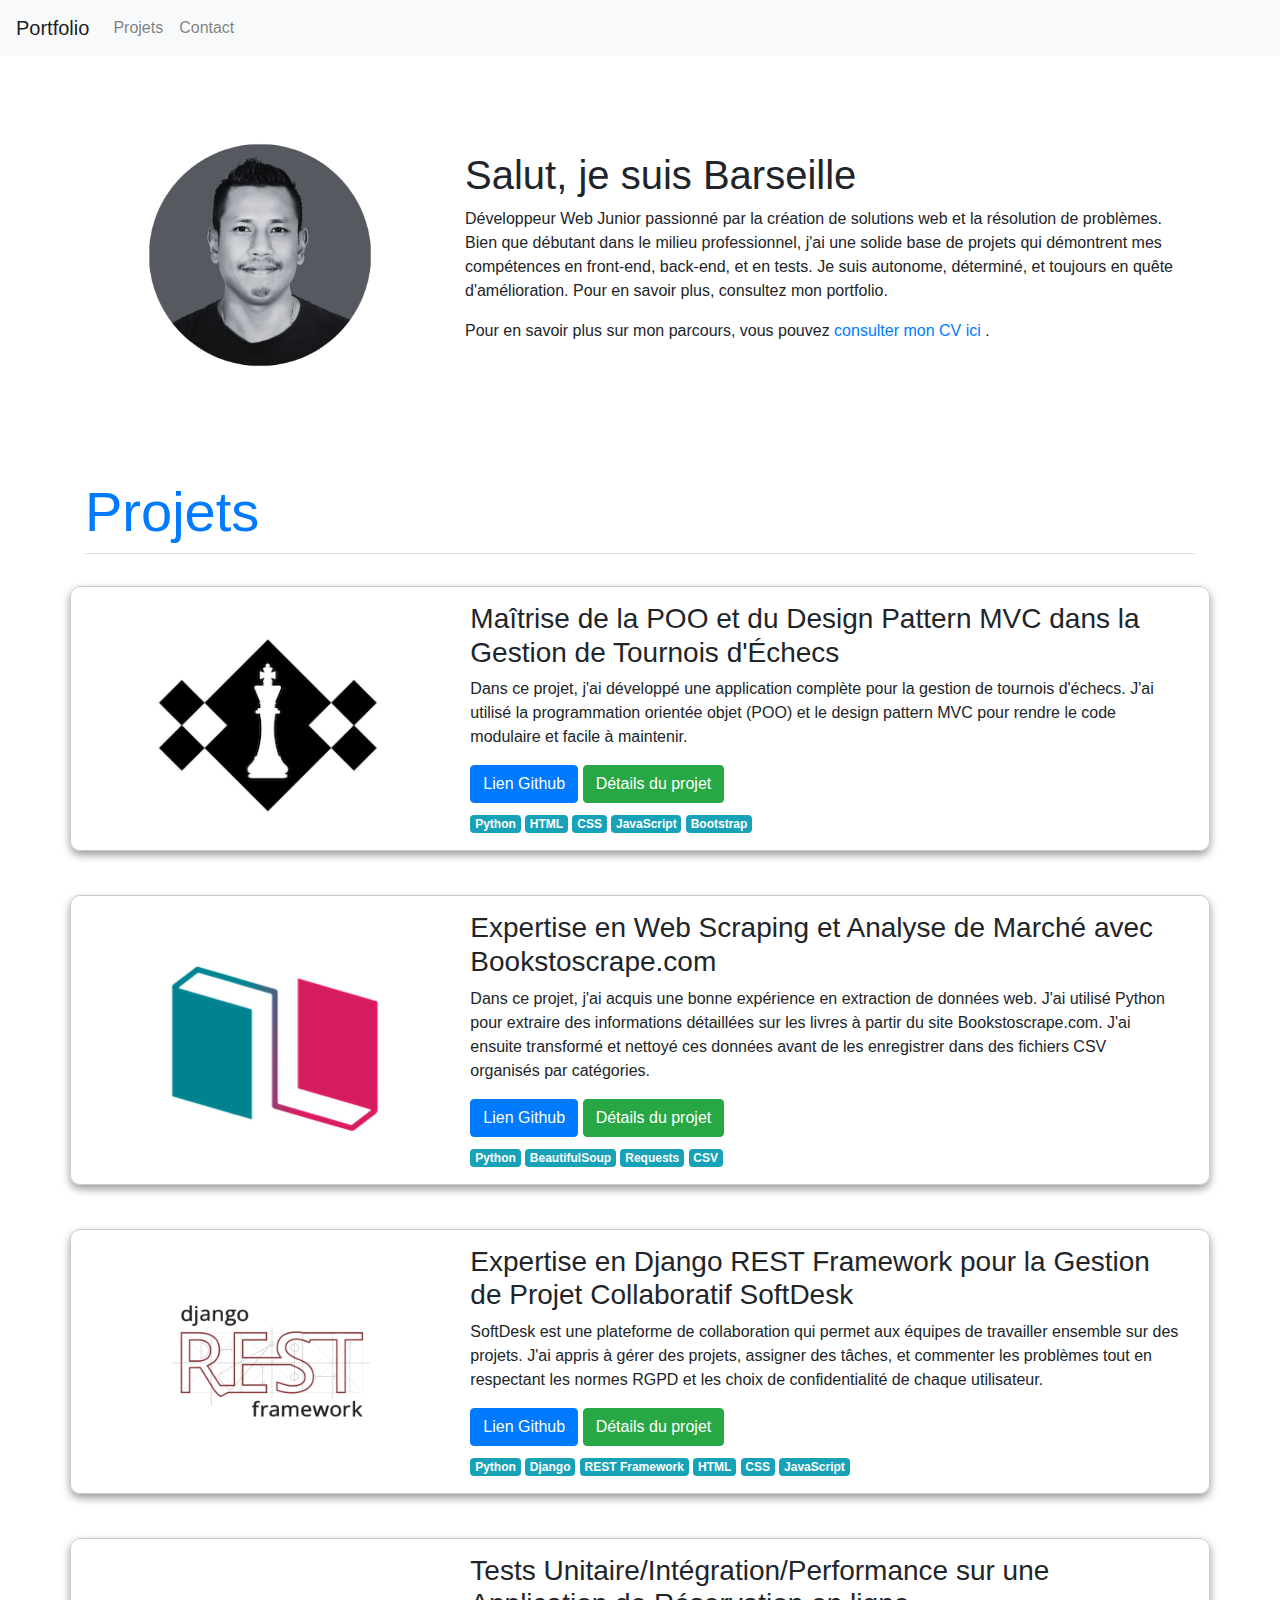
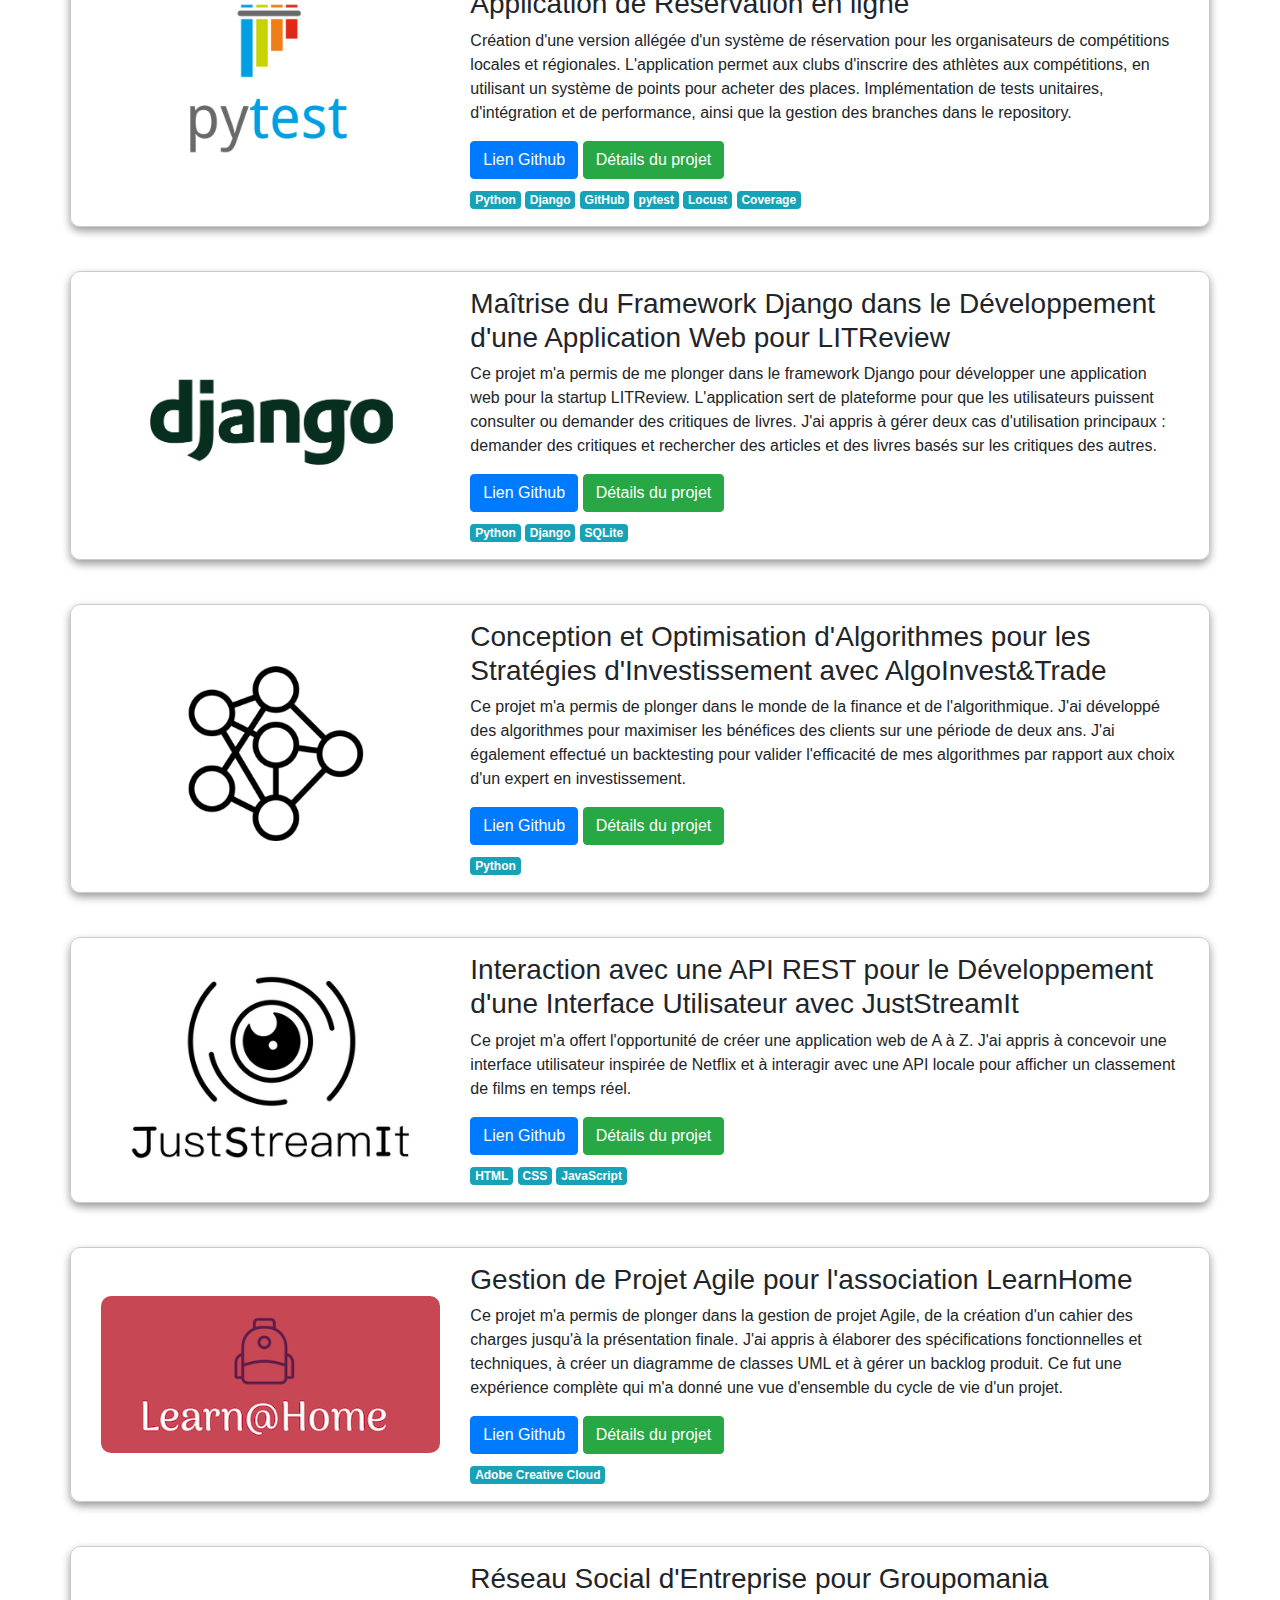
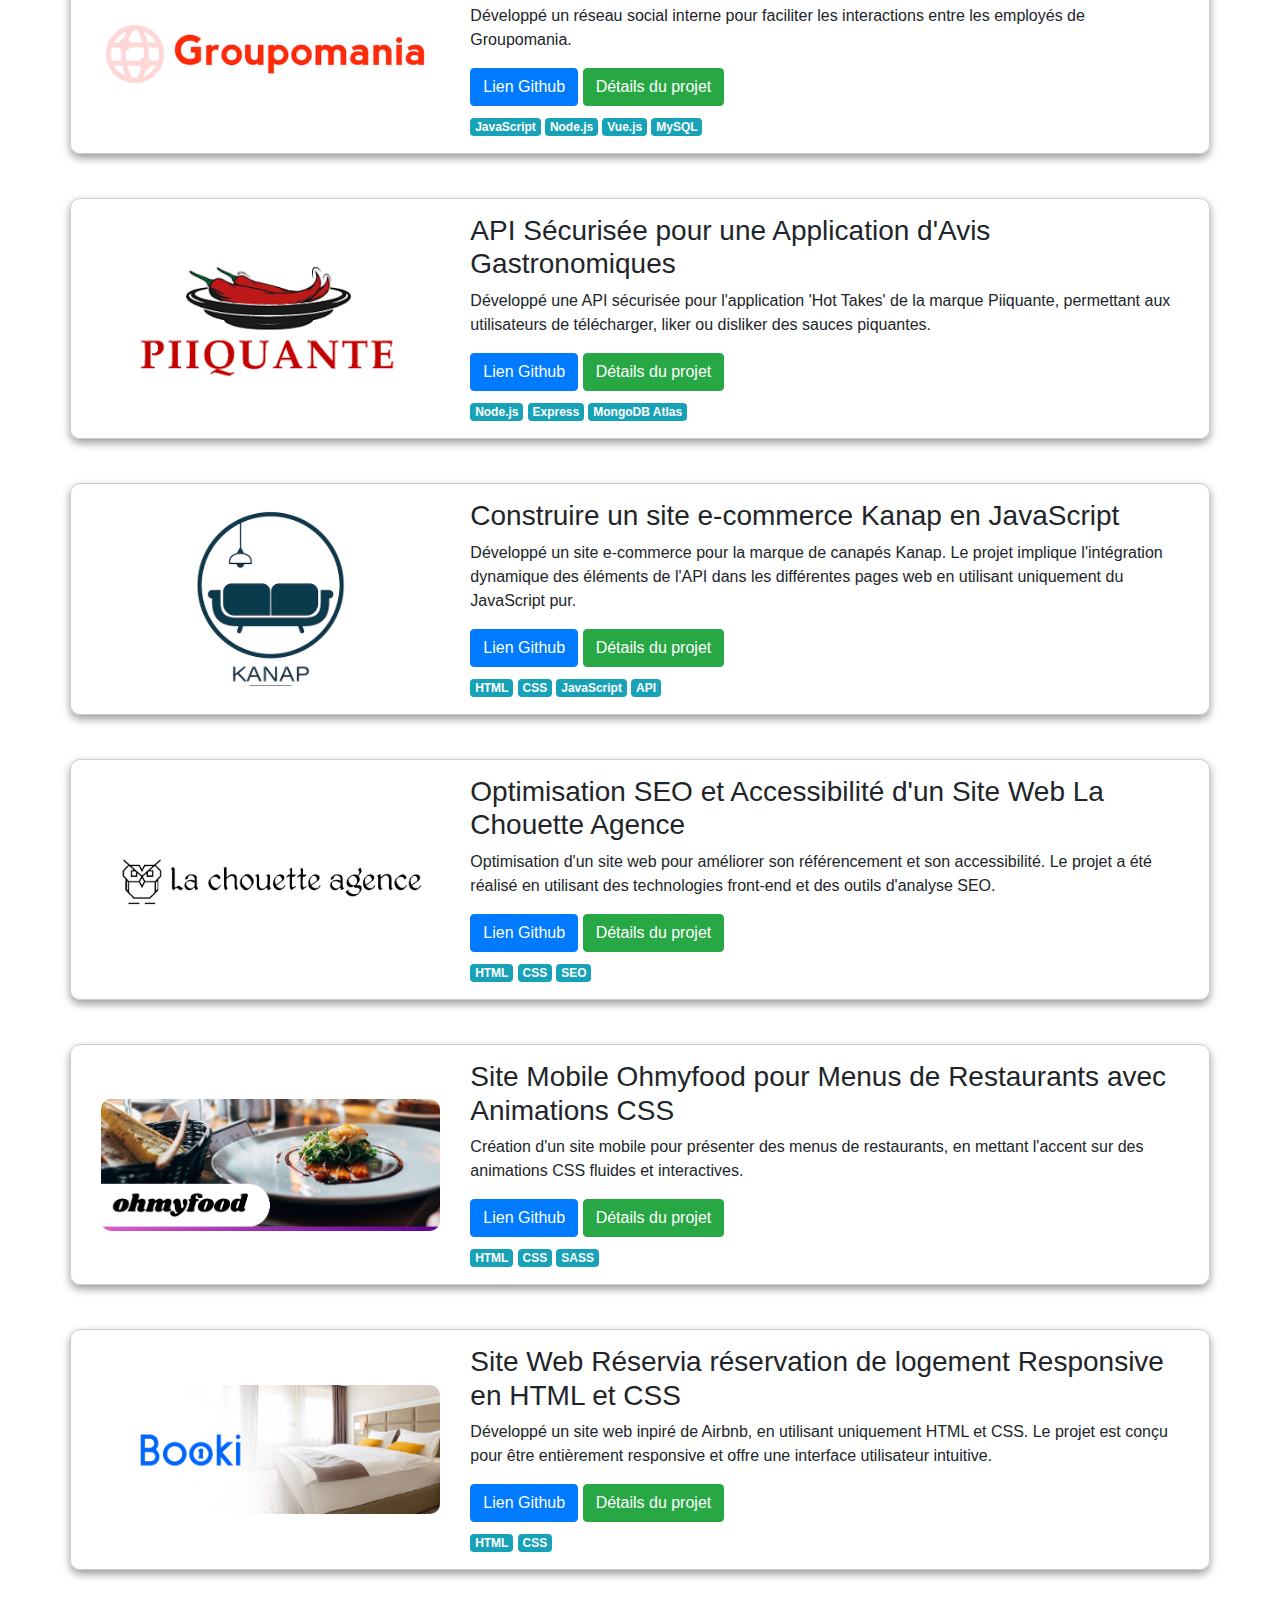
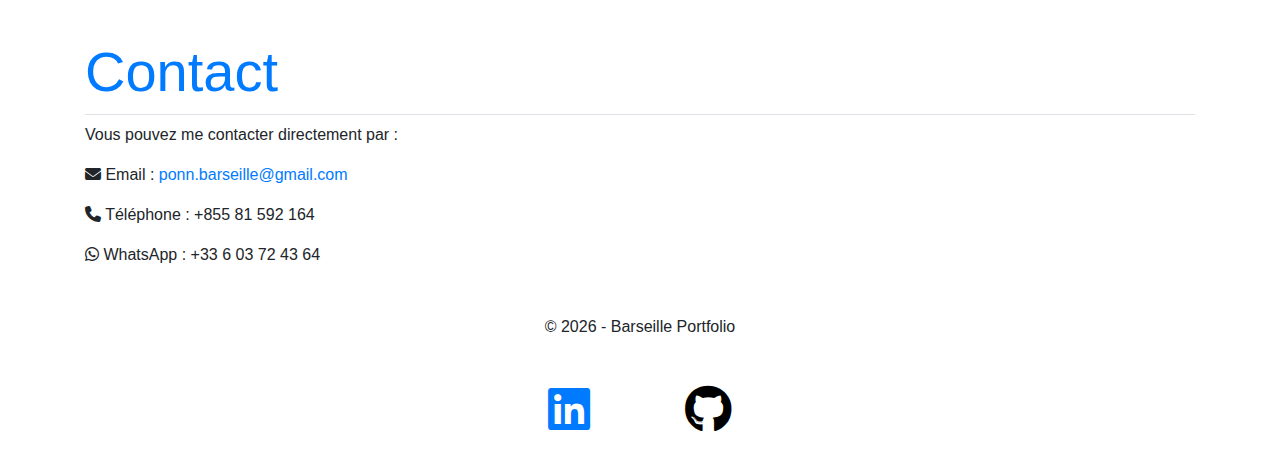
==== index.html @ a4062440 "amélioration style" ====
<!DOCTYPE html>
<html lang="fr">
  <head>
    <meta charset="UTF-8" />
    <meta name="viewport" content="width=device-width, initial-scale=1.0" />
    <meta
      name="description"
      content="Détails des projets de Barseille, développeur web"
    />
    <meta
      name="keywords"
      content="Portfolio, Barseille, Projets, Développeur Web"
    />
    <title>Mon Portfolio</title>
    <link rel="stylesheet" href="styles.css" />
    <link
      rel="stylesheet"
      href="https://stackpath.bootstrapcdn.com/bootstrap/4.3.1/css/bootstrap.min.css"
    />
    <link rel="icon" type="image/svg+xml" href="media/code-solid.svg" />
    <link
      rel="stylesheet"
      href="https://cdnjs.cloudflare.com/ajax/libs/font-awesome/6.4.2/css/all.min.css"
    />
  </head>
  <body>
    <nav class="navbar navbar-expand-lg navbar-light bg-light">
      <a class="navbar-brand p-color" href="#">Portfolio</a>
      <button
        class="navbar-toggler"
        type="button"
        data-toggle="collapse"
        data-target="#navbarNav"
        aria-controls="navbarNav"
        aria-expanded="false"
        aria-label="Toggle navigation"
      >
        <span class="navbar-toggler-icon"></span>
      </button>
      <div class="collapse navbar-collapse" id="navbarNav">
        <ul class="navbar-nav">
          <li class="nav-item">
            <a class="nav-link p-color" href="#projets">Projets</a>
          </li>
          <li class="nav-item">
            <a class="nav-link p-color" href="#contact">Contact</a>
          </li>
        </ul>
      </div>
    </nav>

    <main class="container">
      <div class="row mt-4 d-flex align-items-center">
        <div class="col-md-4">
          <img
            src="media\photo_profil_rond_bsoAUr7.png"
            alt="photo de profil"
            class="img-fluid"
            loading="lazy"
          />
        </div>
        <div class="col-md-8">
          <h1 id="prenom">Salut, je suis </h1>

          <p>
            Développeur Web Junior passionné par la création de
            solutions web et la résolution de problèmes. Bien que débutant dans
            le milieu professionnel, j'ai une solide base de projets qui
            démontrent mes compétences en front-end, back-end, et en tests. Je
            suis autonome, déterminé, et toujours en quête d'amélioration. Pour
            en savoir plus, consultez mon portfolio.
          </p>
          <p>
            Pour en savoir plus sur mon parcours, vous pouvez
            <a href="media/cv_barseille_ponn_2023.pdf" target="_blank">
              consulter mon CV ici </a
            >.
          </p>
        </div>
      </div>

      <section id="projets" class="mt-5">
        <h2 class="display-4 text-primary border-bottom pb-2">Projets</h2>
        <div id="project-list"></div>
      </section>

      <section id="contact" class="mt-5">
        <h2 class="display-4 text-primary border-bottom pb-2">Contact</h2>
        <p>Vous pouvez me contacter directement par :</p>
        <p>
          <i class="fas fa-envelope"></i> Email :
          <a href="mailto:ponn.barseille@gmail.com">ponn.barseille@gmail.com</a>
        </p>
        <p><i class="fas fa-phone"></i> Téléphone : +855 81 592 164</p>
        <p><i class="fab fa-whatsapp"></i> WhatsApp : +33 6 03 72 43 64</p>
      </section>
    </main>

    <footer class="text-center mt-5">
      <p id="footer-year">&copy; - Barseille Portfolio</p>
      <a href="https://www.linkedin.com/in/barseille-ponn/" target="_blank"
        ><i class="fab fa-linkedin fa-3x"></i
      ></a>
      <a href="https://github.com/barseille" target="_blank"
        ><i class="fab fa-github fa-3x"></i
      ></a>
    </footer>

    <script src="https://code.jquery.com/jquery-3.3.1.slim.min.js"></script>
    <script src="https://cdnjs.cloudflare.com/ajax/libs/popper.js/1.14.7/umd/popper.min.js"></script>
    <script src="https://stackpath.bootstrapcdn.com/bootstrap/4.3.1/js/bootstrap.min.js"></script>
    <script src="projects.js"></script>

    <!-- Smooth Scroll -->
    <script>
      document.querySelectorAll('a[href^="#"]').forEach((anchor) => {
        anchor.addEventListener("click", function (e) {
          e.preventDefault();
          document.querySelector(this.getAttribute("href")).scrollIntoView({
            behavior: "smooth",
          });
        });
      });
    </script>
  </body>
</html>
---- styles.css ----
.profile-image {
  border-radius: 10px;
}
.fab.fa-github {
  color: black;
}
footer a {
  margin: 15px;
}

footer i {
  margin: 30px;
}
#project-list {
  display: flex;
  flex-wrap: wrap;
}

.project-card {
  min-width: calc(50% - 20px);
  margin: 20px;
  border: 1px solid #ccc;
  box-shadow: 0 4px 8px rgba(0, 0, 0, 0.4); 
  border-radius: 10px;
  padding: 15px; 
  display: flex;
  align-items: center;
  transition: all 0.3s ease;
}
.project-card:hover {
    transform: translateY(-10px); /* Déplace le bloc vers le haut de 10px */
    box-shadow: 0 8px 16px rgba(0, 0, 0, 0.7); /* Ombre un peu plus grande */
  }

.project-image-container {
  display: flex;
  justify-content: center; 
}

/* Pour les écrans de taille moyenne */
@media (max-width: 768px) {
  .project-card {
    min-width: calc(100% - 20px);
    margin: 10px;
  }
  .project-image-container {
    display: flex;
    justify-content: center;
    margin-bottom: 20px; 
  }
}

/* Pour les petits écrans */
@media (max-width: 576px) {
  .project-card {
    min-width: calc(100% - 20px);
  }
}

.project-image {
  max-width: 100%;
  height: auto;
  max-height: 200px; 
  object-fit: cover; 
}
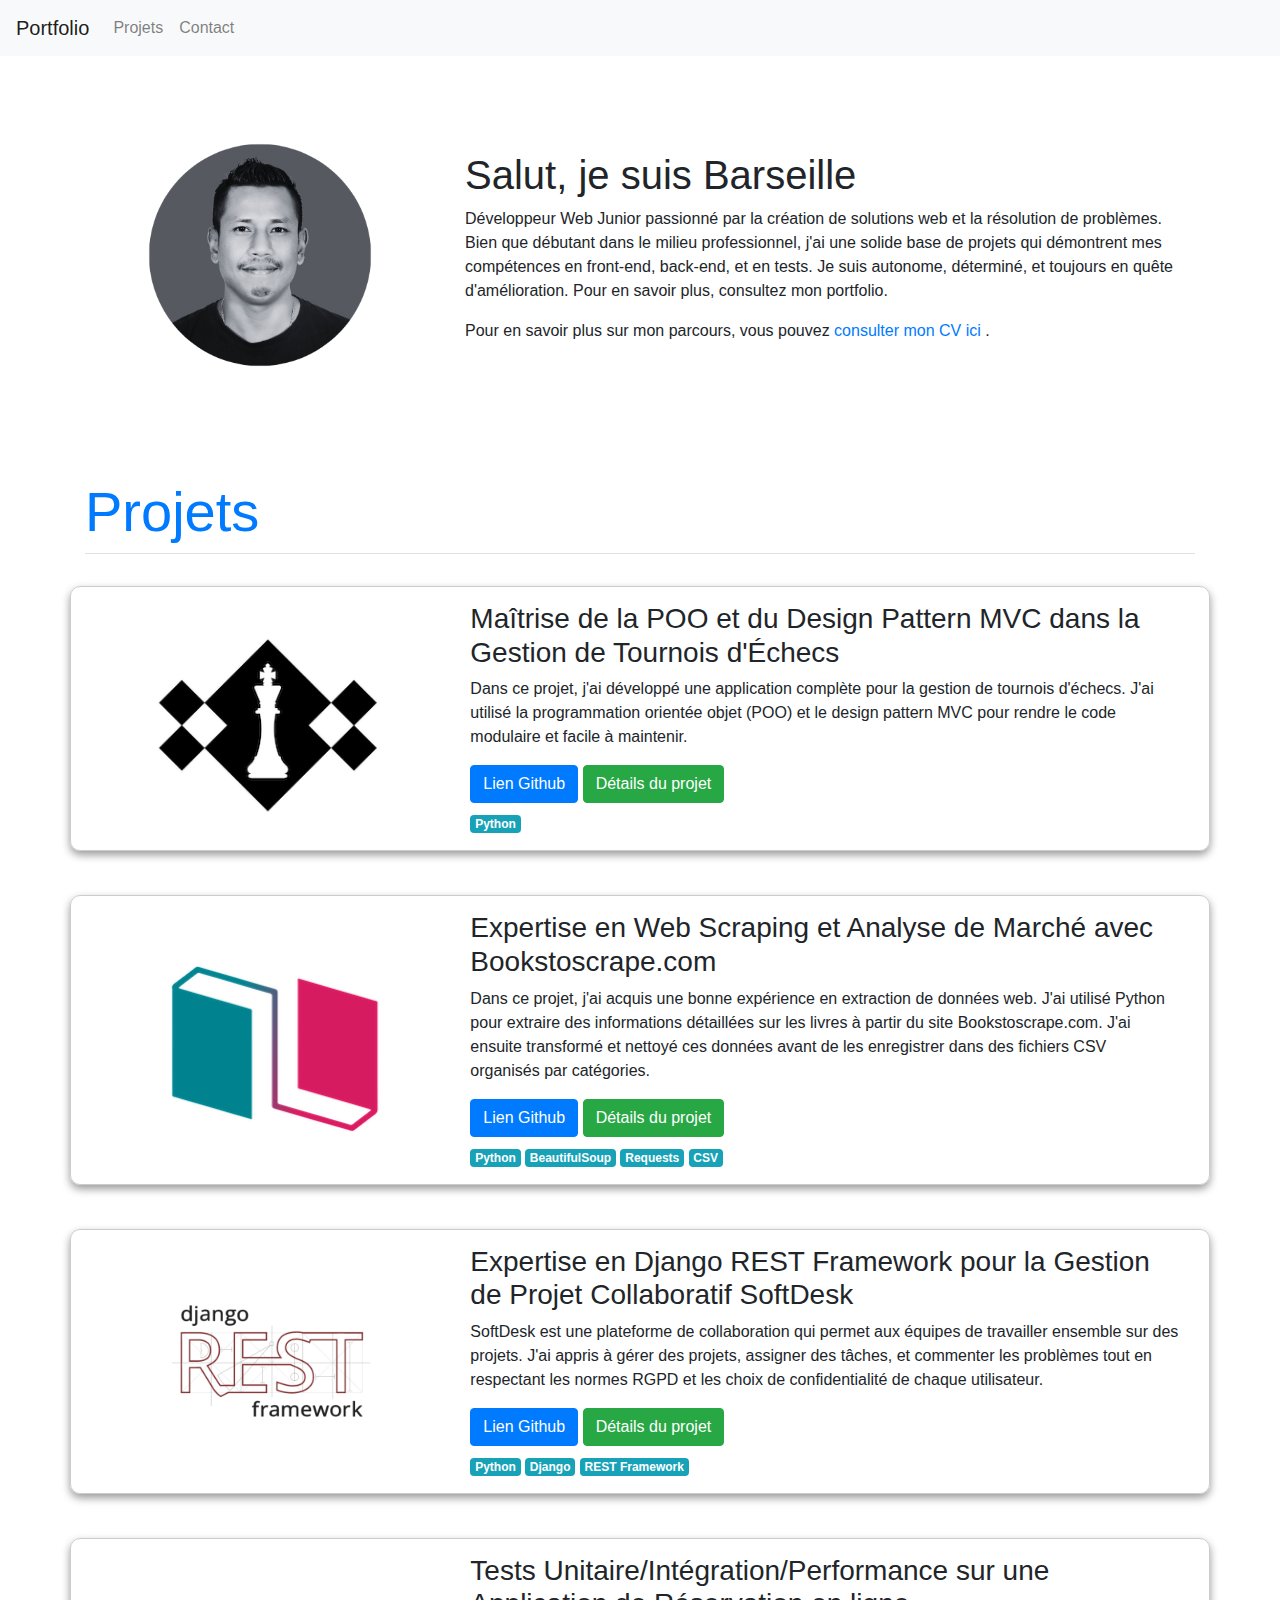
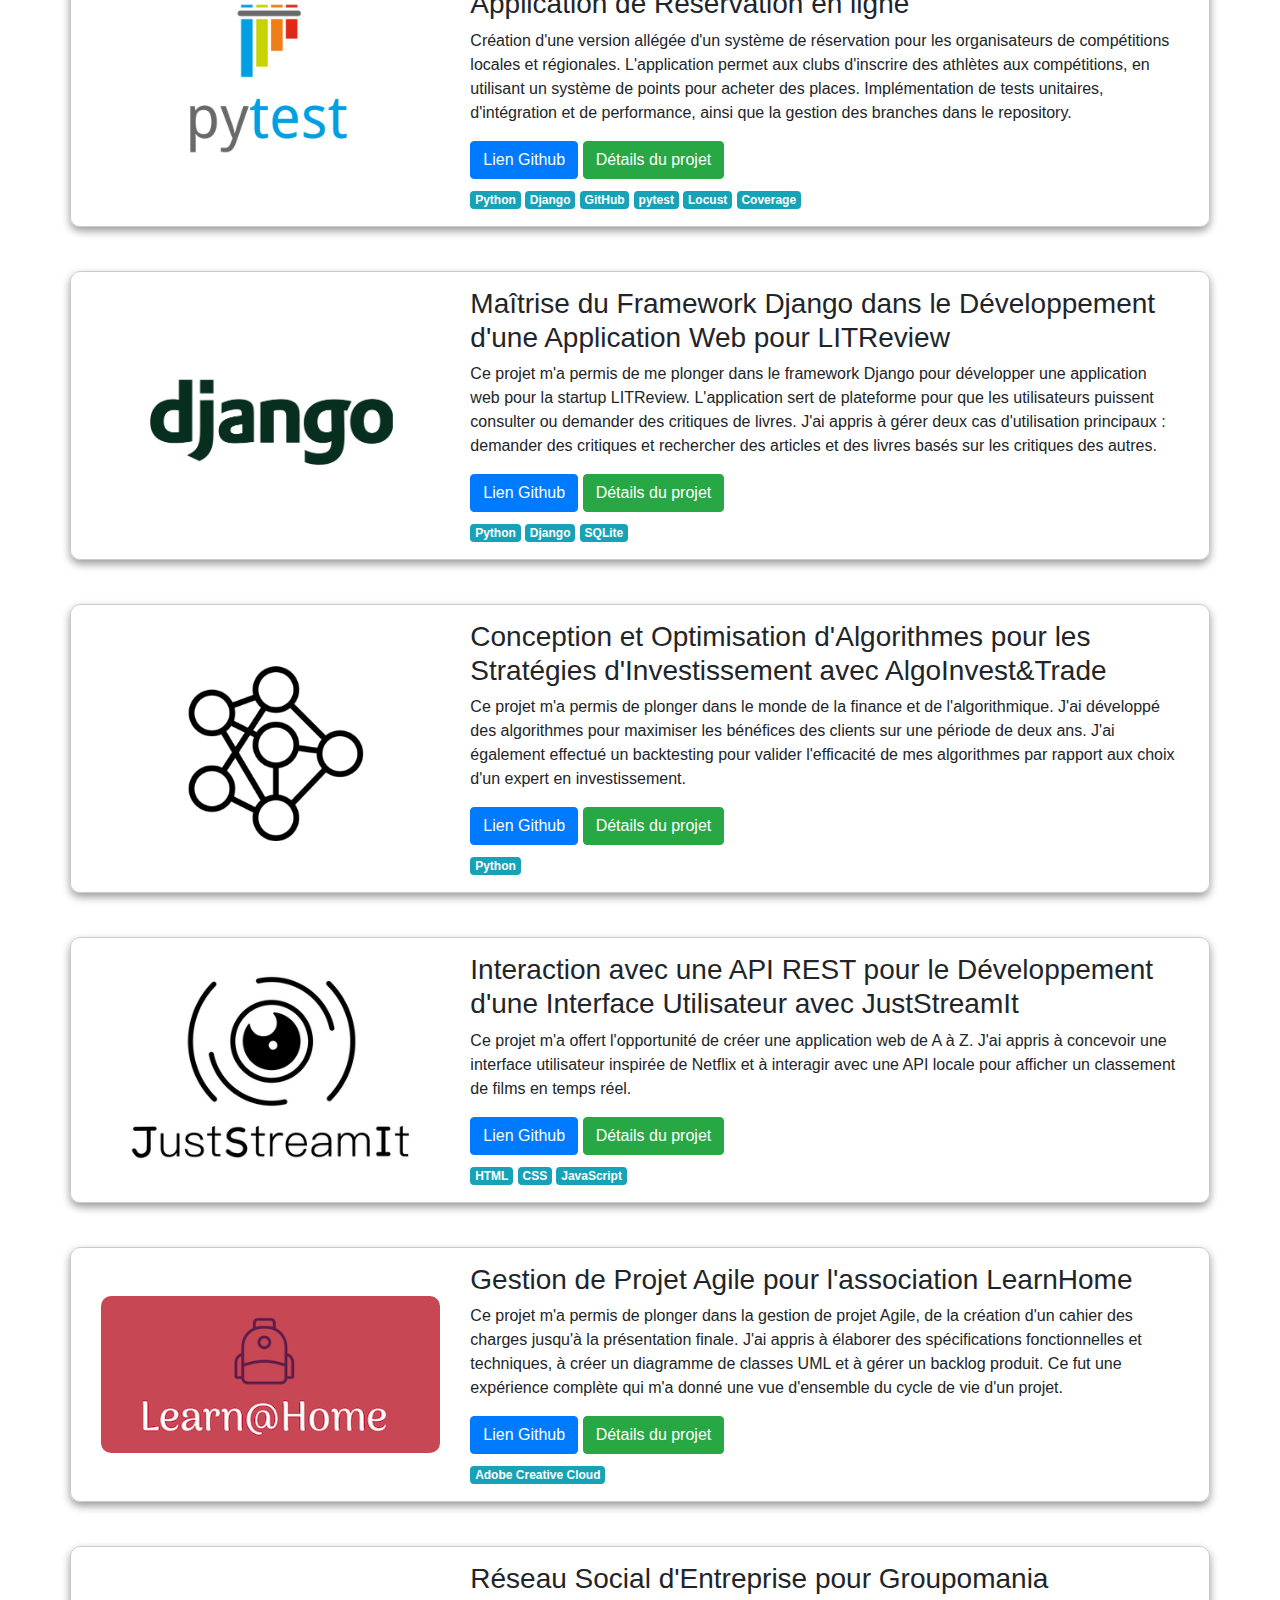
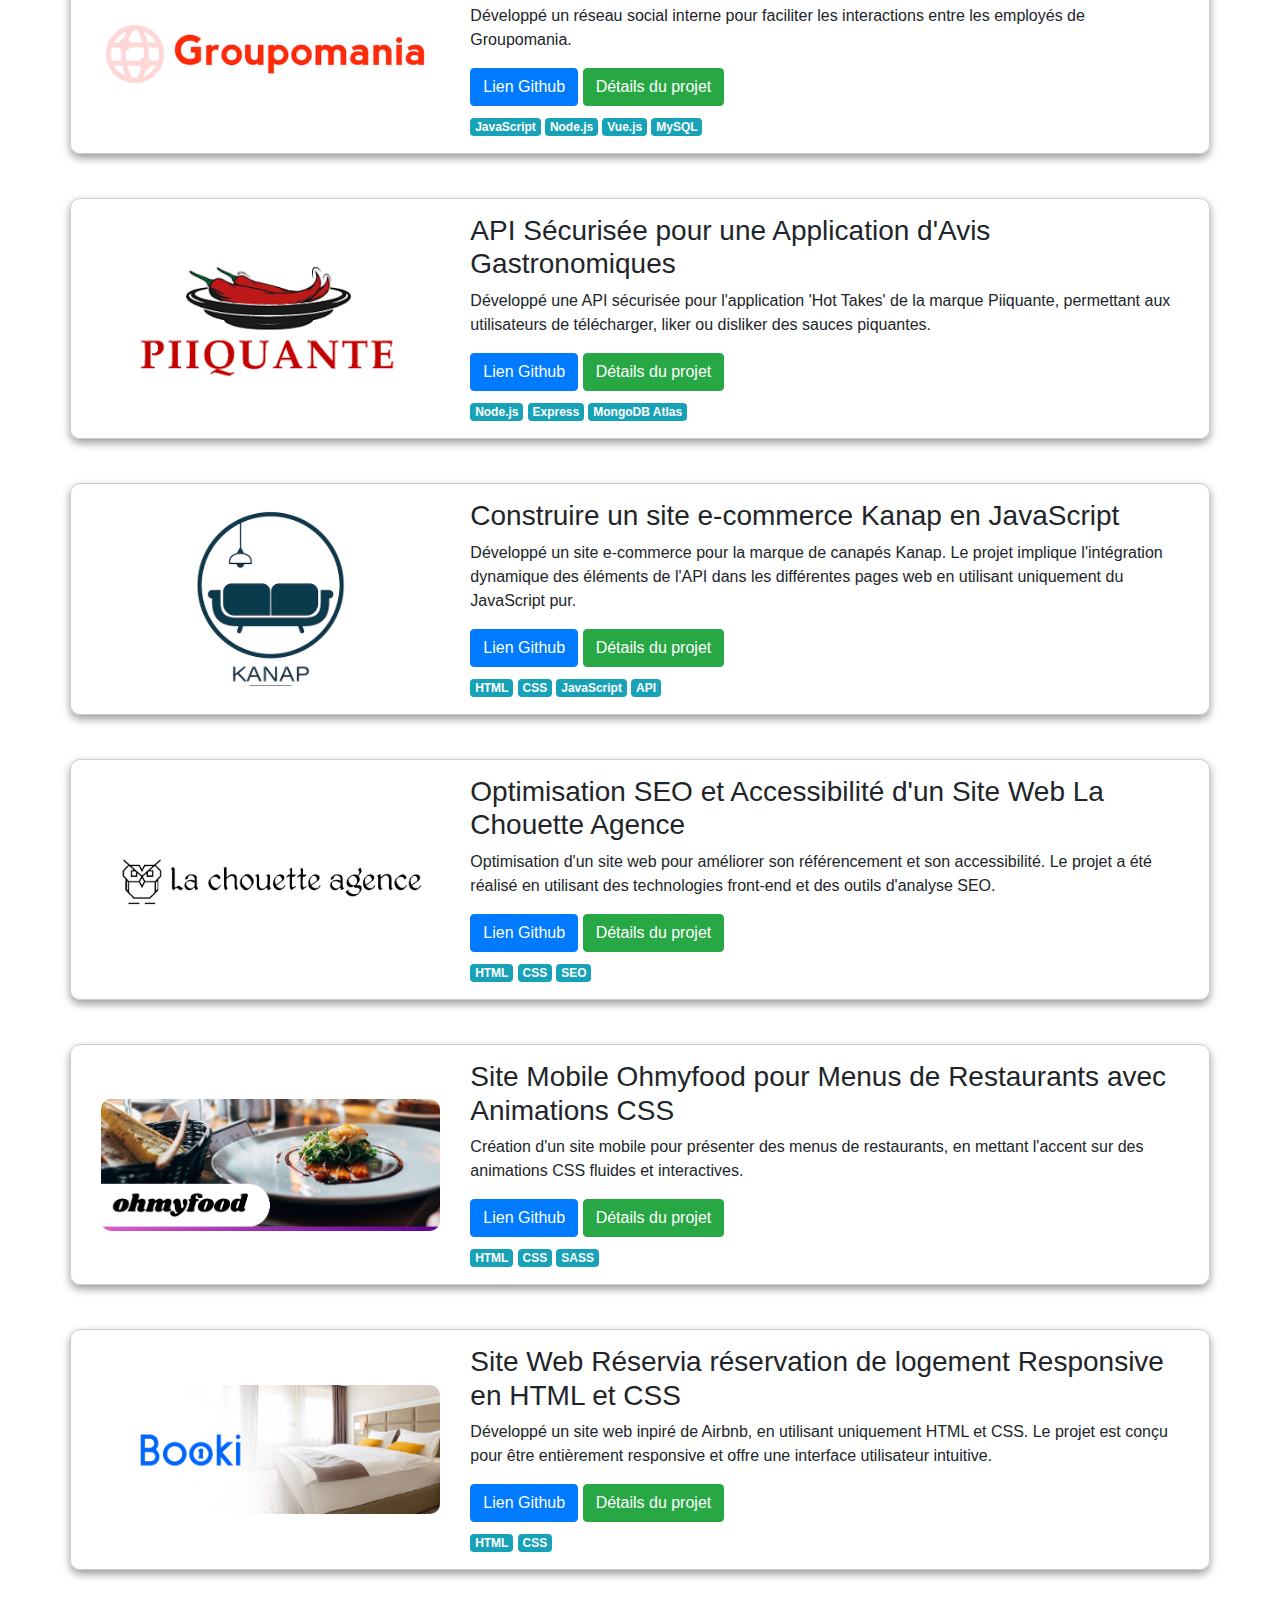
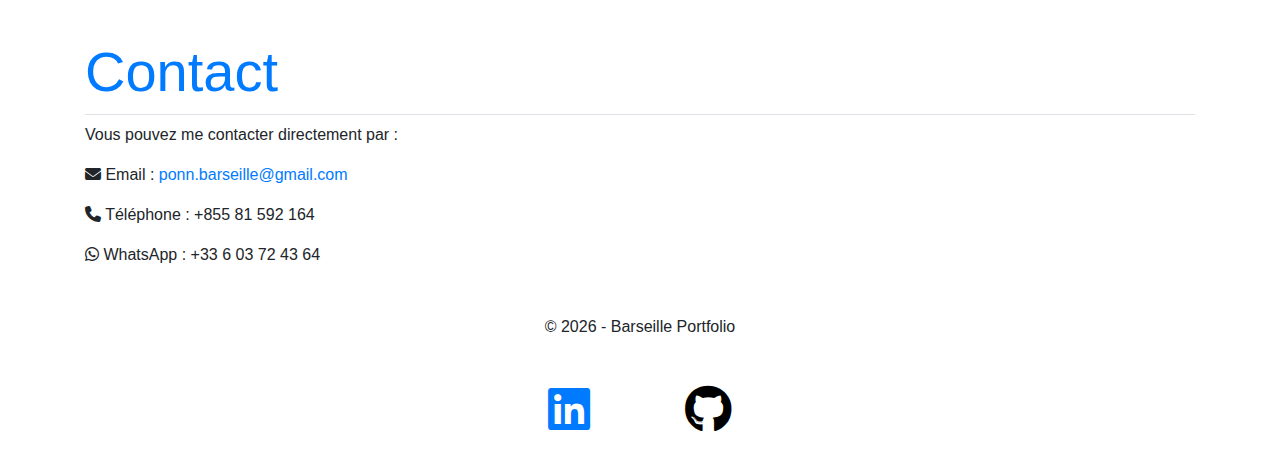
==== commit 07267aa4: "ajout cv" ====
--- a/index.html
+++ b/index.html
@@ -72,7 +72,7 @@
           </p>
           <p>
             Pour en savoir plus sur mon parcours, vous pouvez
-            <a href="media/cv_barseille_ponn_2023.pdf" target="_blank">
+            <a href="media/CV_2023-11-12_Barseille_Ponn.pdf" target="_blank">
               consulter mon CV ici </a
             >.
           </p>
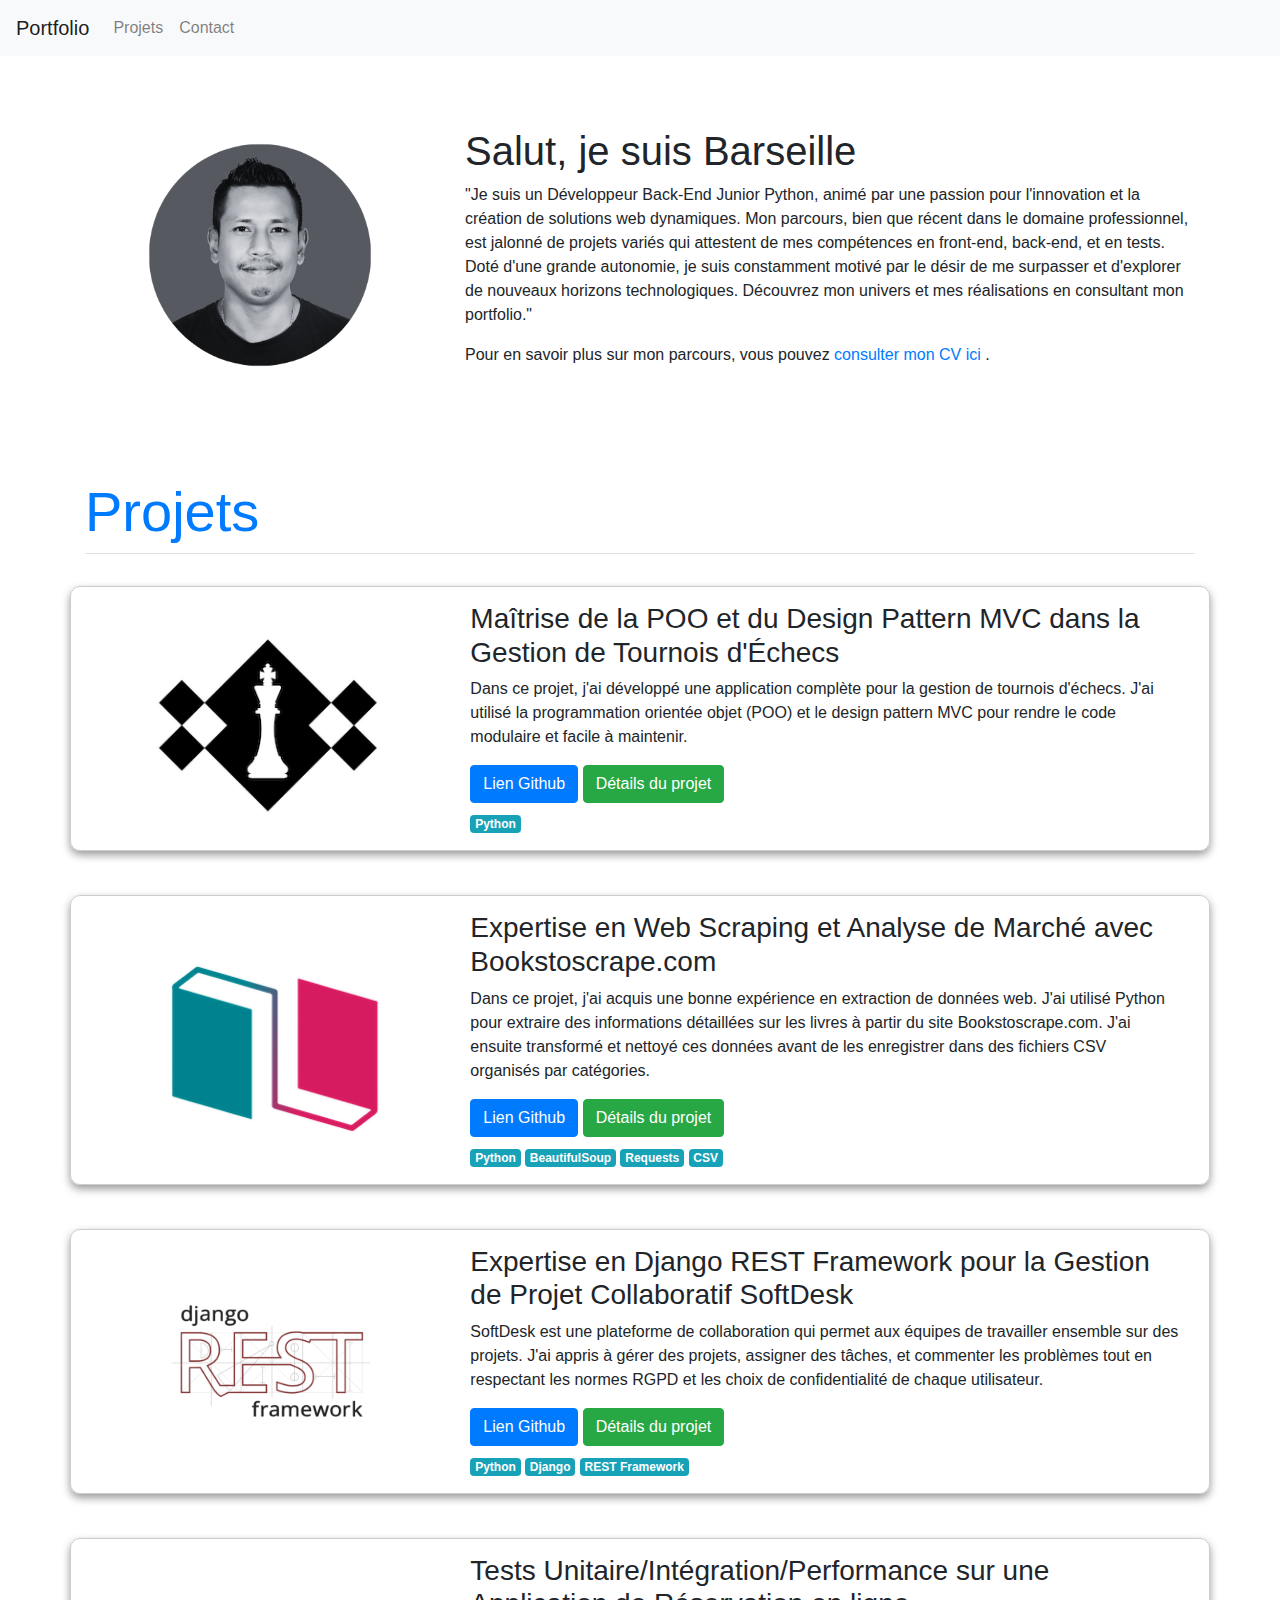
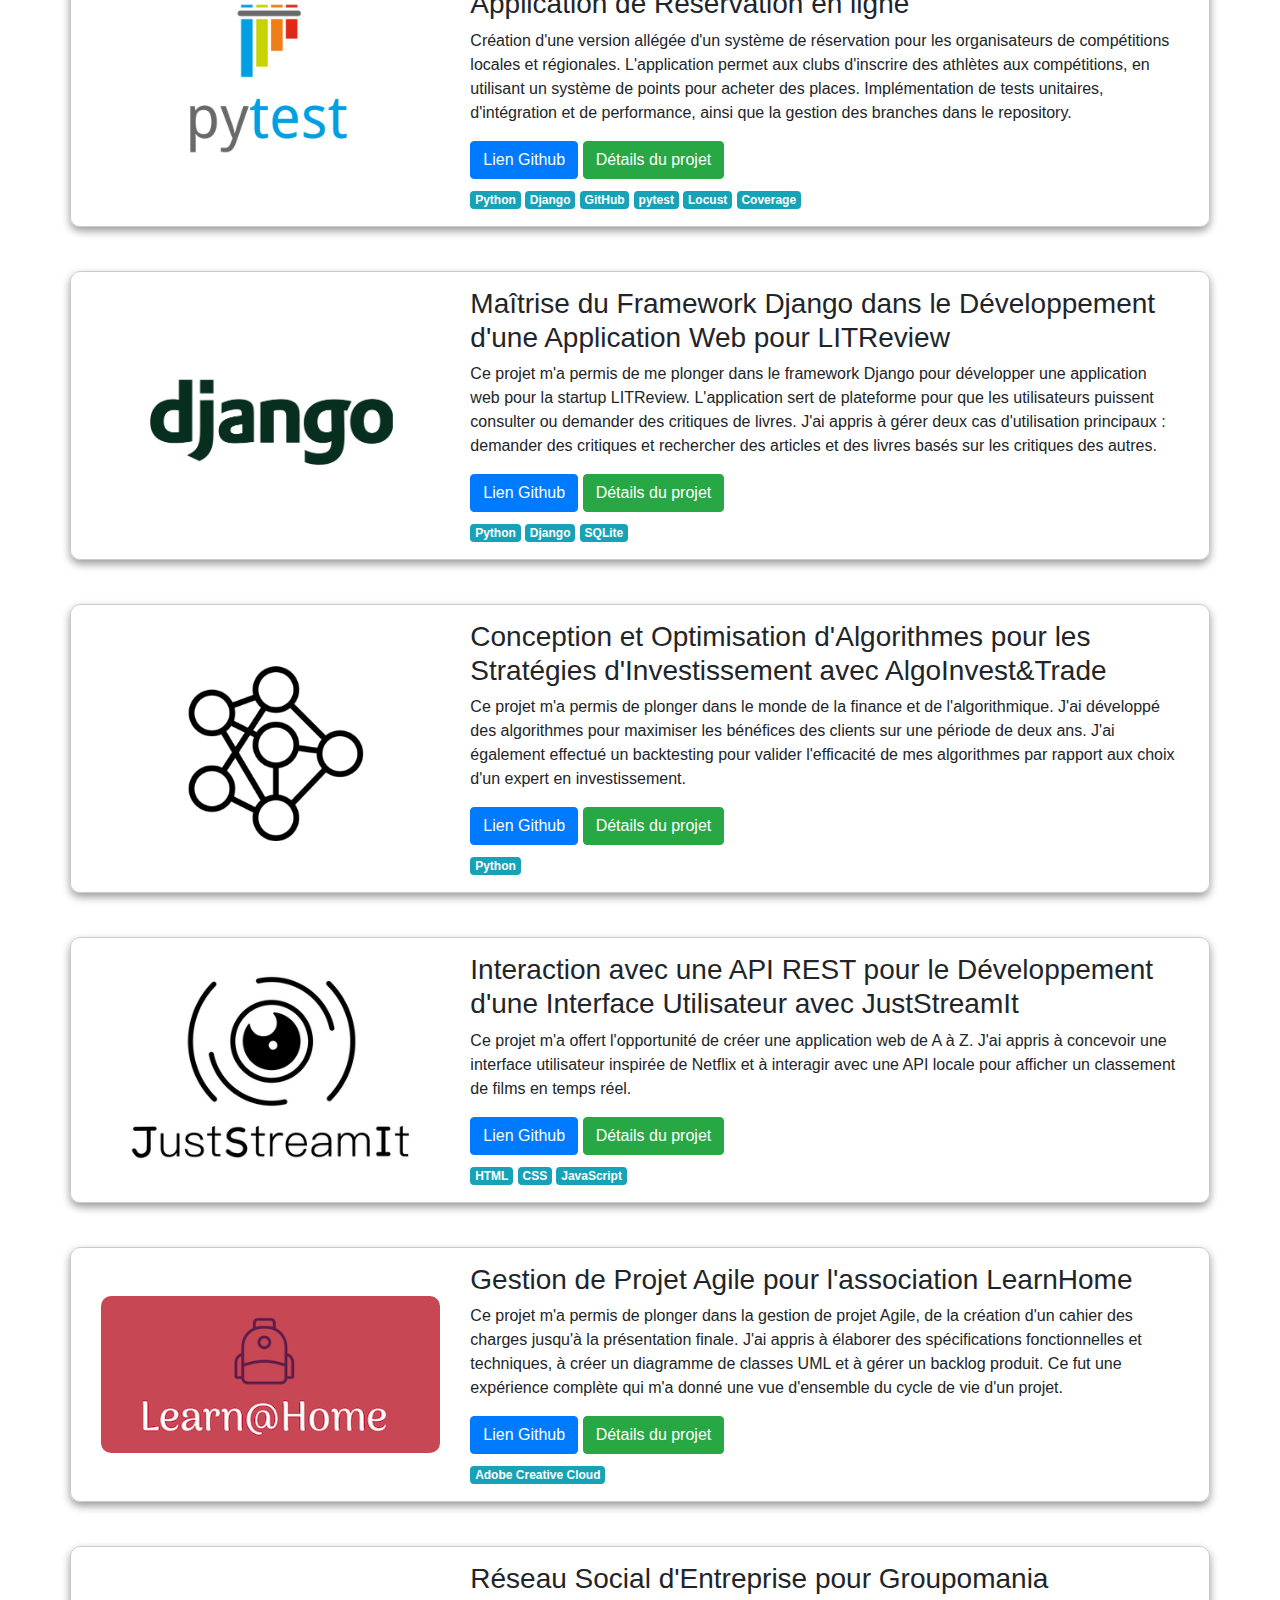
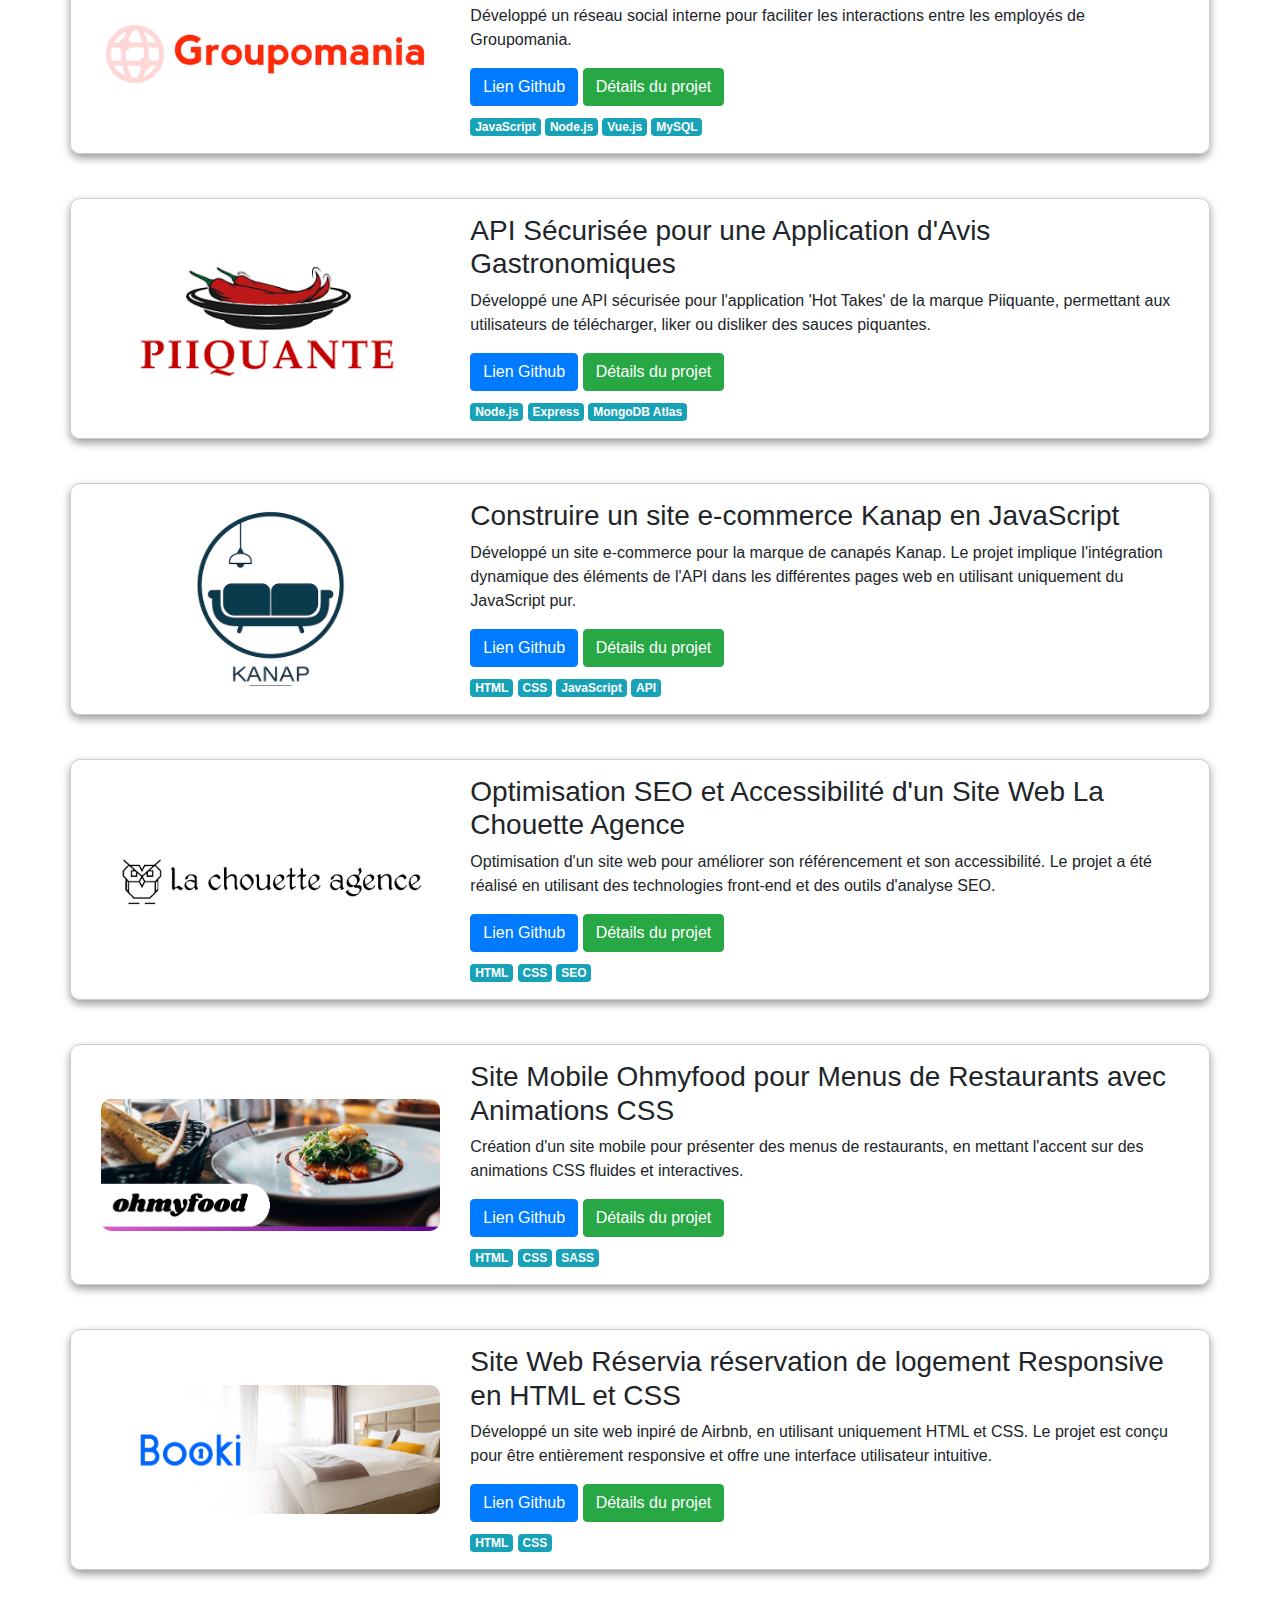
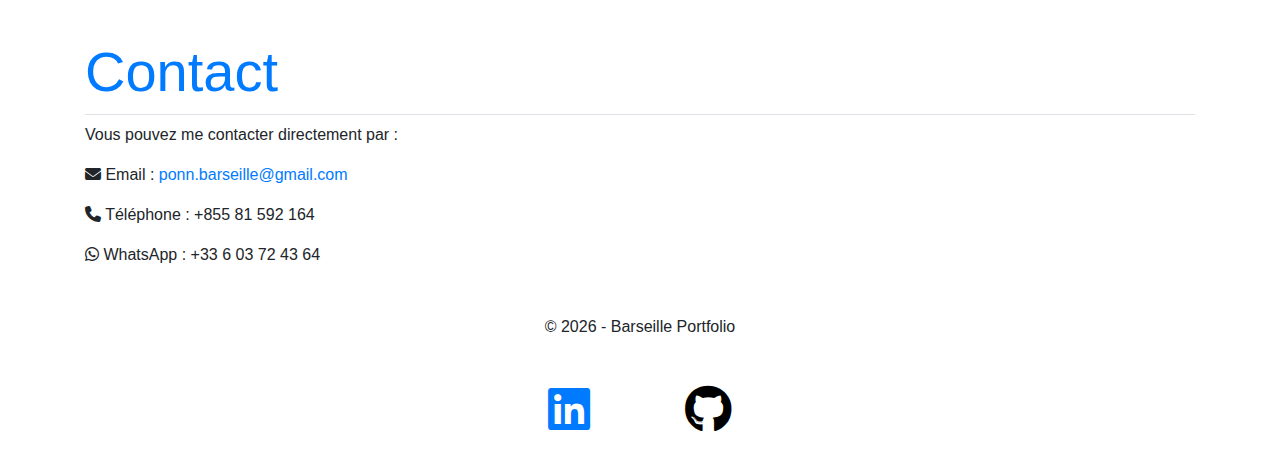
==== commit 604a8c90: "mise à jour" ====
--- a/index.html
+++ b/index.html
@@ -63,12 +63,10 @@
           <h1 id="prenom">Salut, je suis </h1>
 
           <p>
-            Développeur Web Junior passionné par la création de
-            solutions web et la résolution de problèmes. Bien que débutant dans
-            le milieu professionnel, j'ai une solide base de projets qui
-            démontrent mes compétences en front-end, back-end, et en tests. Je
-            suis autonome, déterminé, et toujours en quête d'amélioration. Pour
-            en savoir plus, consultez mon portfolio.
+            "Je suis un Développeur Back-End Junior Python, animé par une passion pour l'innovation et la création de solutions web dynamiques. 
+            Mon parcours, bien que récent dans le domaine professionnel, est jalonné de projets variés qui attestent de mes compétences en front-end, 
+            back-end, et en tests. Doté d'une grande autonomie, je suis constamment motivé par le désir de me surpasser et d'explorer de nouveaux horizons technologiques. 
+            Découvrez mon univers et mes réalisations en consultant mon portfolio."
           </p>
           <p>
             Pour en savoir plus sur mon parcours, vous pouvez
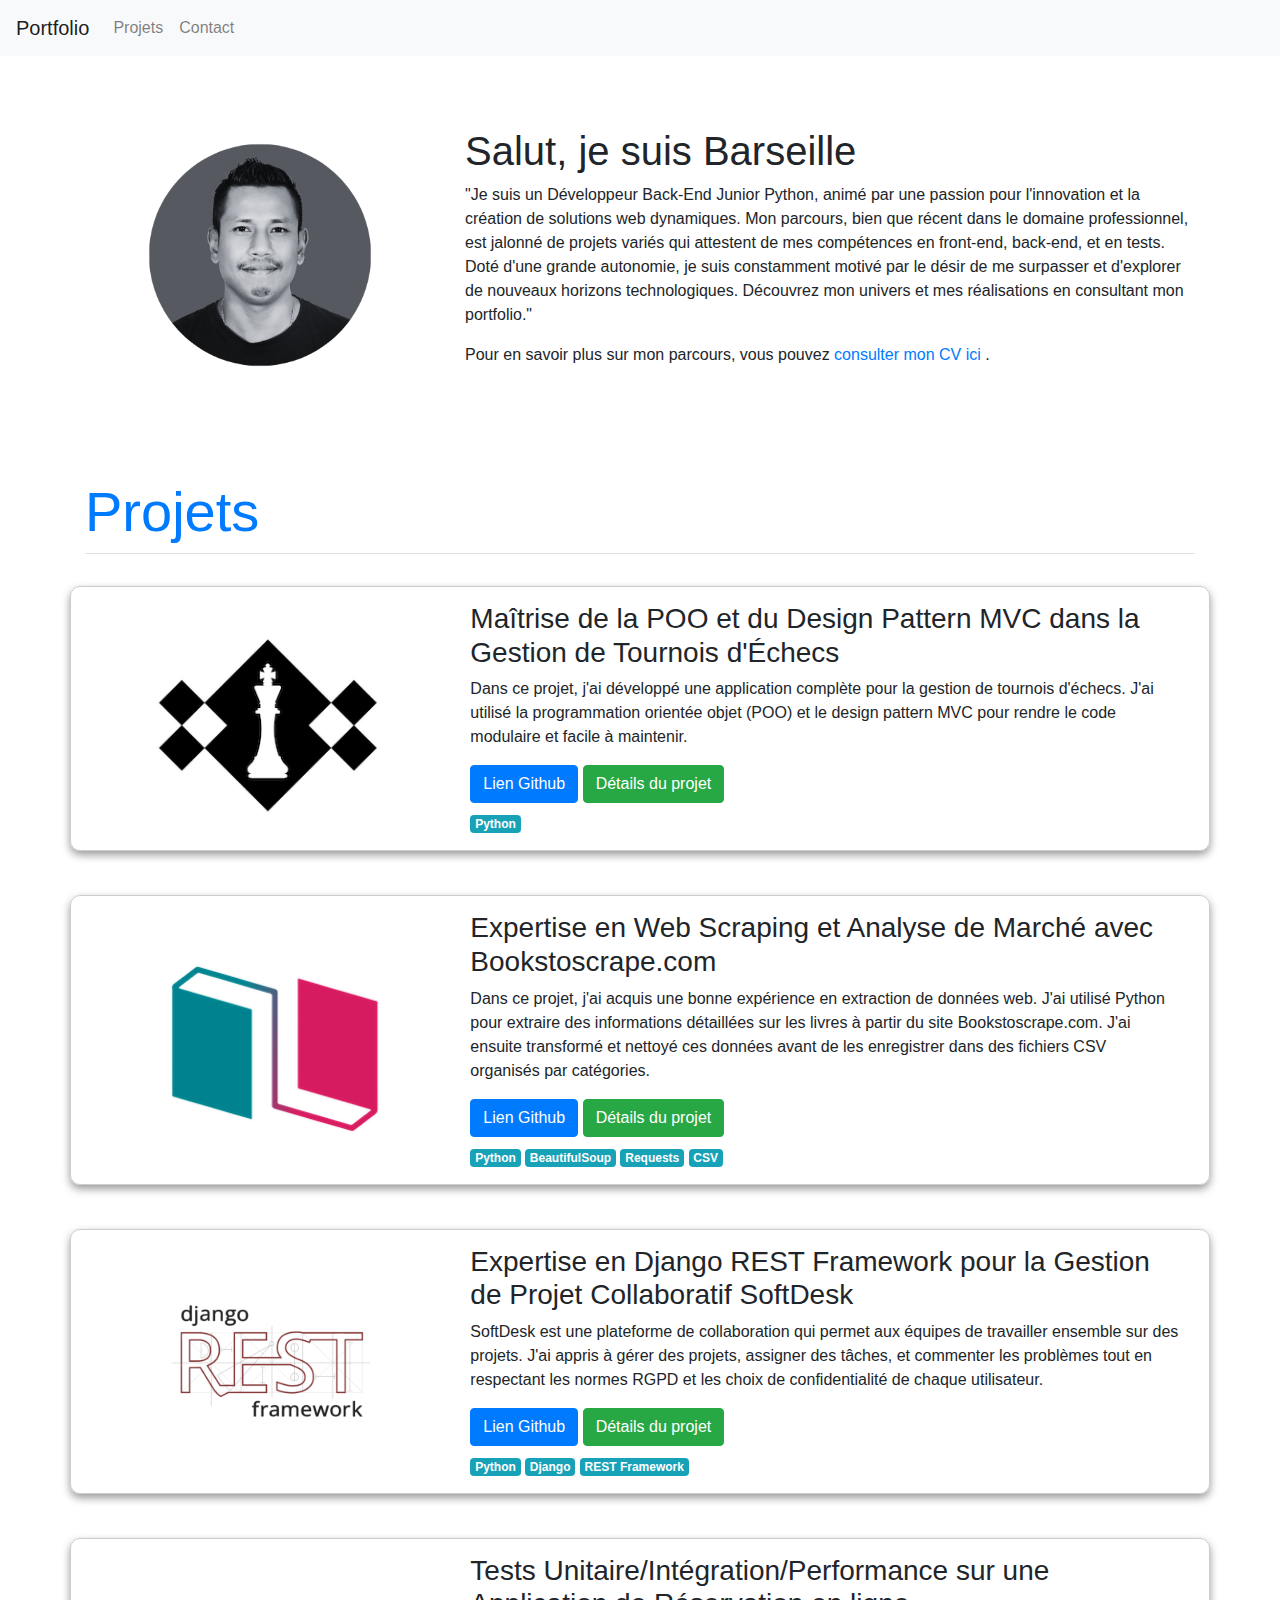
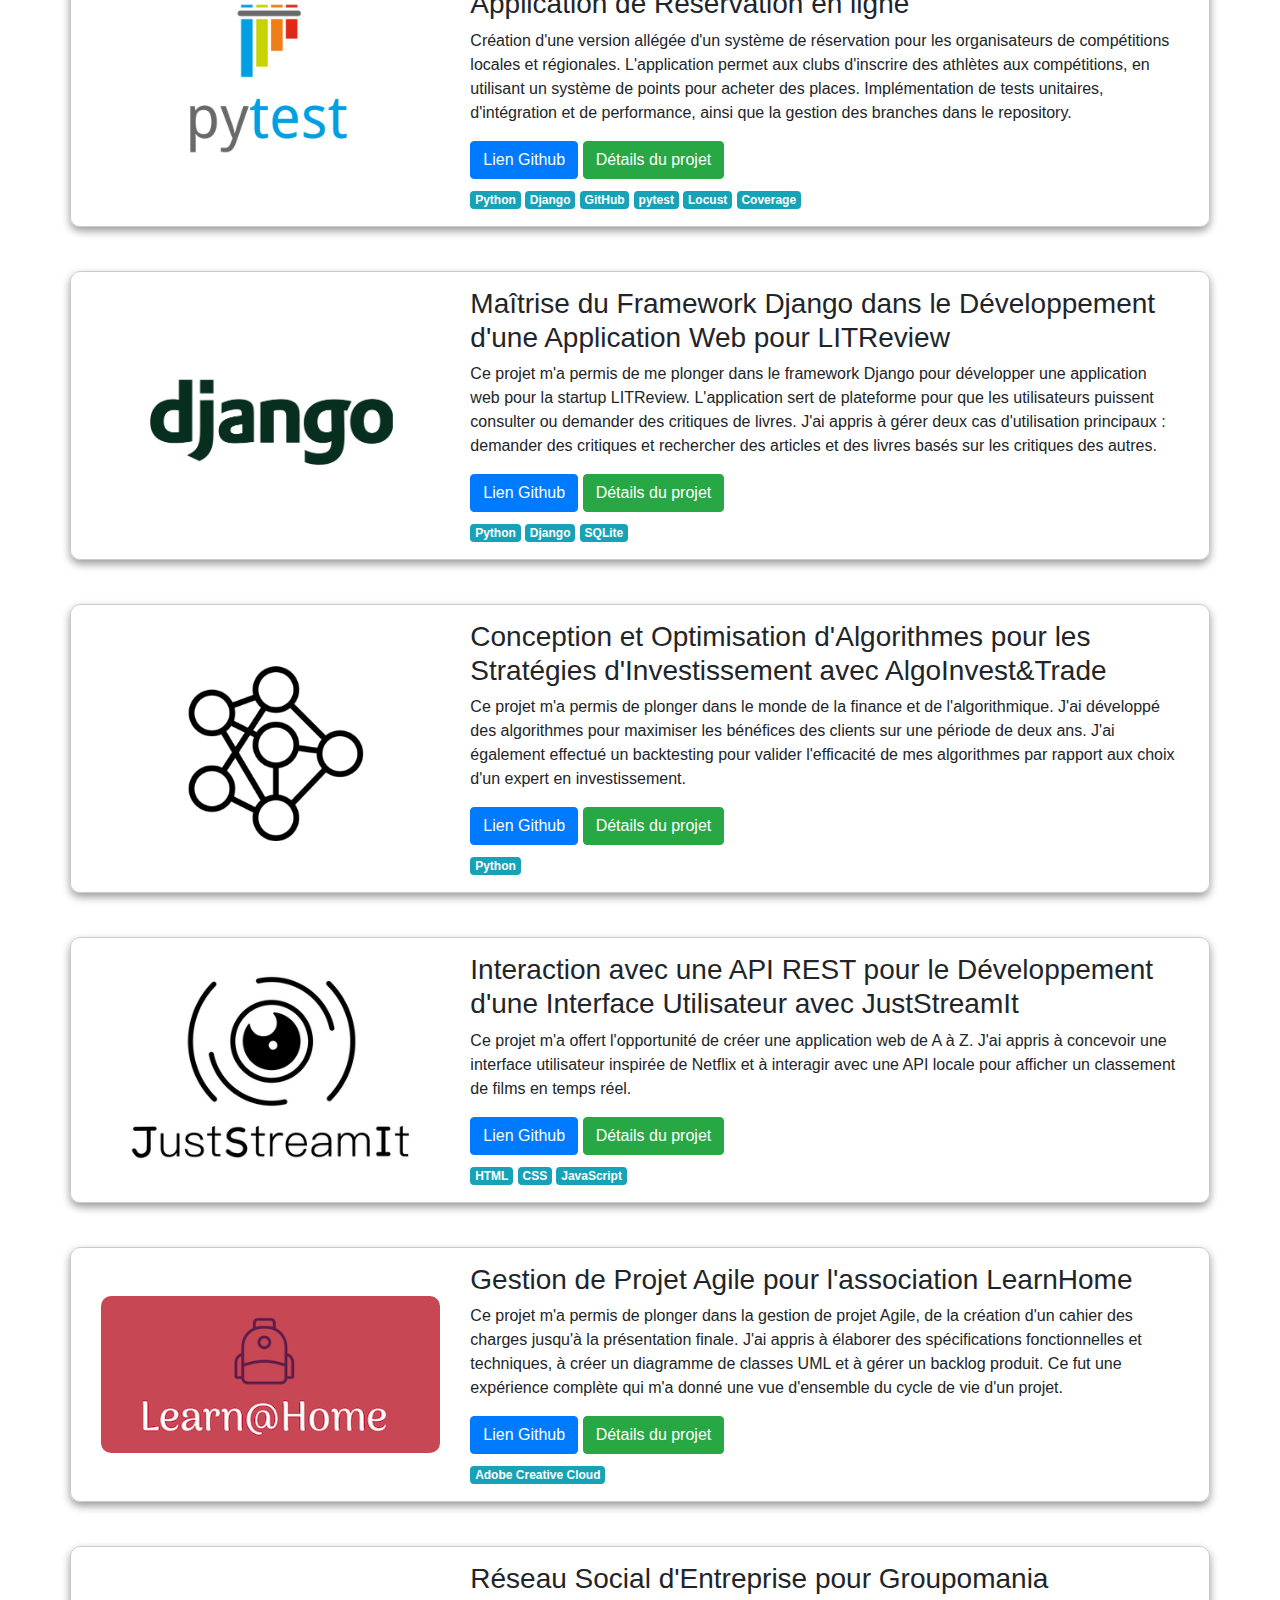
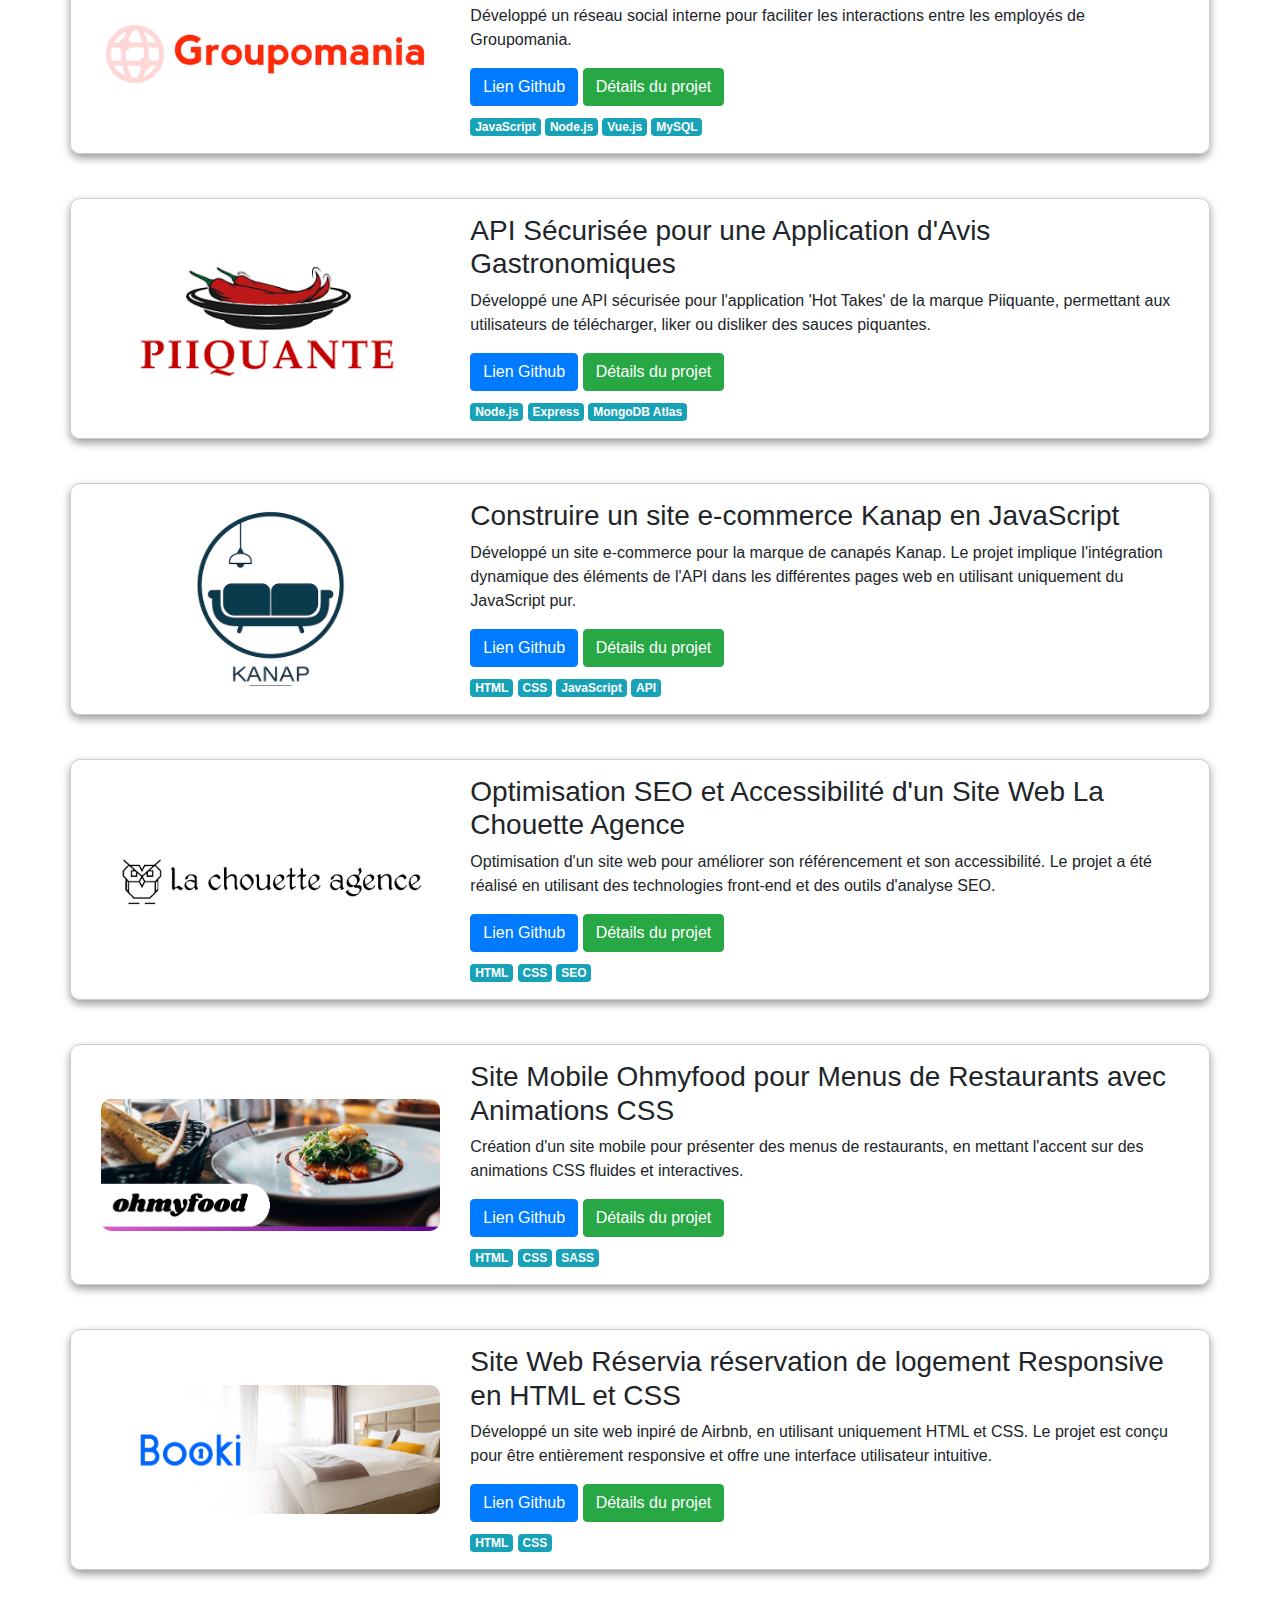
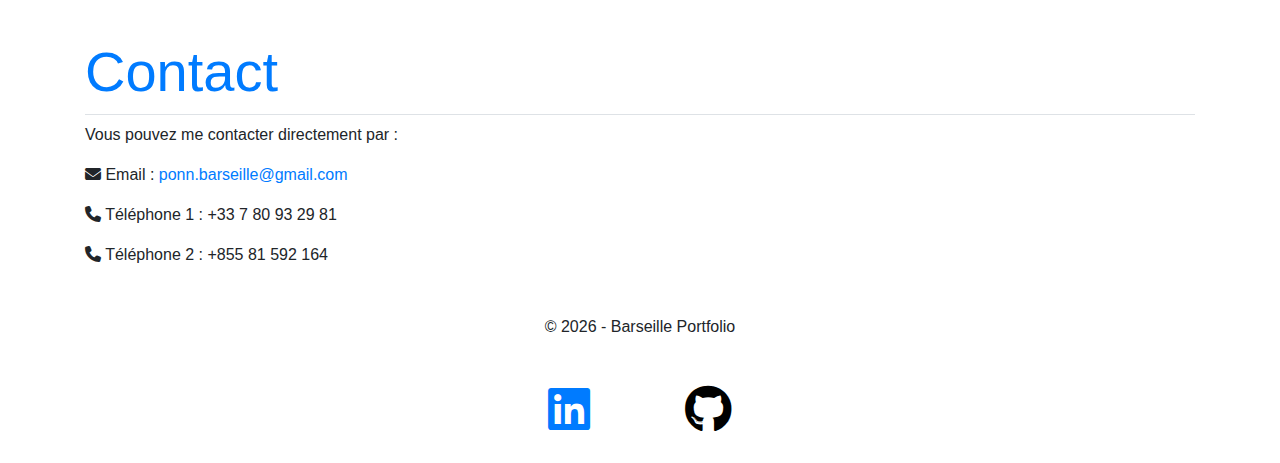
==== commit f861d7fd: "mise à jour" ====
--- a/index.html
+++ b/index.html
@@ -70,7 +70,7 @@
           </p>
           <p>
             Pour en savoir plus sur mon parcours, vous pouvez
-            <a href="media/CV_2023-11-12_Barseille_Ponn.pdf" target="_blank">
+            <a href="media/CV_Barseille_Ponn_2024_fr.pdf" target="_blank">
               consulter mon CV ici </a
             >.
           </p>
@@ -89,8 +89,9 @@
           <i class="fas fa-envelope"></i> Email :
           <a href="mailto:ponn.barseille@gmail.com">ponn.barseille@gmail.com</a>
         </p>
-        <p><i class="fas fa-phone"></i> Téléphone : +855 81 592 164</p>
-        <p><i class="fab fa-whatsapp"></i> WhatsApp : +33 6 03 72 43 64</p>
+        <p><i class="fas fa-phone"></i> Téléphone 1 : +33 7 80 93 29 81</p>
+        <p><i class="fas fa-phone"></i> Téléphone 2 : +855 81 592 164</p>
+        <!-- <p><i class="fab fa-whatsapp"></i> WhatsApp : +33 6 03 72 43 64</p> -->
       </section>
     </main>
 
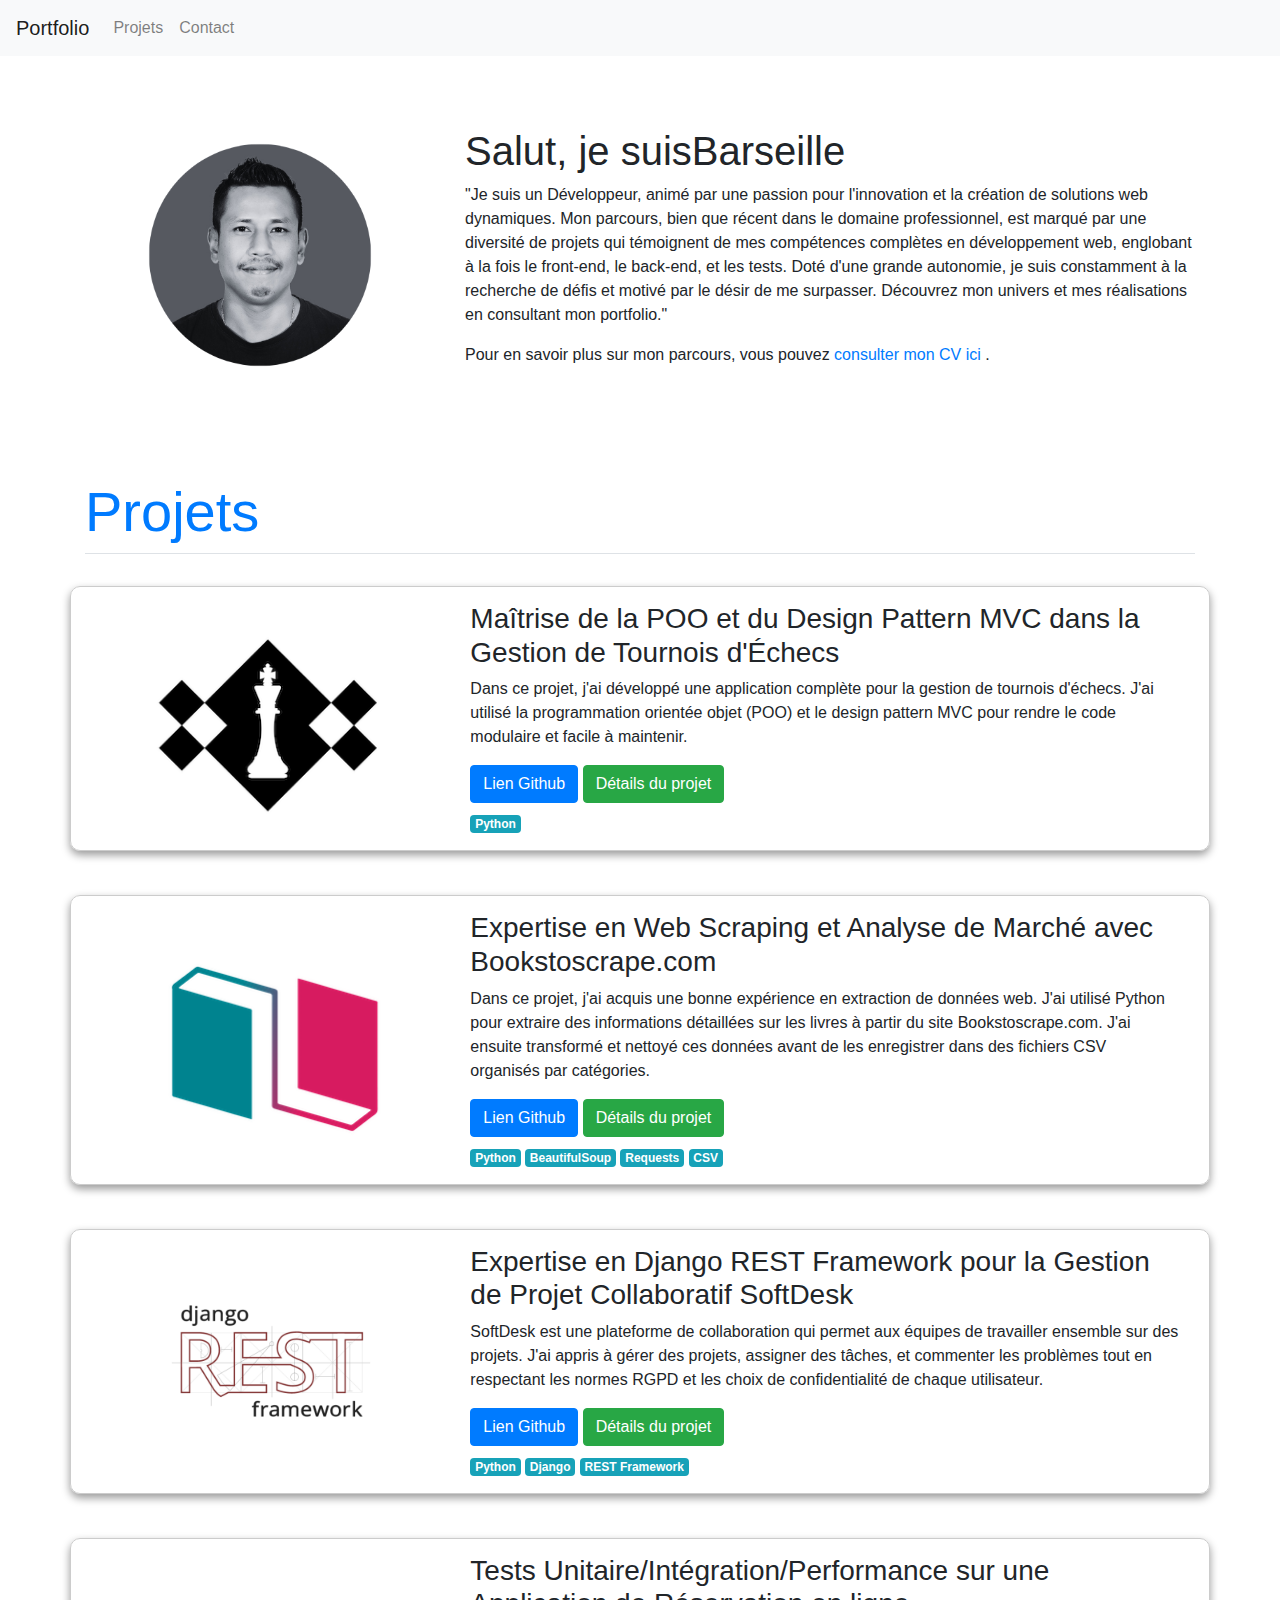
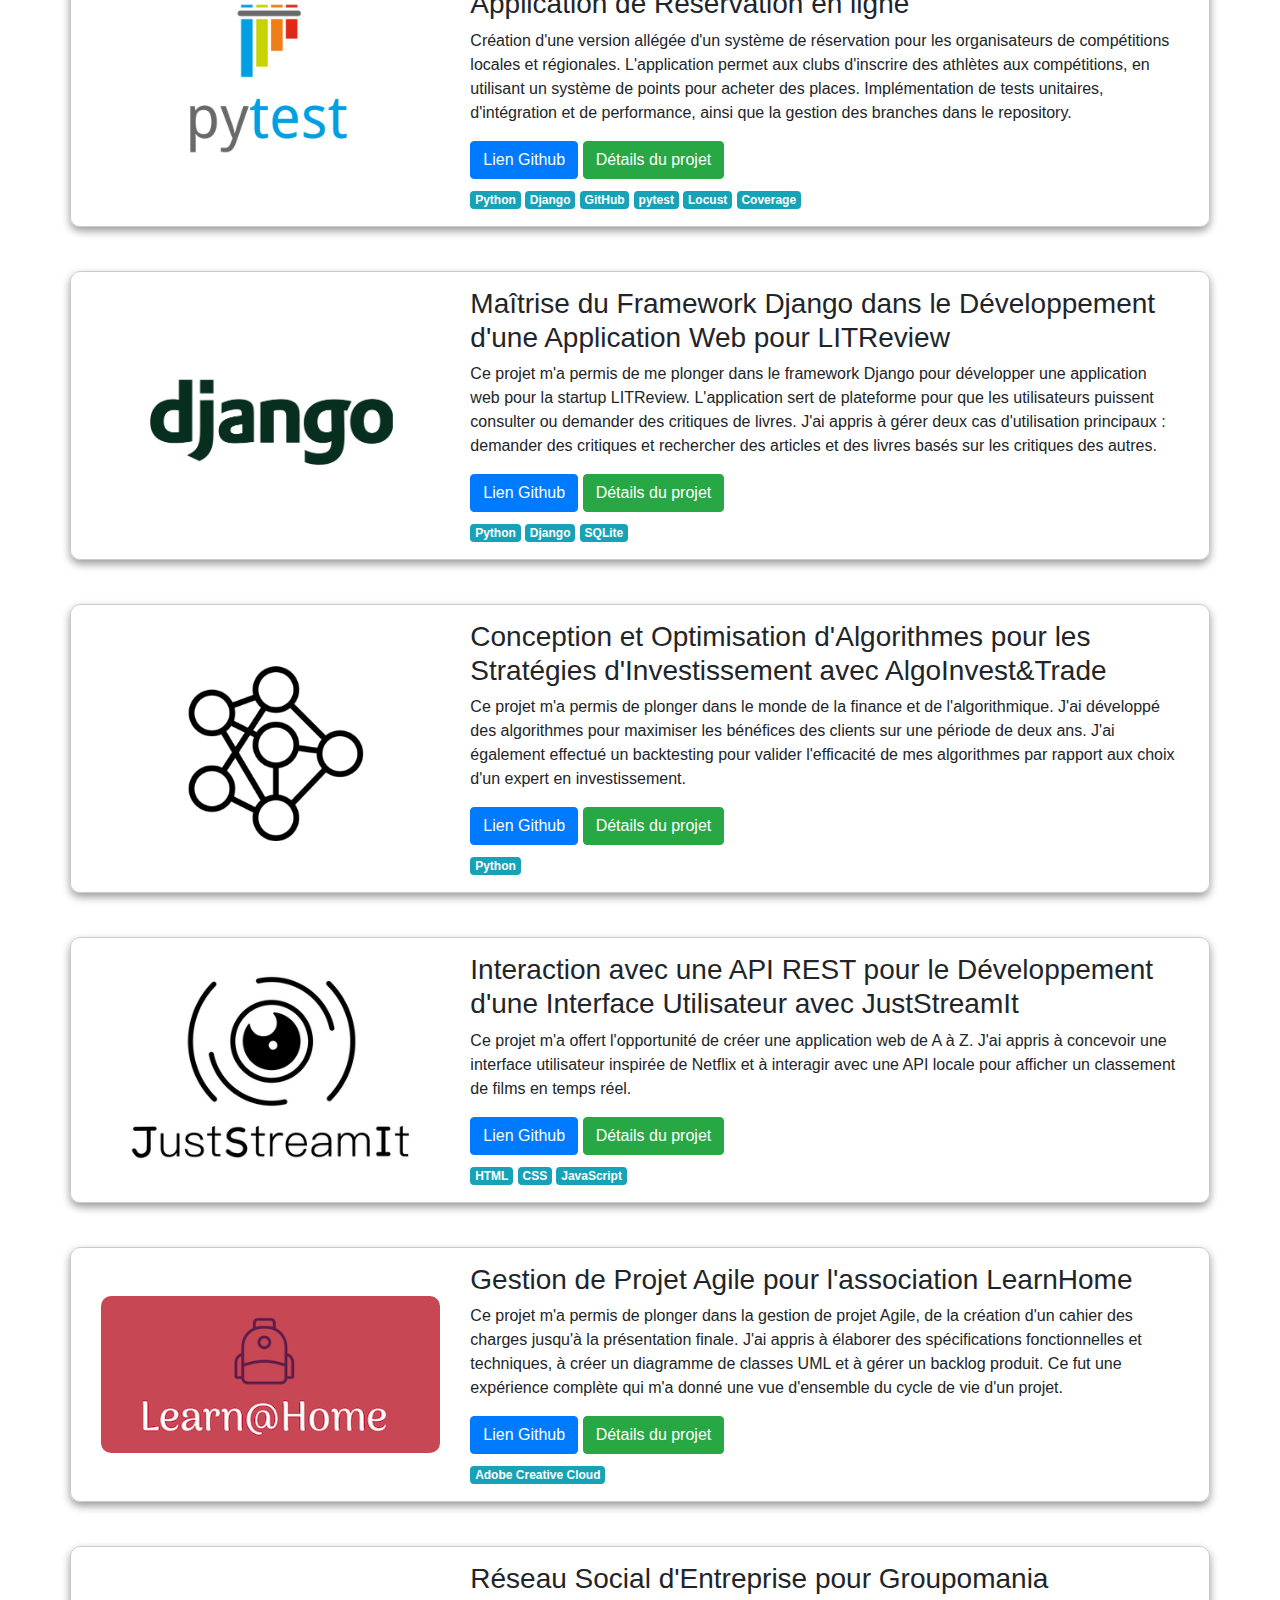
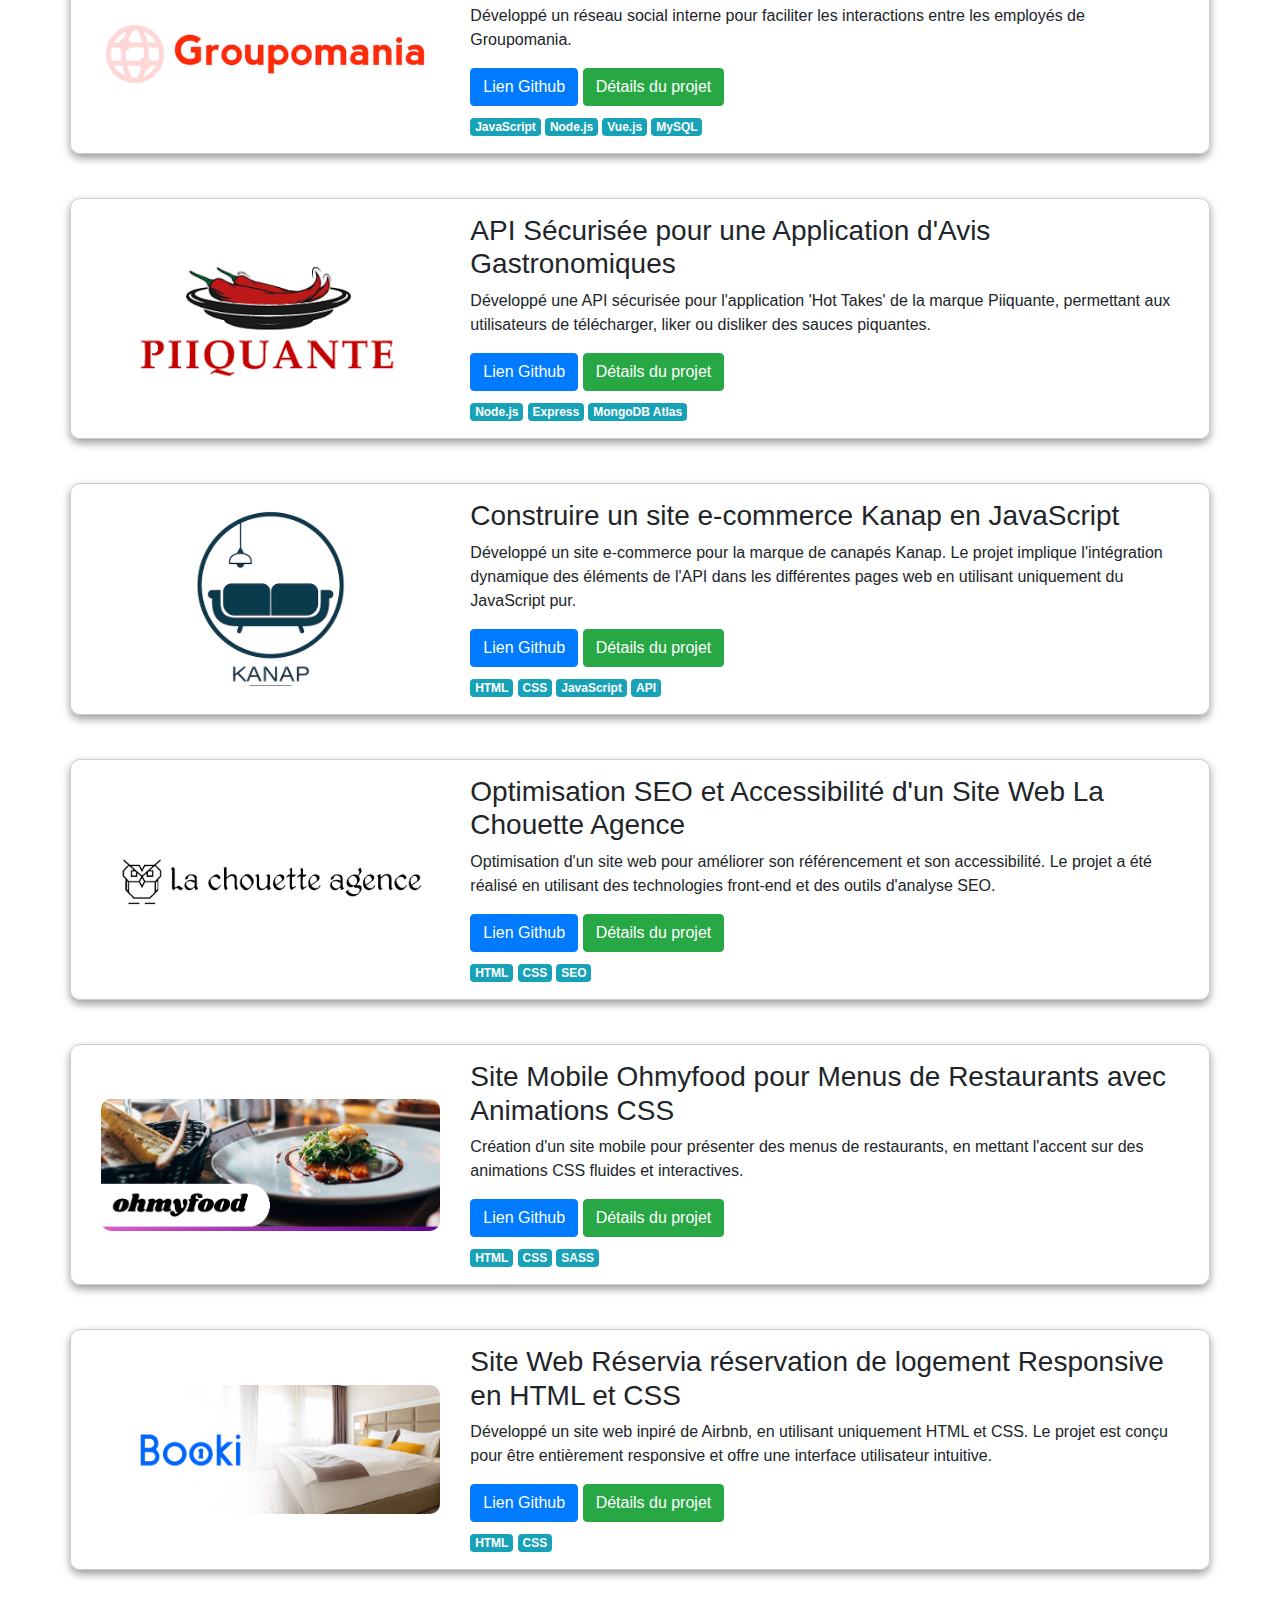
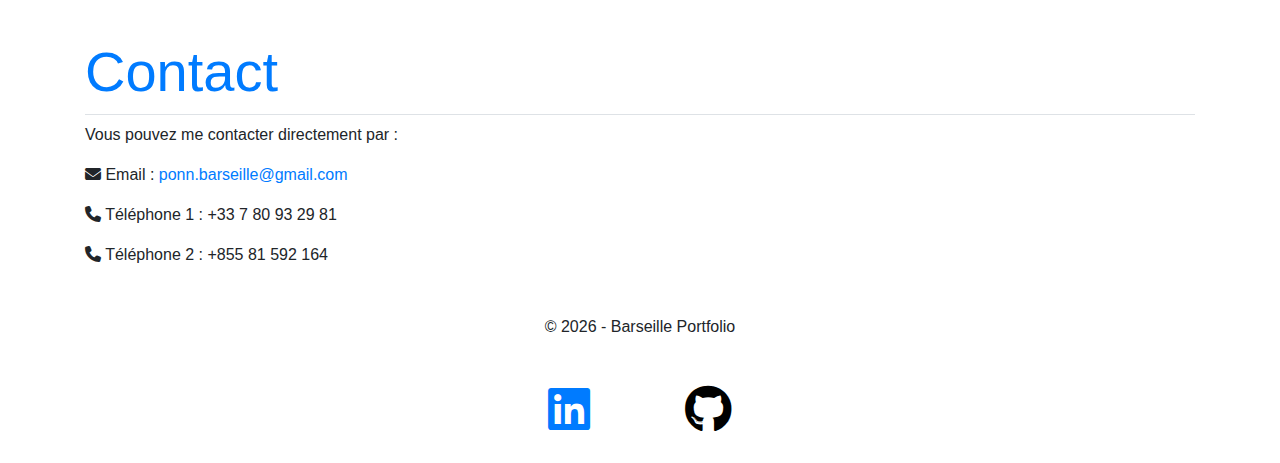
==== commit df6d1201: "actualisation" ====
--- a/index.html
+++ b/index.html
@@ -60,17 +60,21 @@
           />
         </div>
         <div class="col-md-8">
-          <h1 id="prenom">Salut, je suis </h1>
+          <h1 id="prenom">Salut, je suis</h1>
 
           <p>
-            "Je suis un Développeur Back-End Junior Python, animé par une passion pour l'innovation et la création de solutions web dynamiques. 
-            Mon parcours, bien que récent dans le domaine professionnel, est jalonné de projets variés qui attestent de mes compétences en front-end, 
-            back-end, et en tests. Doté d'une grande autonomie, je suis constamment motivé par le désir de me surpasser et d'explorer de nouveaux horizons technologiques. 
-            Découvrez mon univers et mes réalisations en consultant mon portfolio."
+            "Je suis un Développeur, animé par une passion pour l'innovation et
+            la création de solutions web dynamiques. Mon parcours, bien que
+            récent dans le domaine professionnel, est marqué par une diversité
+            de projets qui témoignent de mes compétences complètes en
+            développement web, englobant à la fois le front-end, le back-end, et
+            les tests. Doté d'une grande autonomie, je suis constamment à la
+            recherche de défis et motivé par le désir de me surpasser. Découvrez
+            mon univers et mes réalisations en consultant mon portfolio."
           </p>
           <p>
             Pour en savoir plus sur mon parcours, vous pouvez
-            <a href="media/CV_Barseille_Ponn_2024_fr.pdf" target="_blank">
+            <a href="media/CV_2024-02-21_Barseille_Ponn.pdf" target="_blank">
               consulter mon CV ici </a
             >.
           </p>
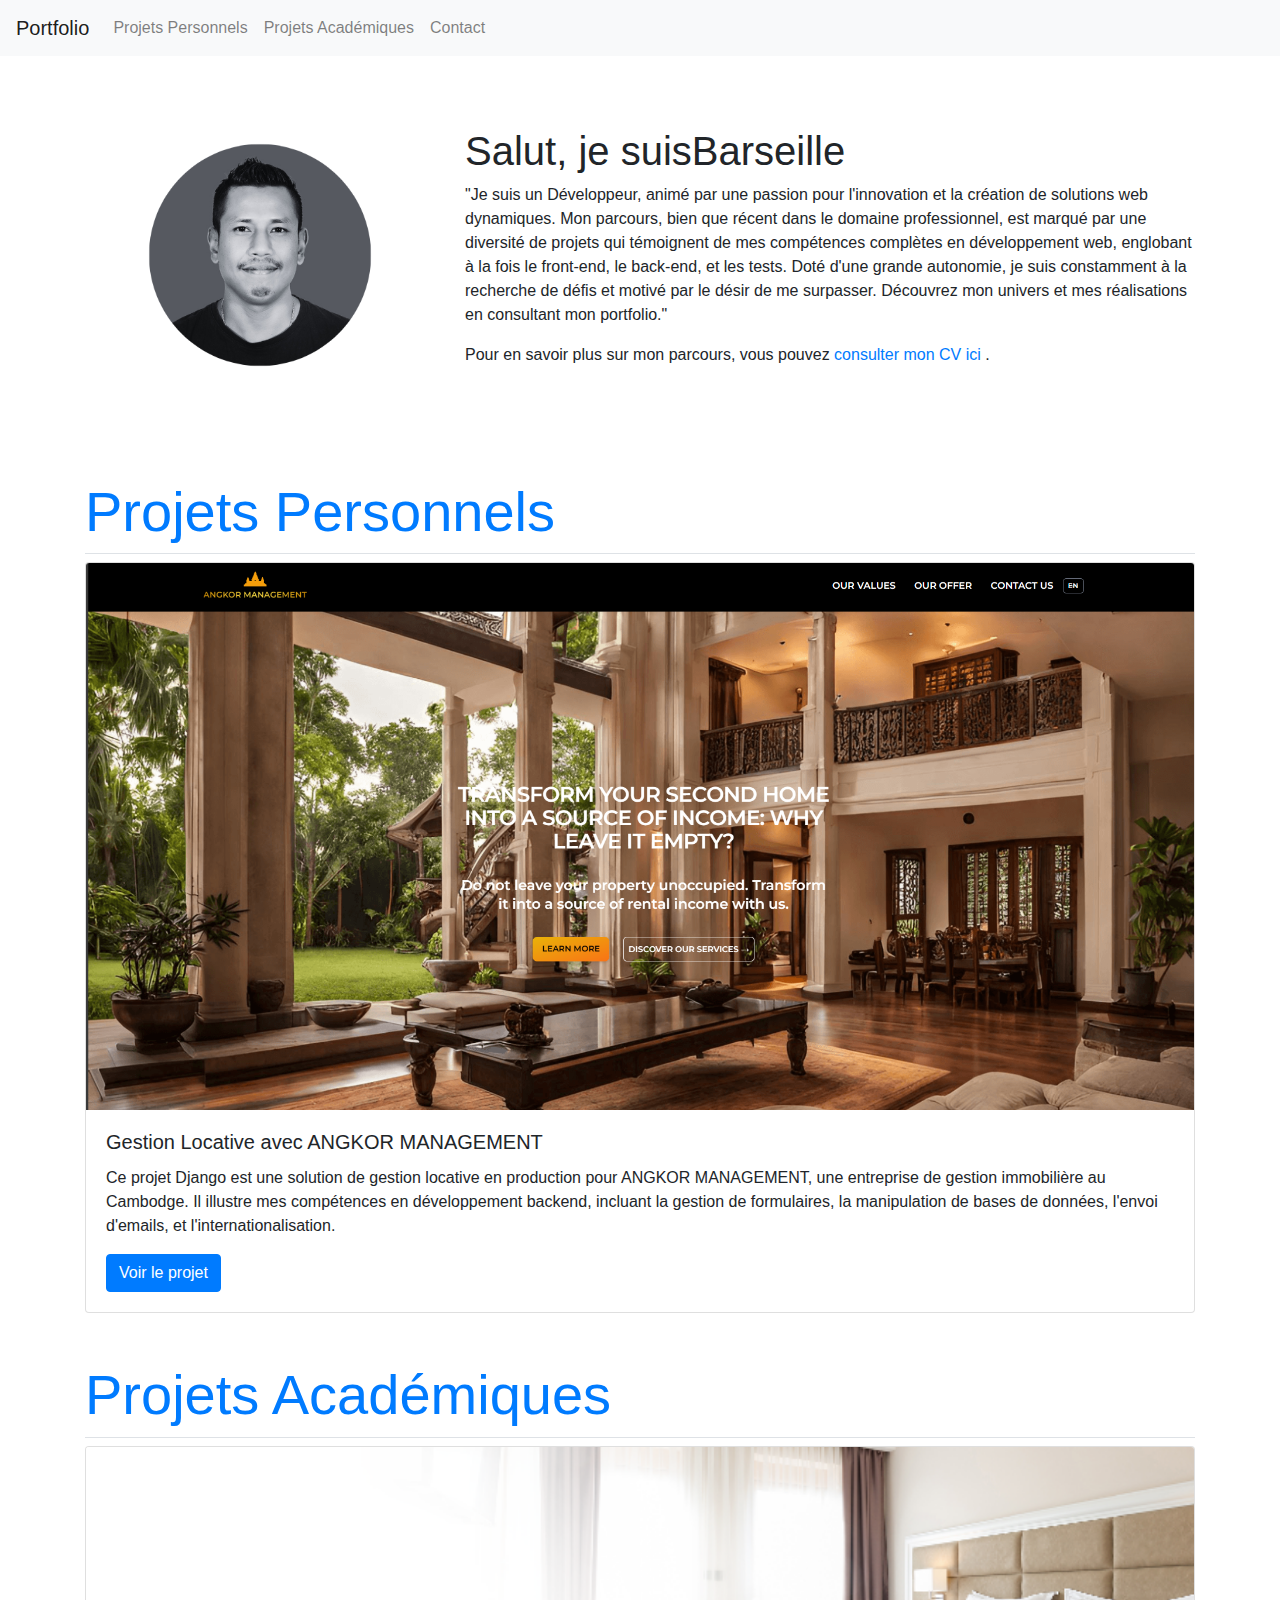
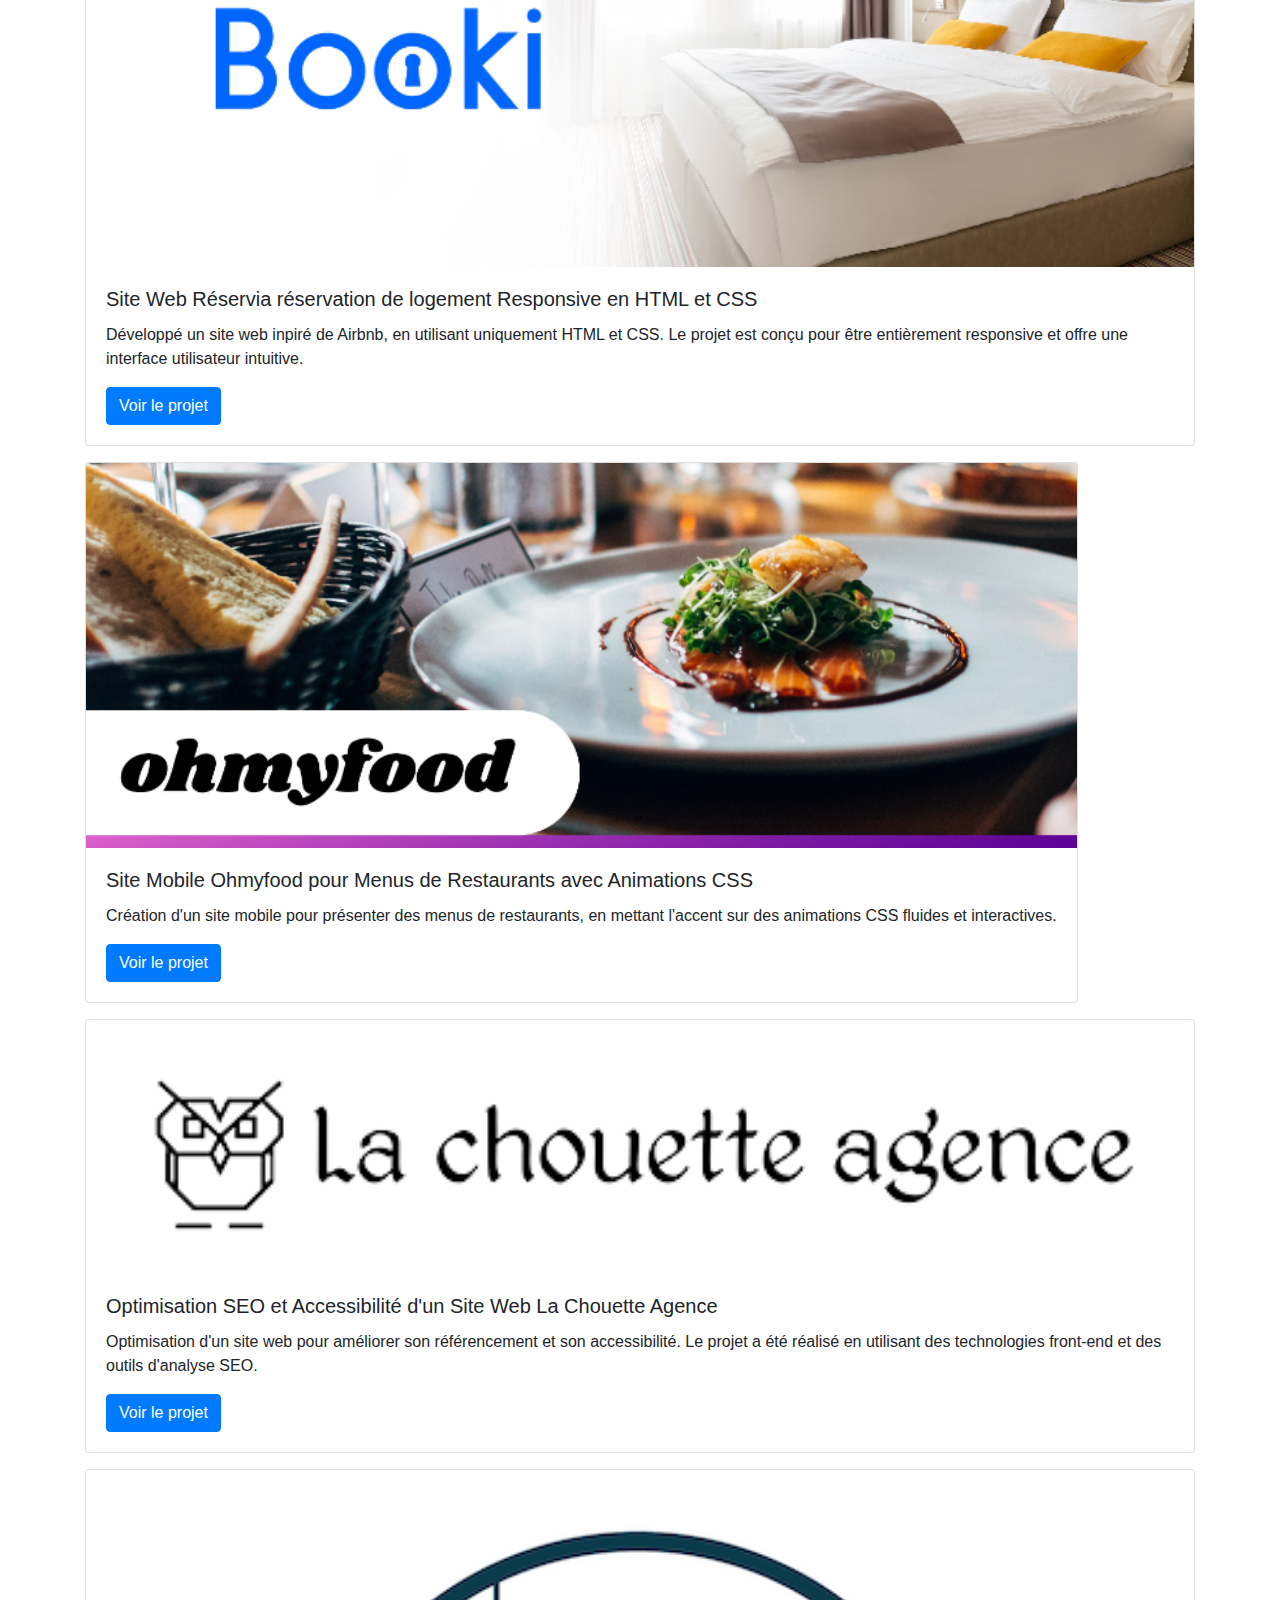
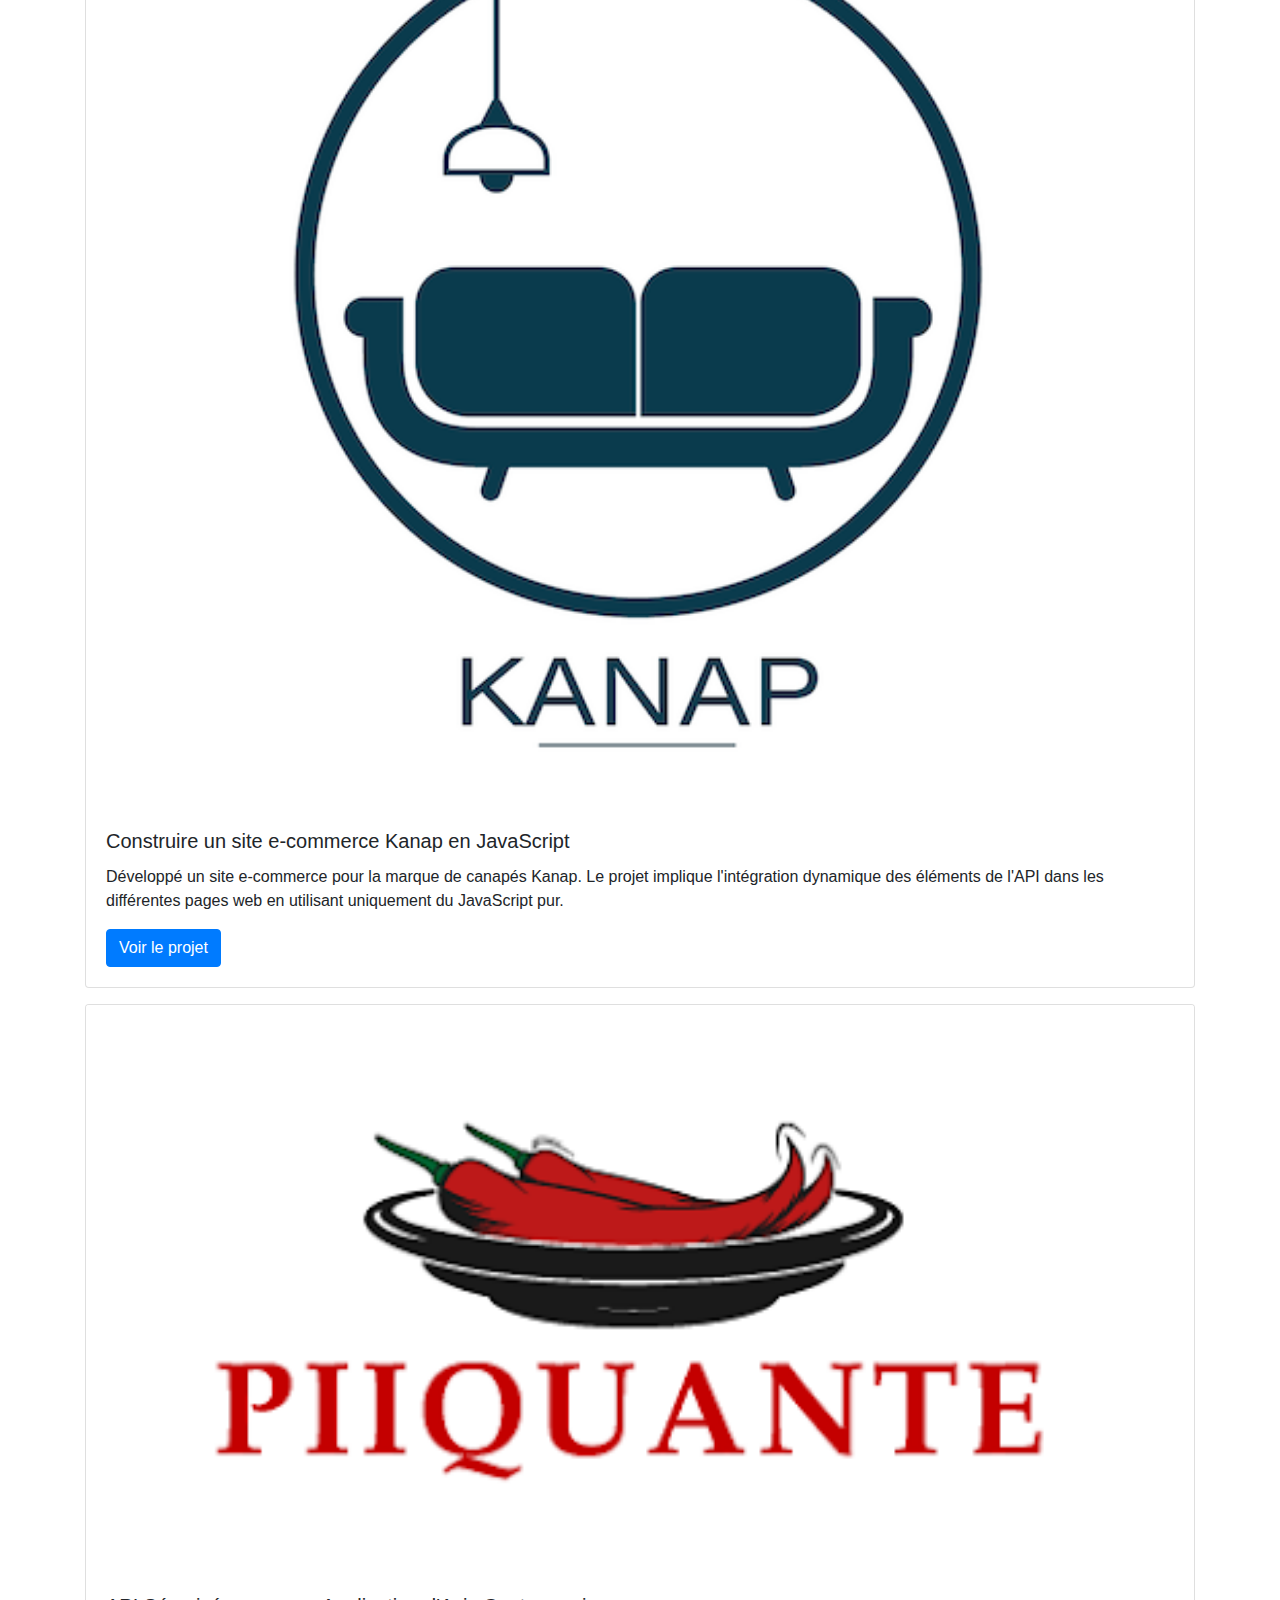
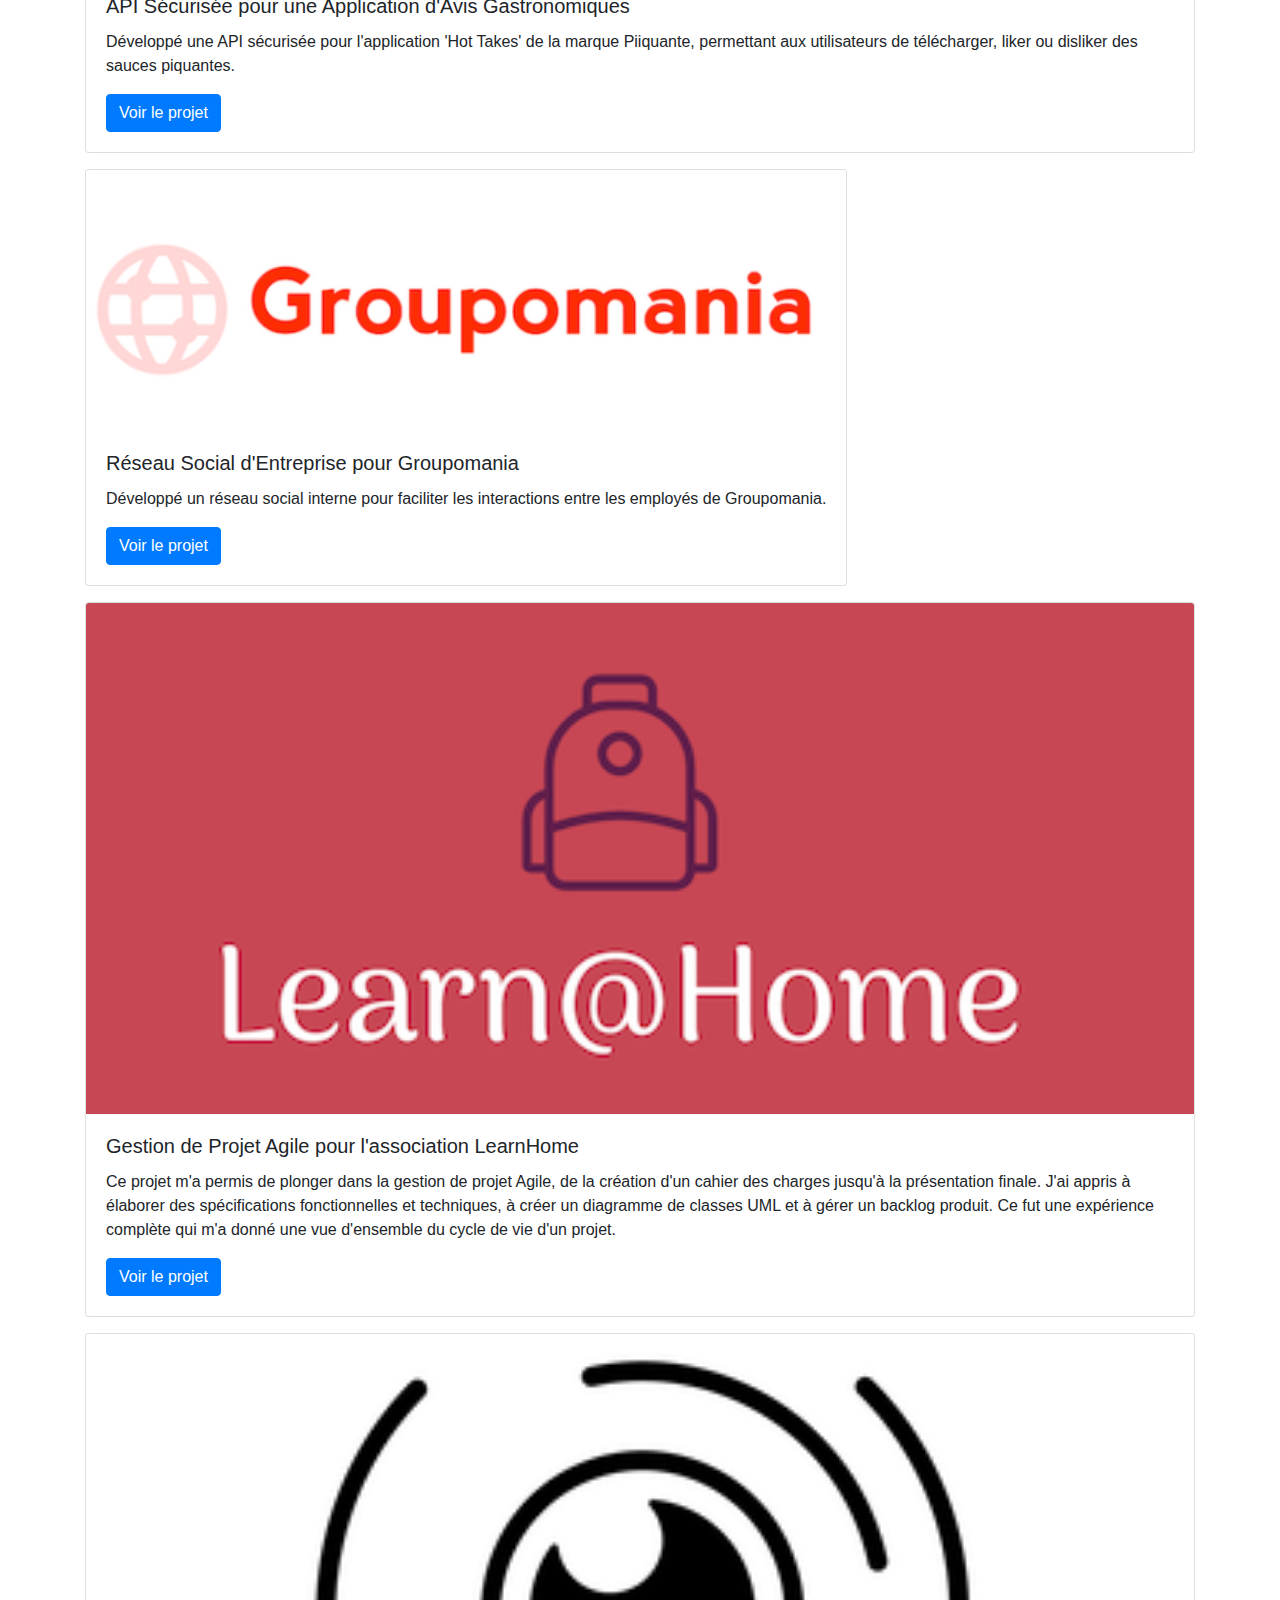
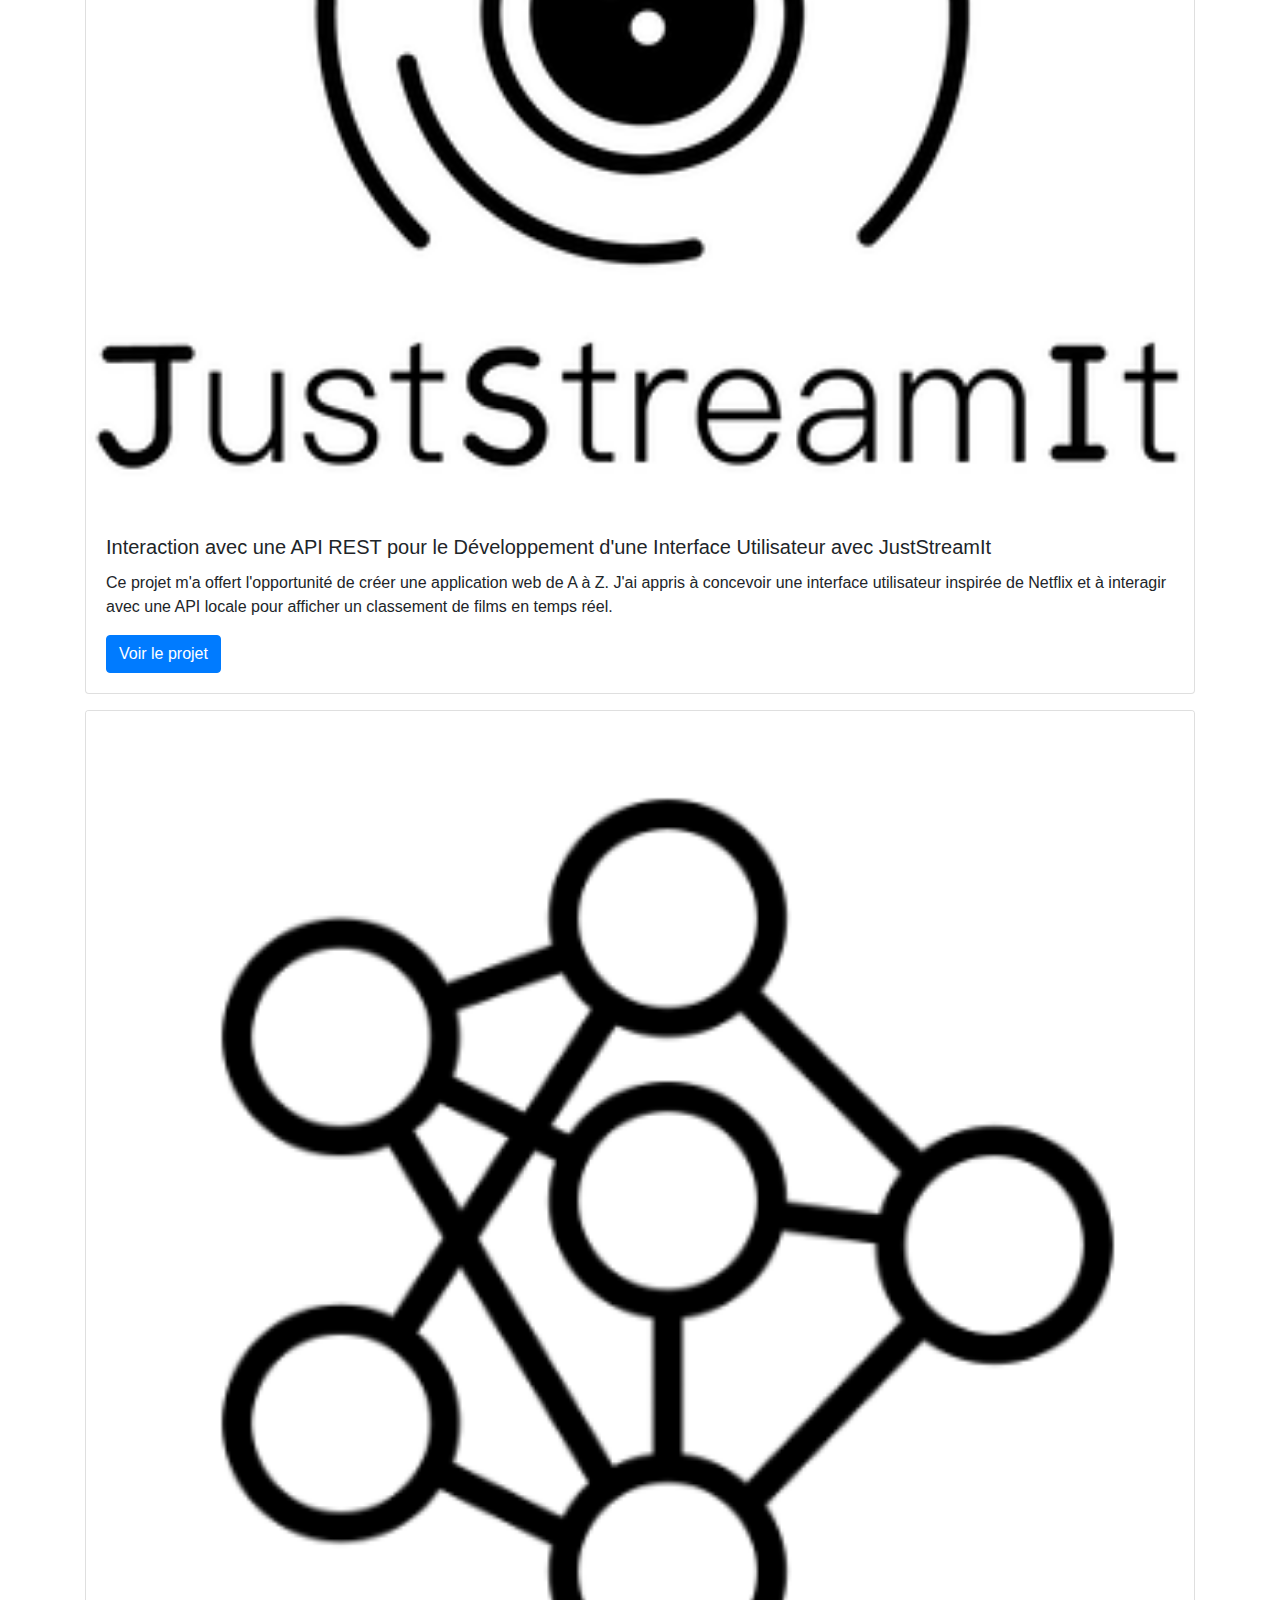
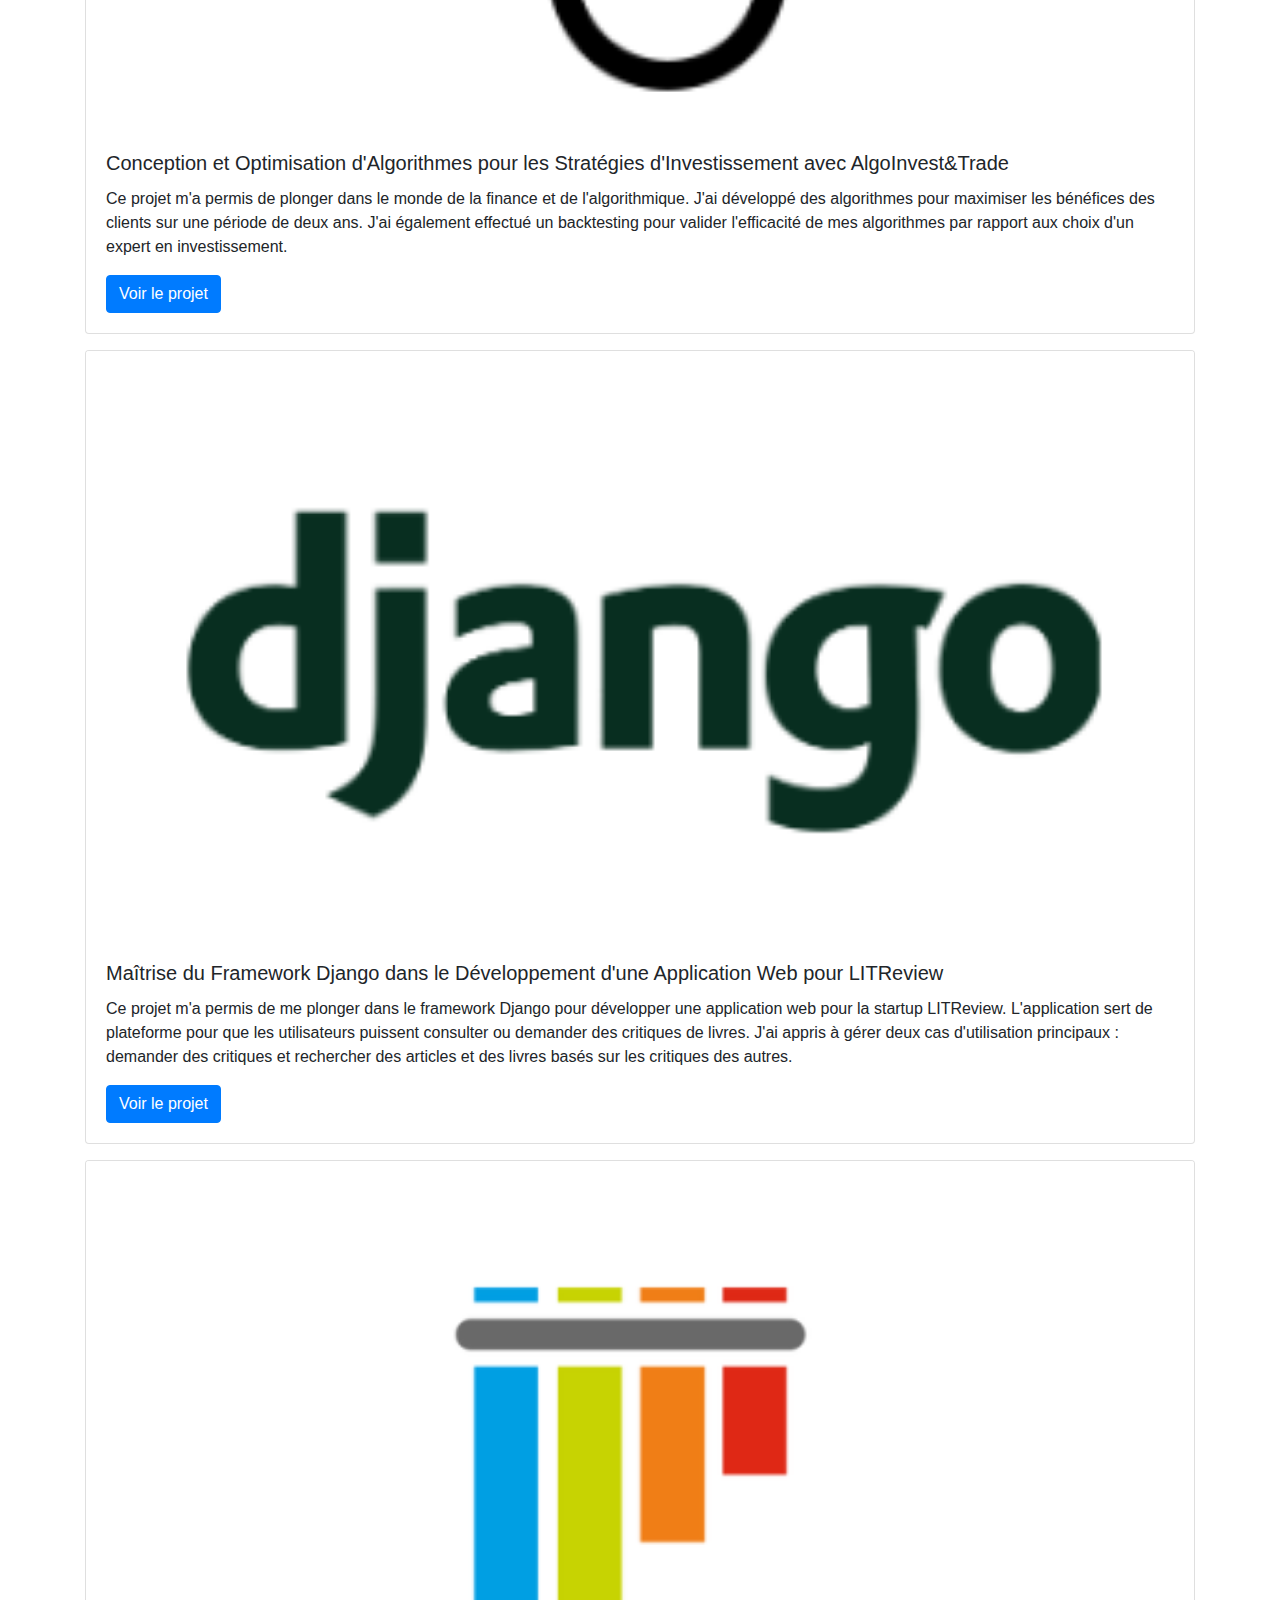
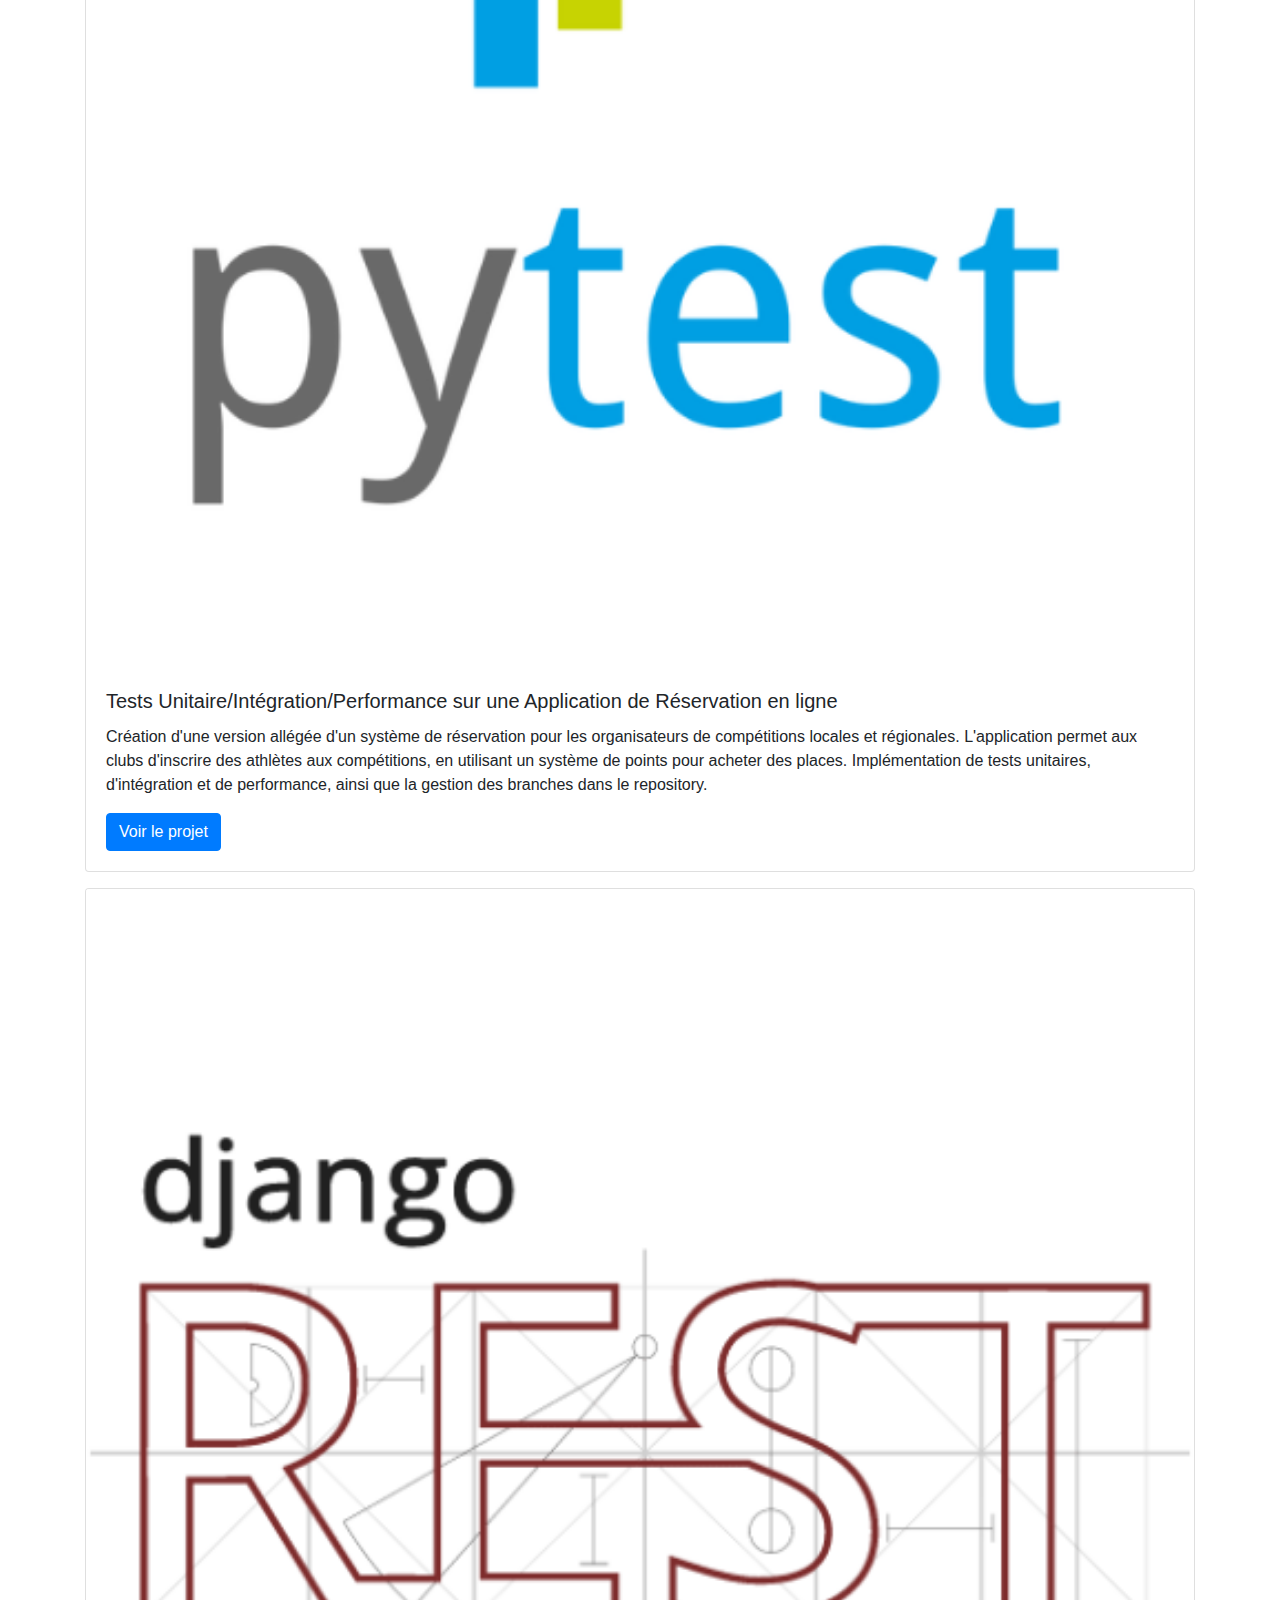
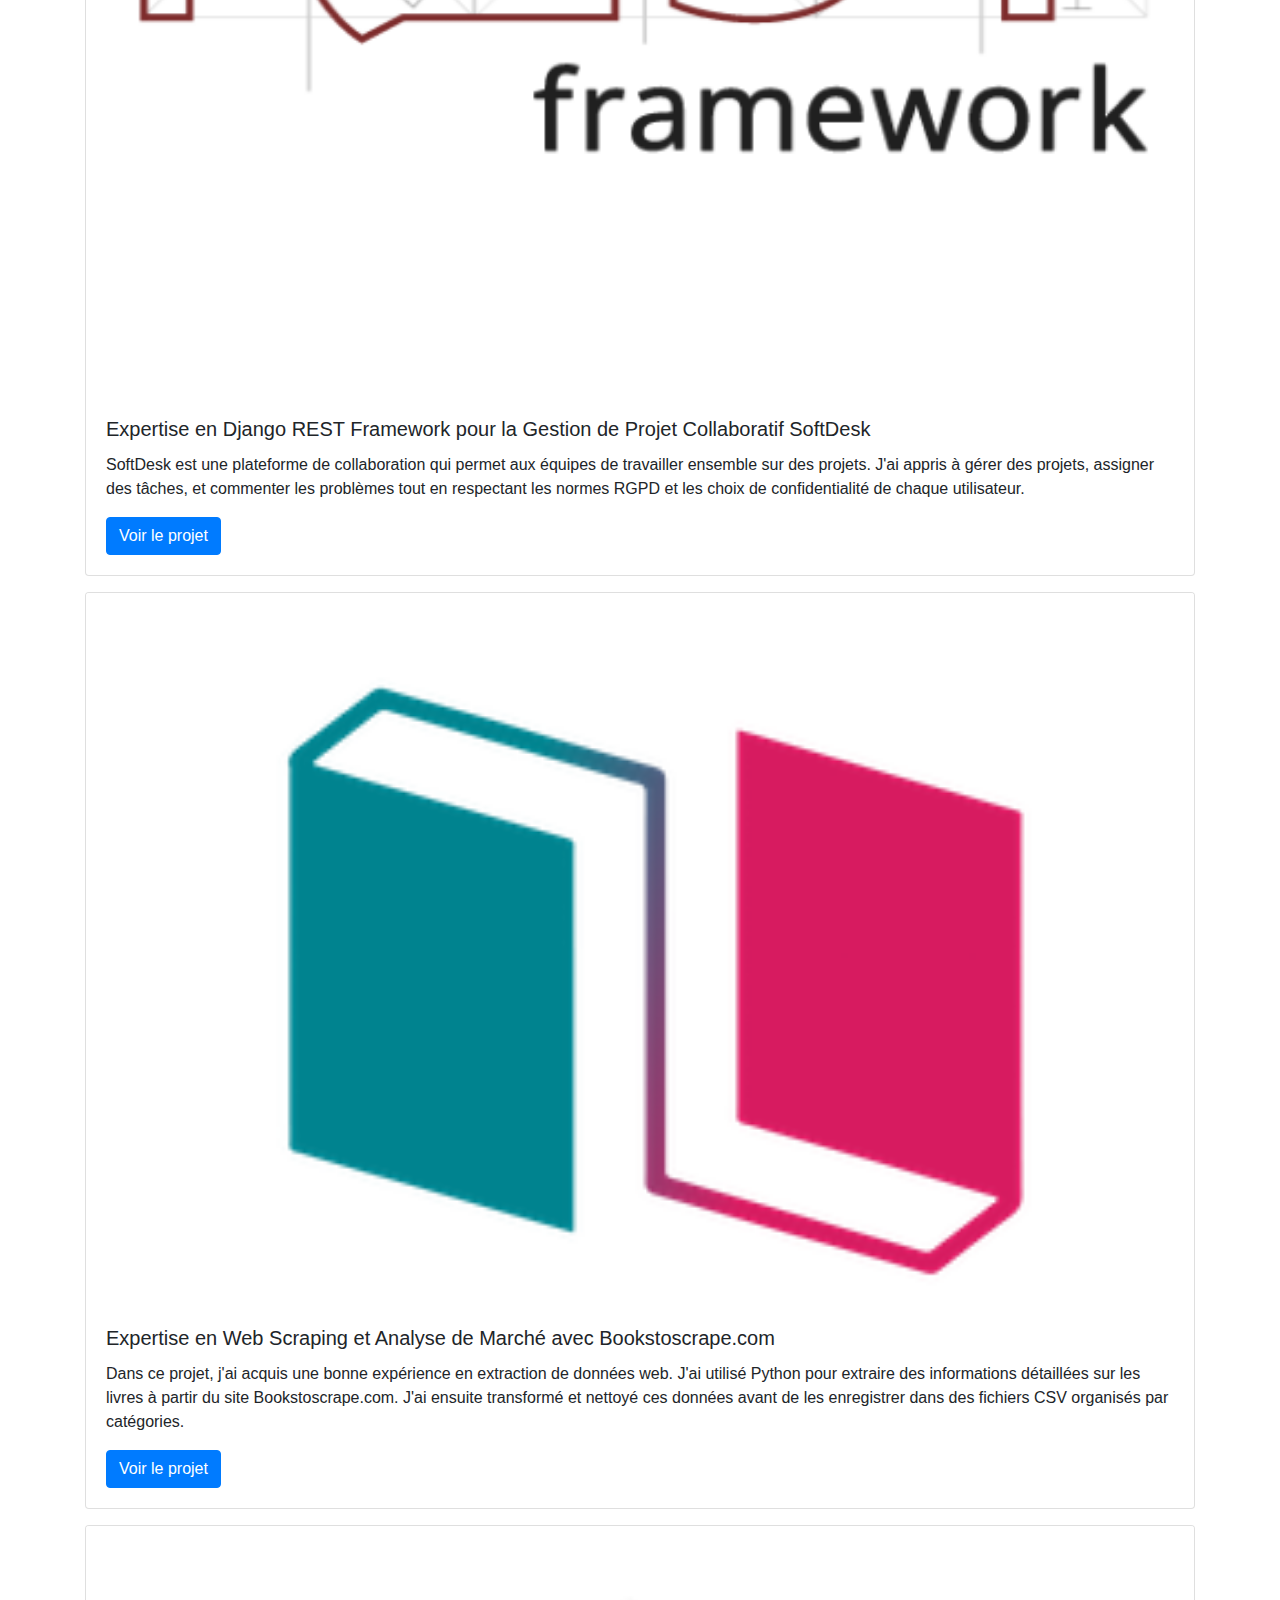
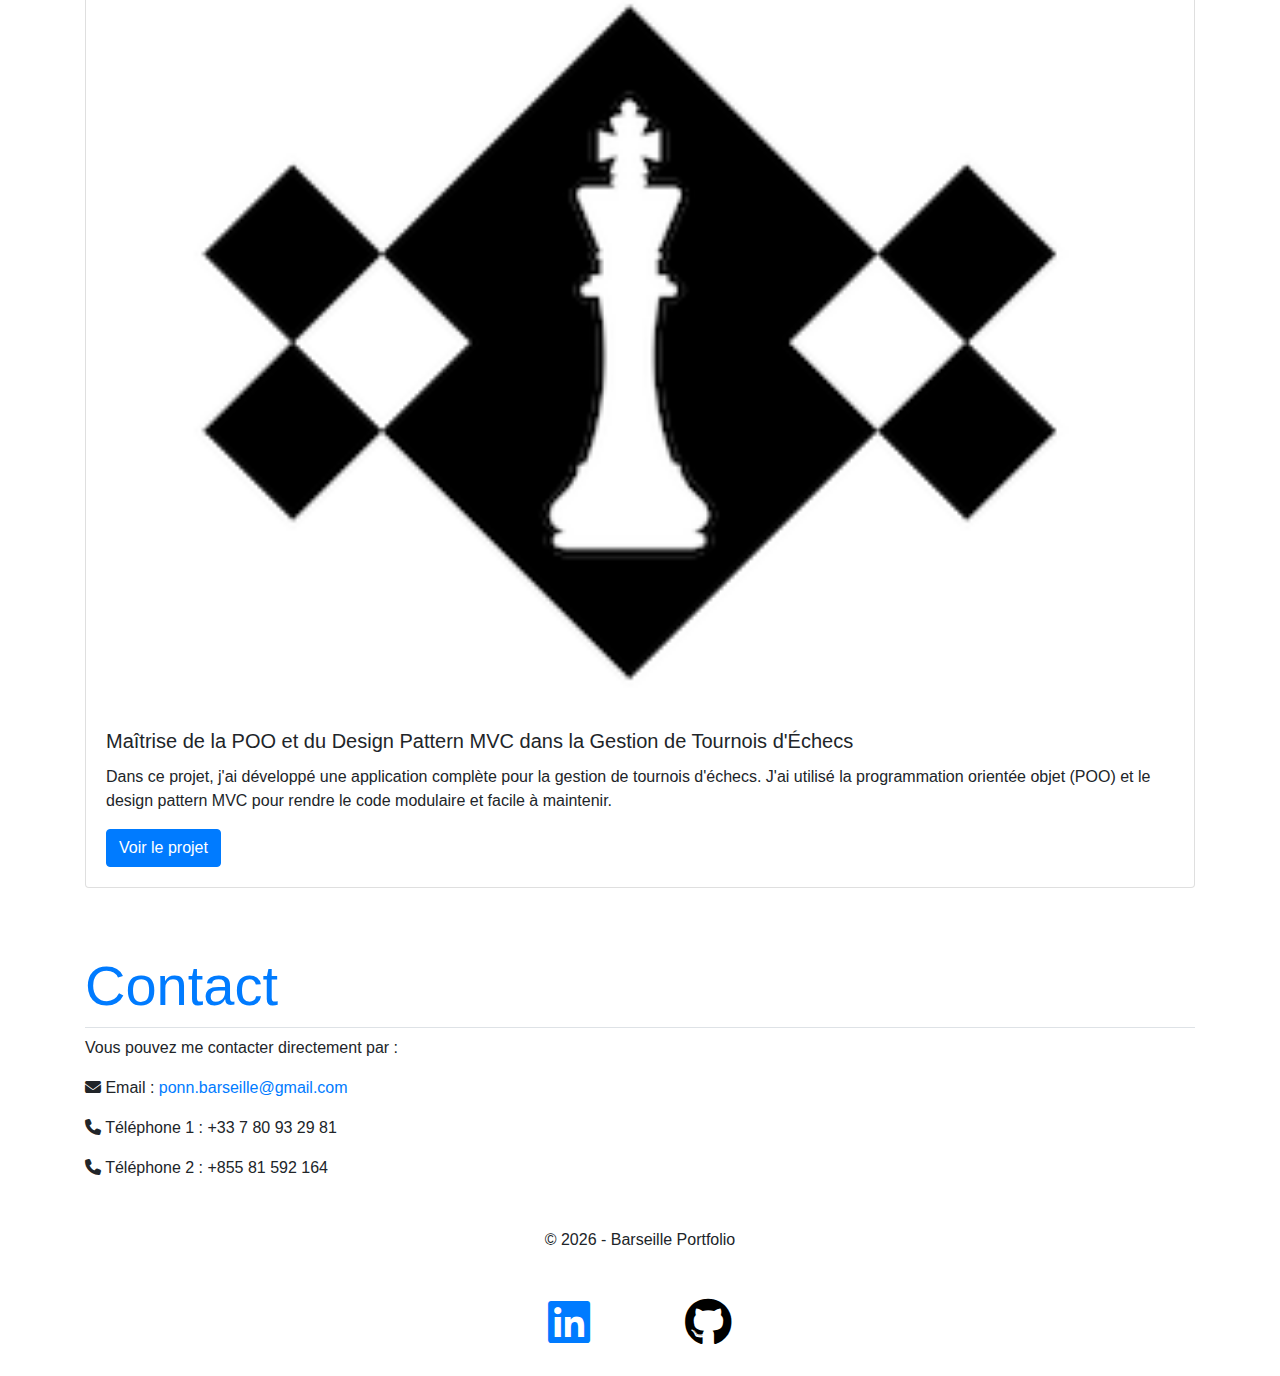
==== commit 73370f21: "ajout projet perso" ====
--- a/index.html
+++ b/index.html
@@ -40,7 +40,10 @@
       <div class="collapse navbar-collapse" id="navbarNav">
         <ul class="navbar-nav">
           <li class="nav-item">
-            <a class="nav-link p-color" href="#projets">Projets</a>
+            <a class="nav-link p-color" href="#projets-personnels">Projets Personnels</a>
+          </li>
+          <li class="nav-item">
+            <a class="nav-link p-color" href="#projets-academiques">Projets Académiques</a>
           </li>
           <li class="nav-item">
             <a class="nav-link p-color" href="#contact">Contact</a>
@@ -53,7 +56,7 @@
       <div class="row mt-4 d-flex align-items-center">
         <div class="col-md-4">
           <img
-            src="media\photo_profil_rond_bsoAUr7.png"
+            src="media/photo_profil_rond_bsoAUr7.png"
             alt="photo de profil"
             class="img-fluid"
             loading="lazy"
@@ -61,7 +64,6 @@
         </div>
         <div class="col-md-8">
           <h1 id="prenom">Salut, je suis</h1>
-
           <p>
             "Je suis un Développeur, animé par une passion pour l'innovation et
             la création de solutions web dynamiques. Mon parcours, bien que
@@ -74,15 +76,22 @@
           </p>
           <p>
             Pour en savoir plus sur mon parcours, vous pouvez
-            <a href="media/CV_2024-02-21_Barseille_Ponn.pdf" target="_blank">
-              consulter mon CV ici </a
-            >.
+            <a href="media/BP_cv_mai_2024_eng.pdf" target="_blank">
+              consulter mon CV ici
+            </a>.
           </p>
         </div>
       </div>
 
-      <section id="projets" class="mt-5">
-        <h2 class="display-4 text-primary border-bottom pb-2">Projets</h2>
+      <section id="projets-personnels" class="mt-5">
+        <h2 class="display-4 text-primary border-bottom pb-2">Projets Personnels</h2>
+        <div id="personal-project-list">
+          <!-- Intégration du projet Gestion Locative ici -->
+        </div>
+      </section>
+
+      <section id="projets-academiques" class="mt-5">
+        <h2 class="display-4 text-primary border-bottom pb-2">Projets Académiques</h2>
         <div id="project-list"></div>
       </section>
 
@@ -116,14 +125,47 @@
 
     <!-- Smooth Scroll -->
     <script>
-      document.querySelectorAll('a[href^="#"]').forEach((anchor) => {
-        anchor.addEventListener("click", function (e) {
-          e.preventDefault();
-          document.querySelector(this.getAttribute("href")).scrollIntoView({
-            behavior: "smooth",
-          });
-        });
+      document.addEventListener('DOMContentLoaded', function() {
+        fetch('data.json')  // Assurez-vous que le chemin vers votre fichier JSON est correct
+          .then(response => response.json())
+          .then(data => {
+            const personalProjectList = document.getElementById('personal-project-list');
+            const projectList = document.getElementById('project-list');
+      
+            // Nettoyer les listes avant de les remplir
+            personalProjectList.innerHTML = '';
+            projectList.innerHTML = '';
+      
+            data.forEach(project => {
+              const projectHTML = `
+                <div class="card mb-3">
+                  <img class="card-img-top" src="${project.image}" alt="Image de ${project.title}">
+                  <div class="card-body">
+                    <h5 class="card-title">${project.title}</h5>
+                    <p class="card-text">${project.description}</p>
+                    <a href="${project.online_link}" class="btn btn-primary" target="_blank">Voir le projet</a>
+                  </div>
+                </div>
+              `;
+      
+              // Affichage de débogage
+              console.log(`Traitement du projet ID: ${project.id}`);
+      
+              // Si l'ID du projet est 0, c'est un projet personnel
+              if (project.id === 0) {
+                console.log(`Ajout d'un projet personnel: ${project.title}`);
+                personalProjectList.innerHTML += projectHTML;
+              } else {
+                // Sinon, c'est un projet académique
+                console.log(`Ajout d'un projet académique: ${project.title}`);
+                projectList.innerHTML += projectHTML;
+              }
+            });
+          })
+          .catch(error => console.error('Erreur lors du chargement des projets :', error));
       });
+      
+      
     </script>
   </body>
 </html>
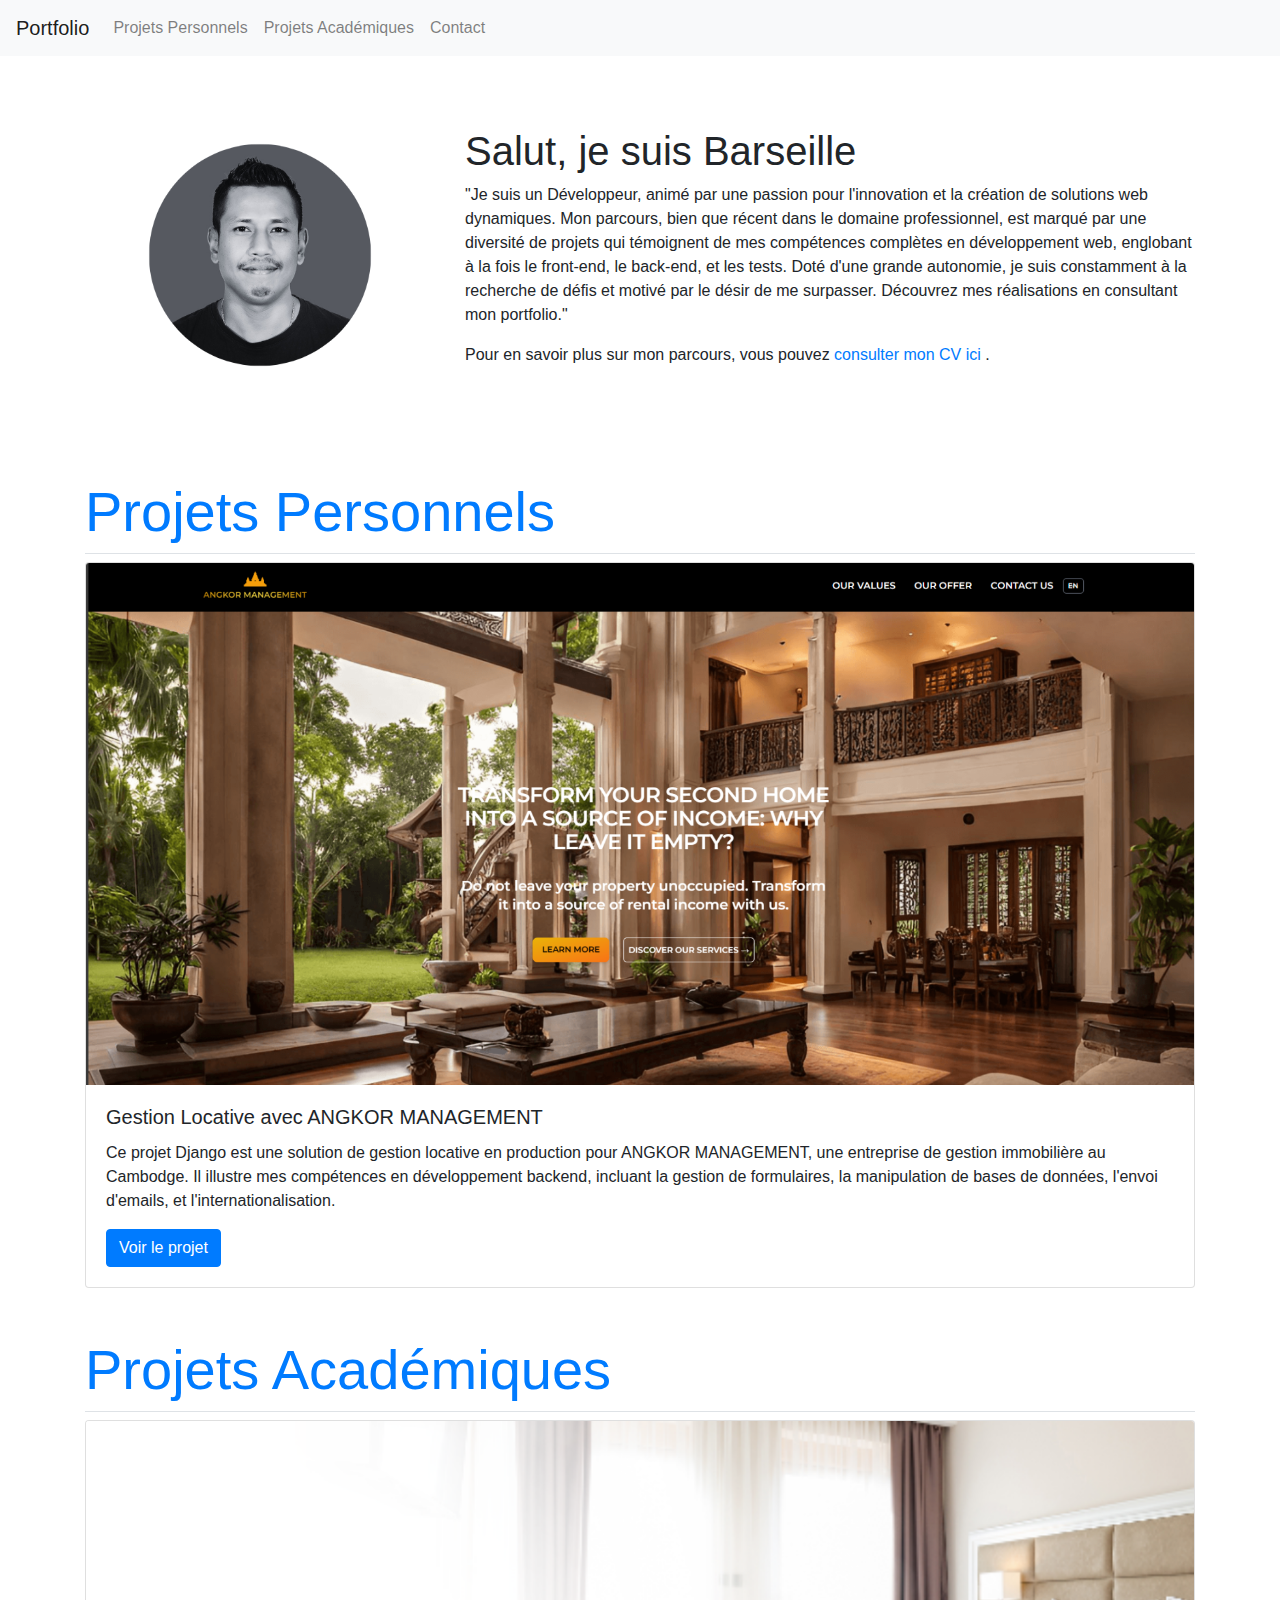
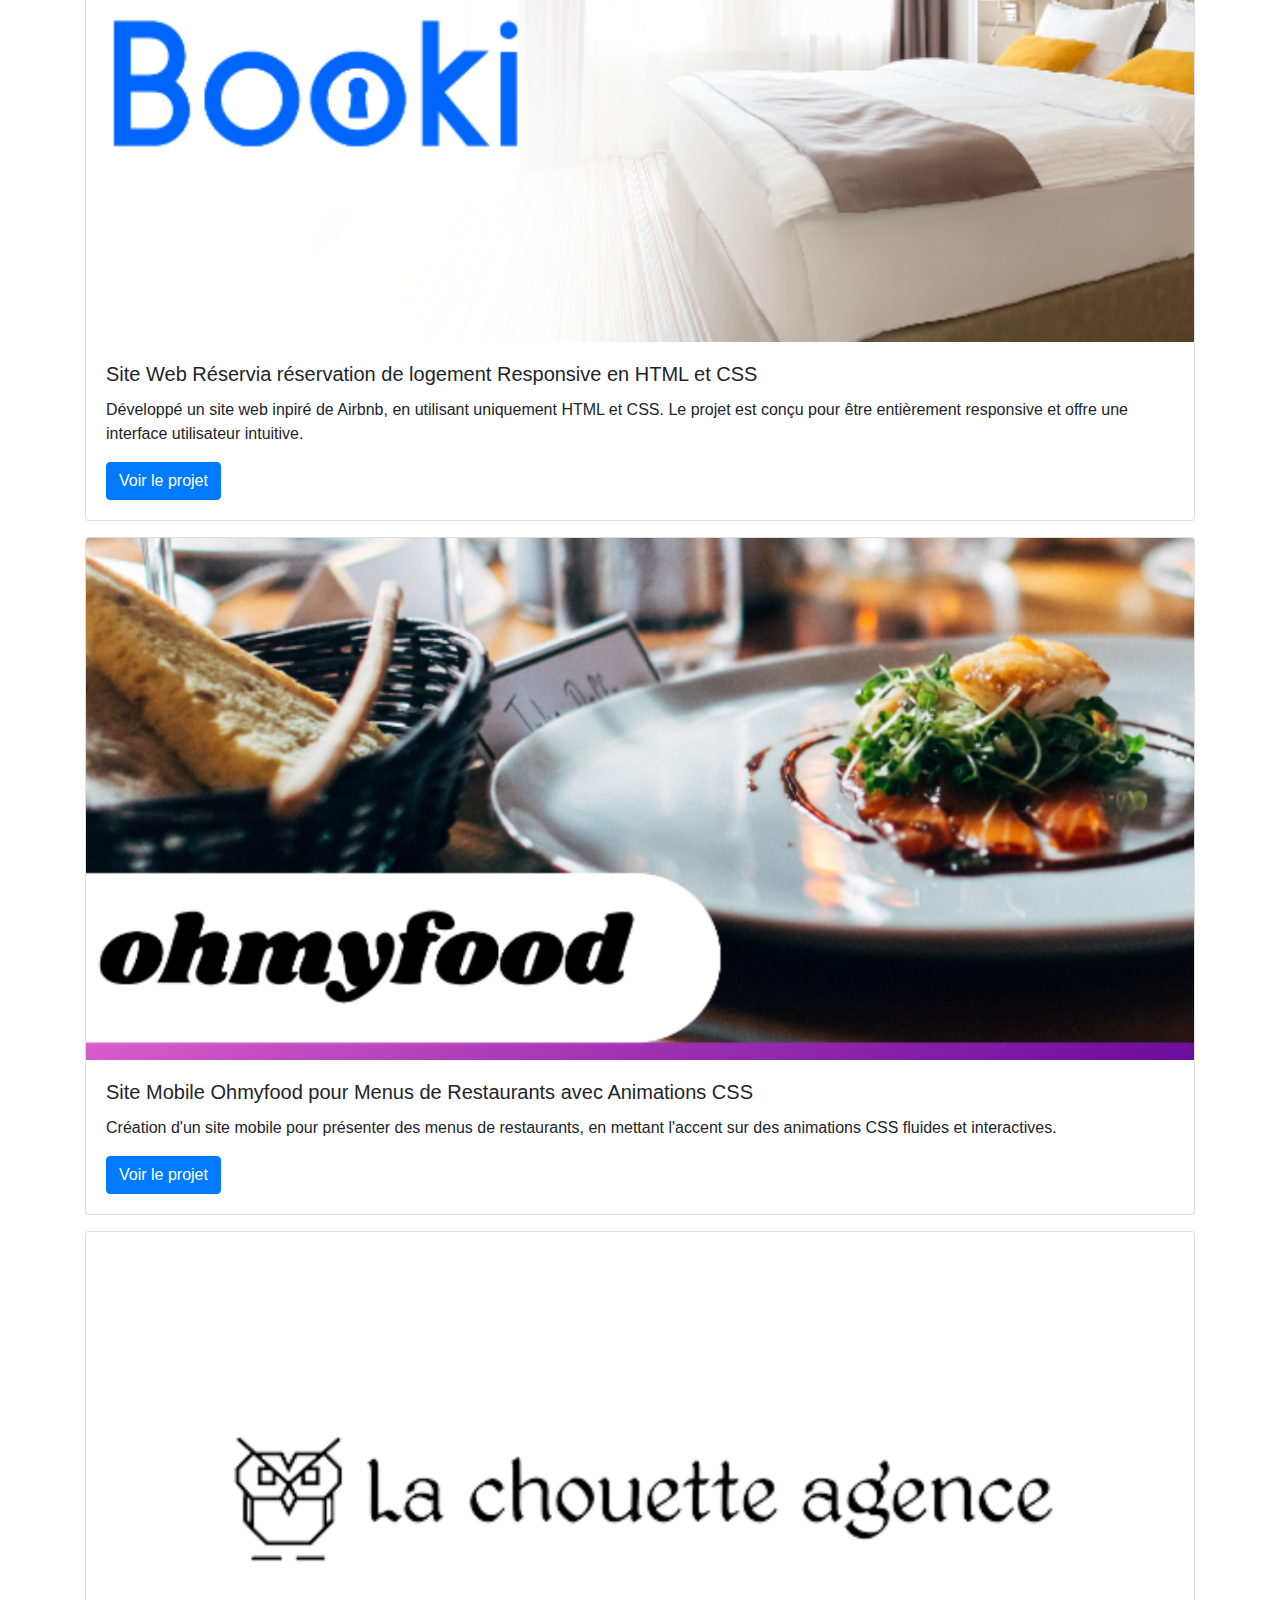
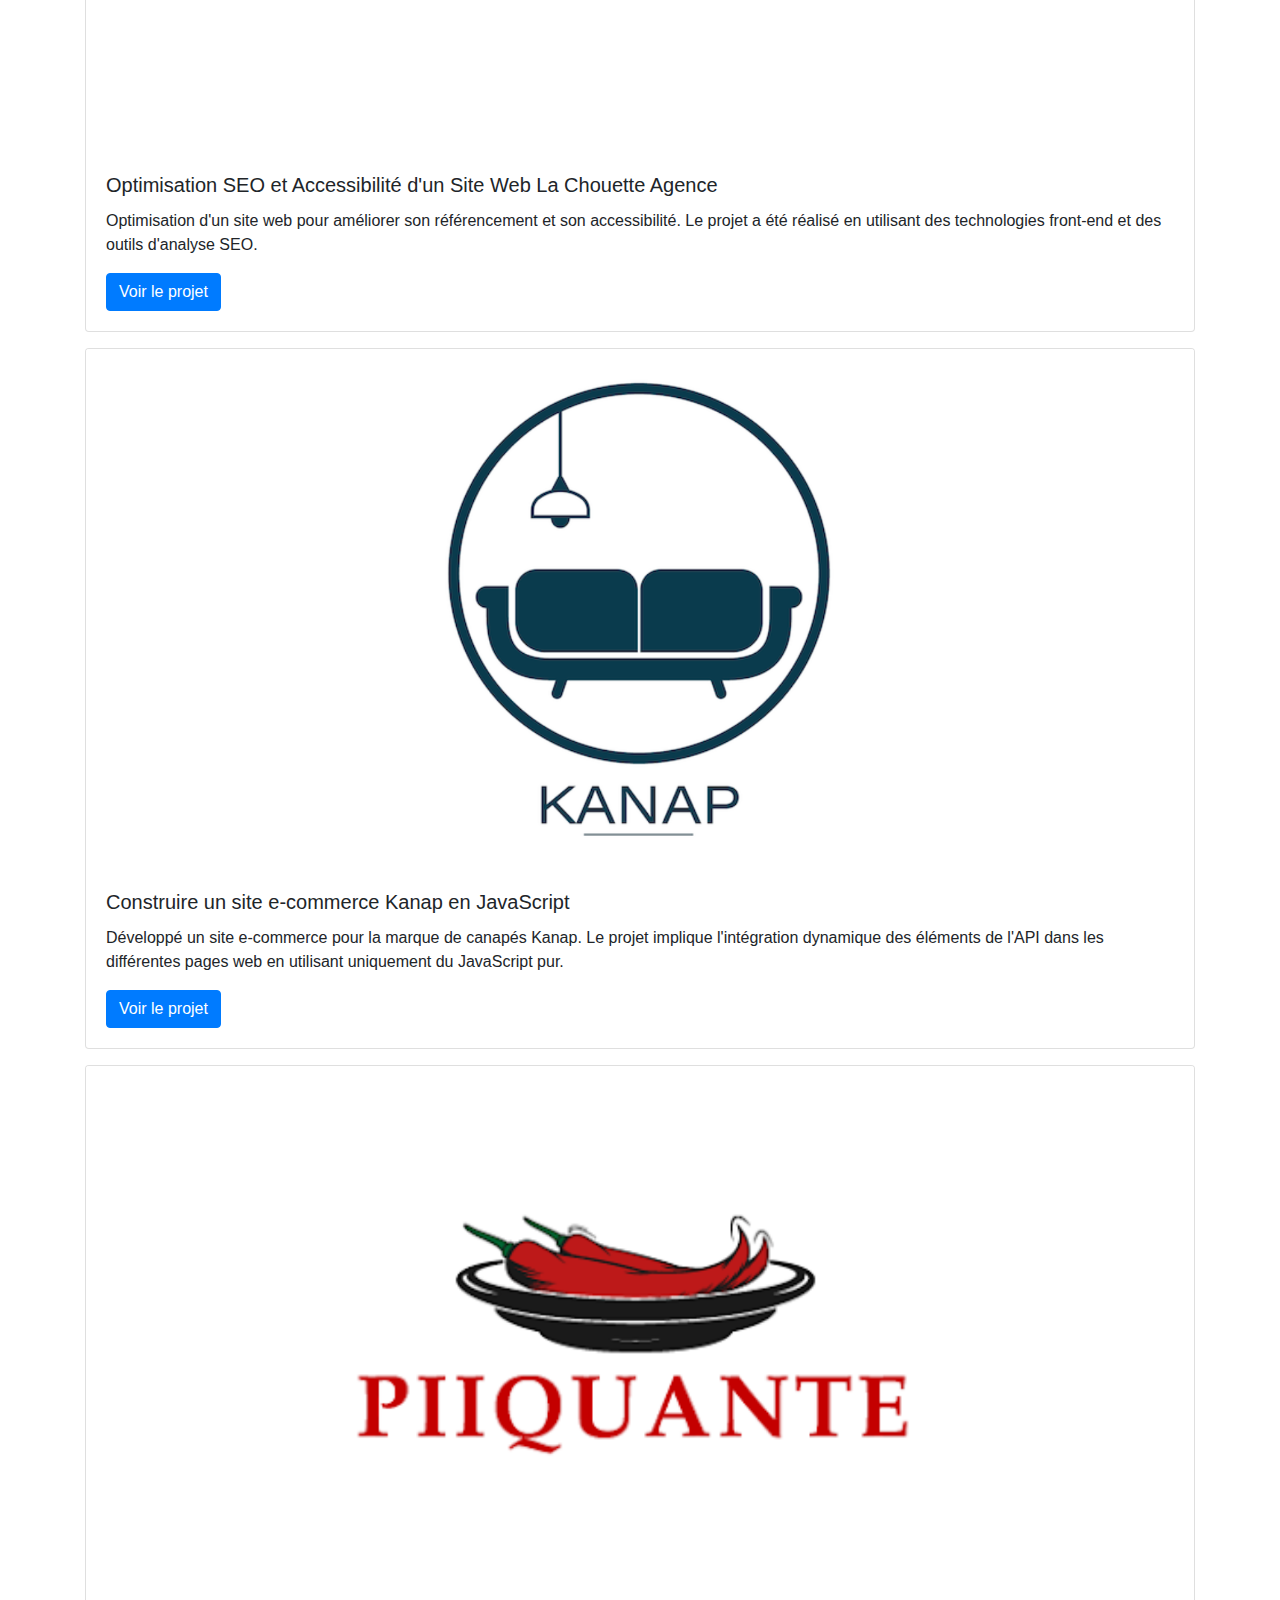
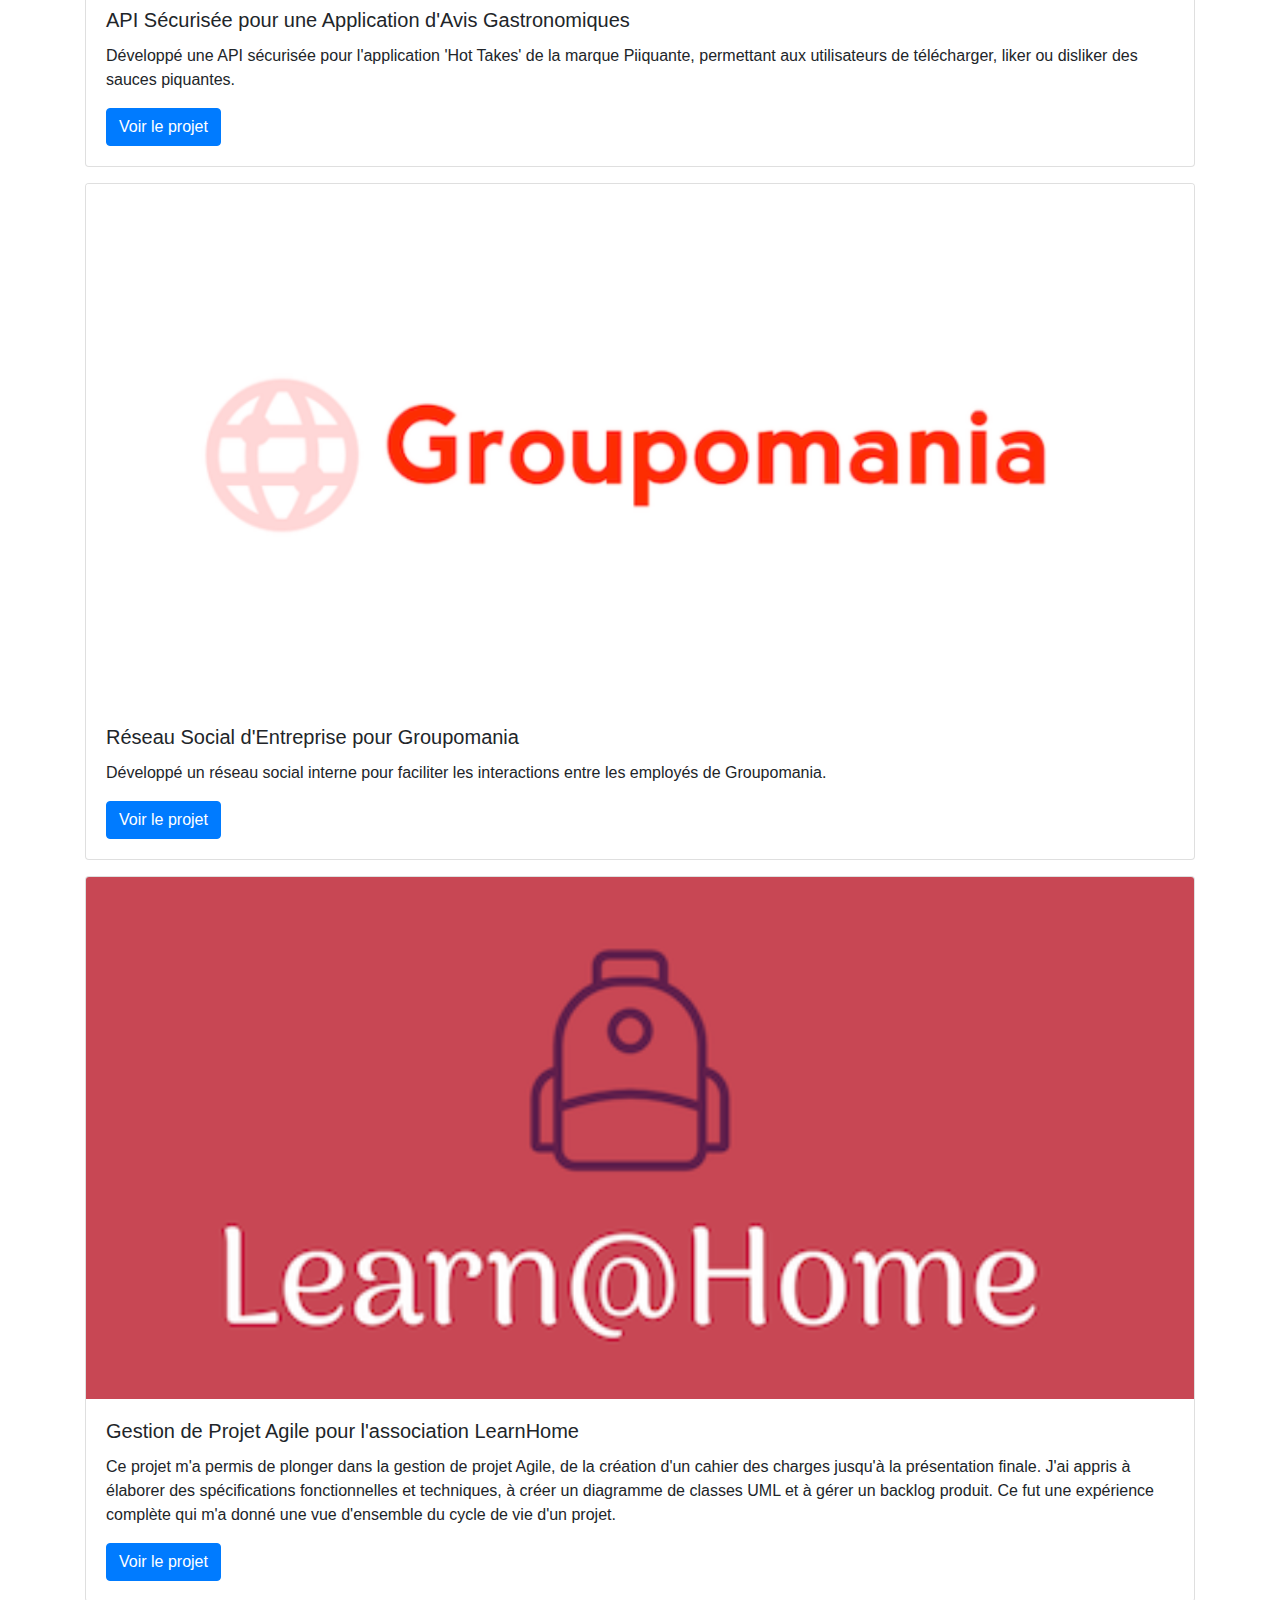
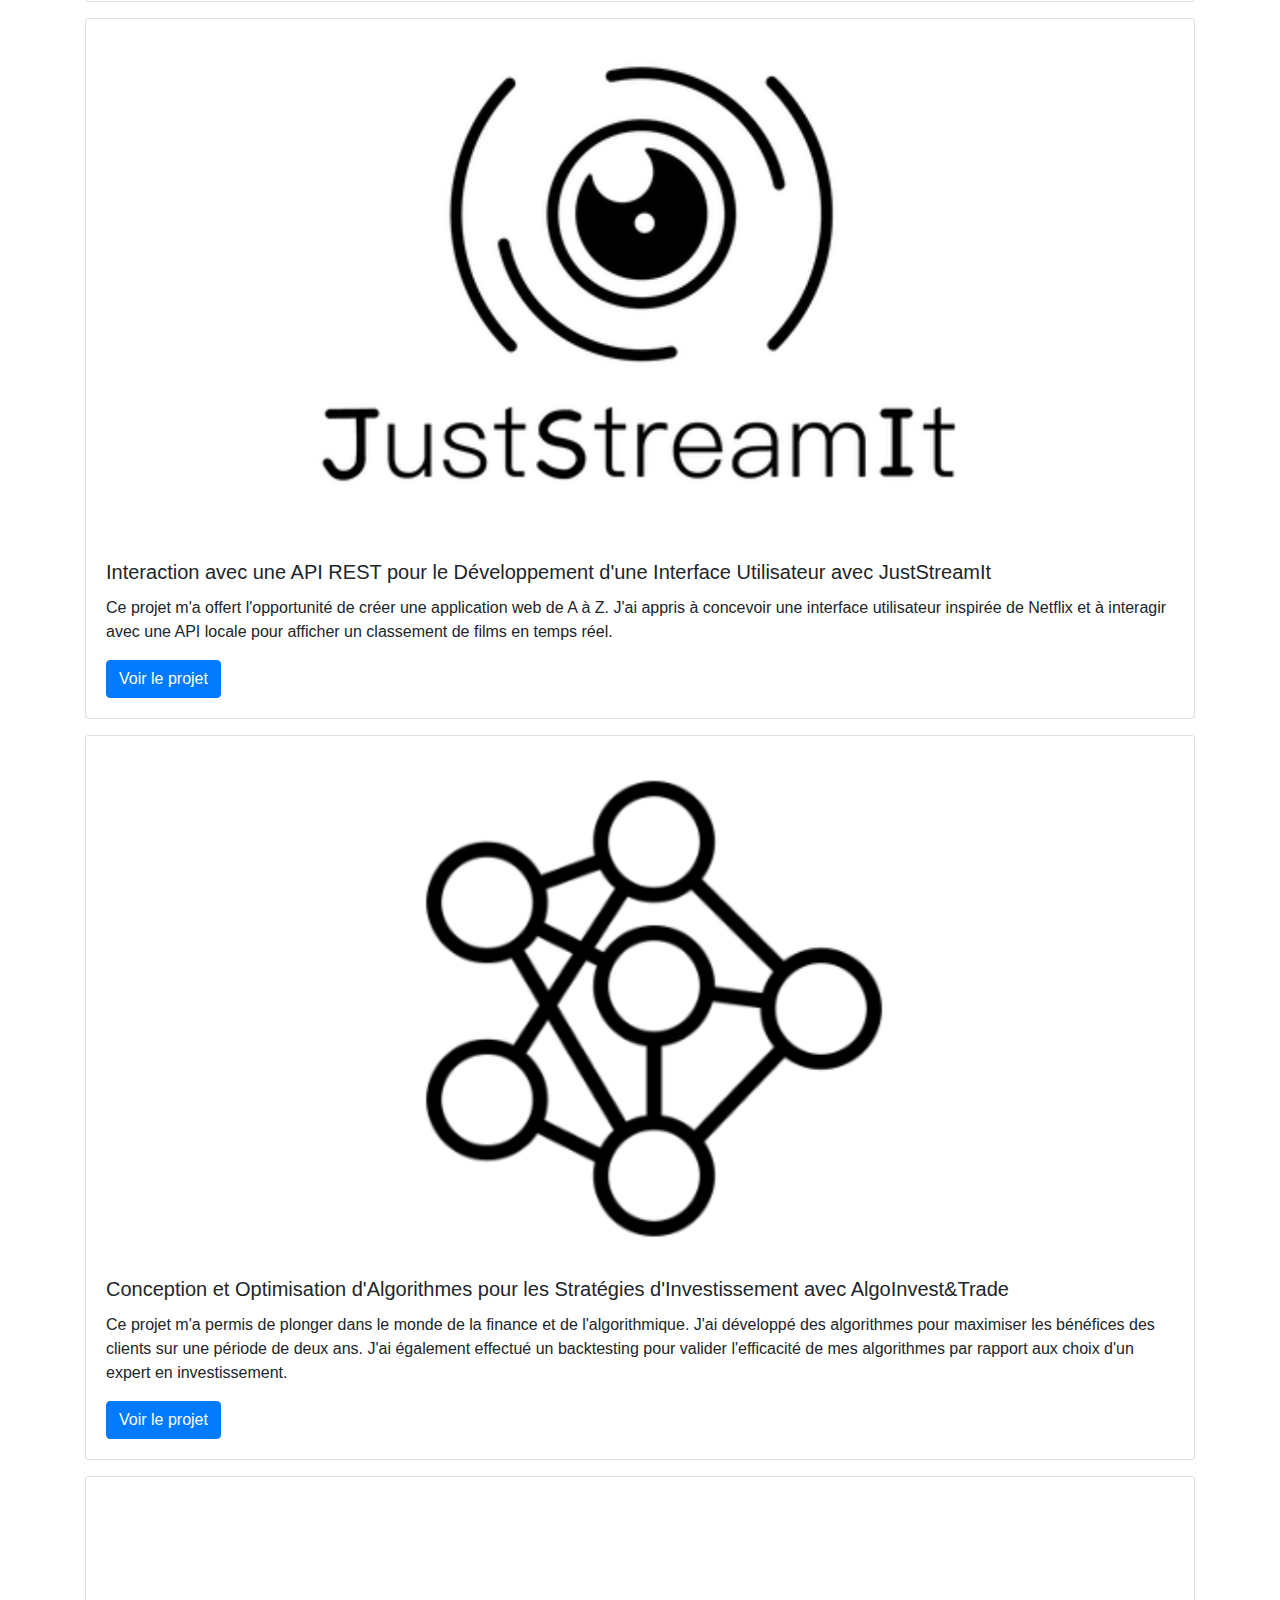
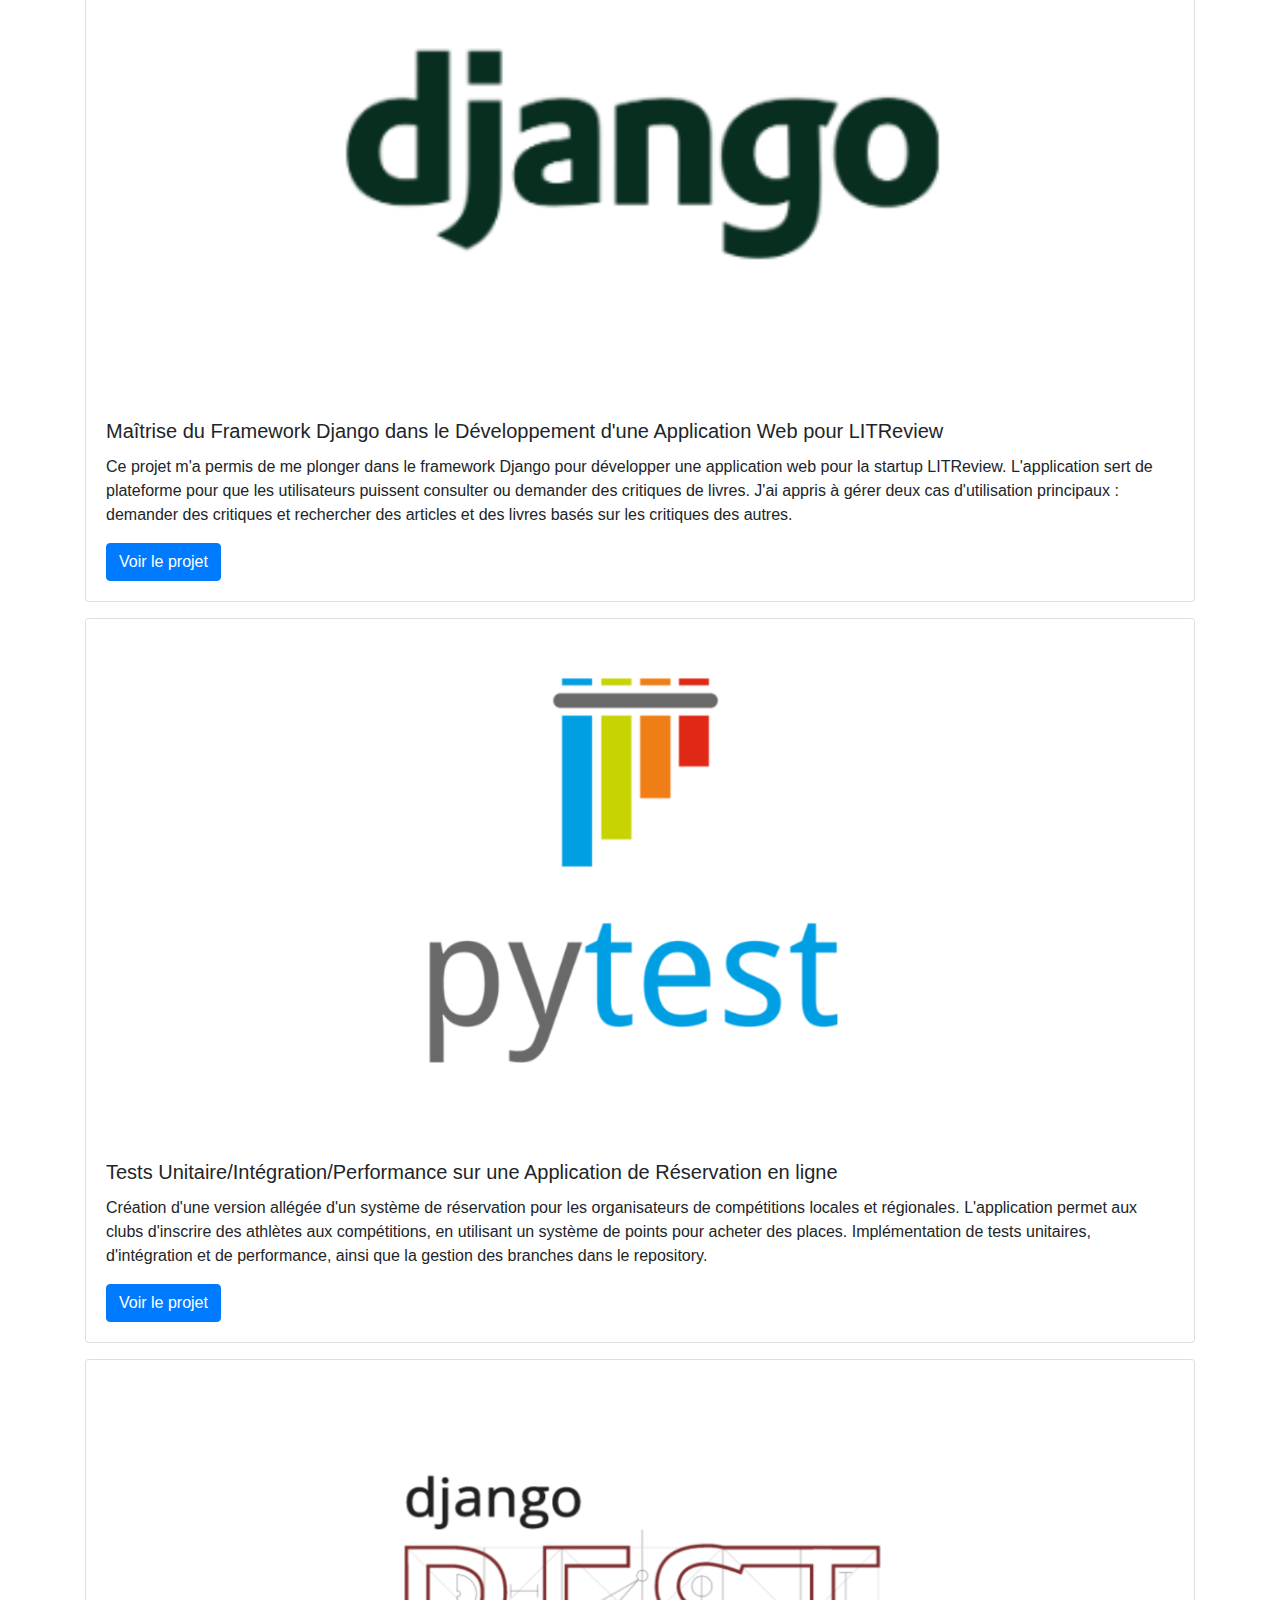
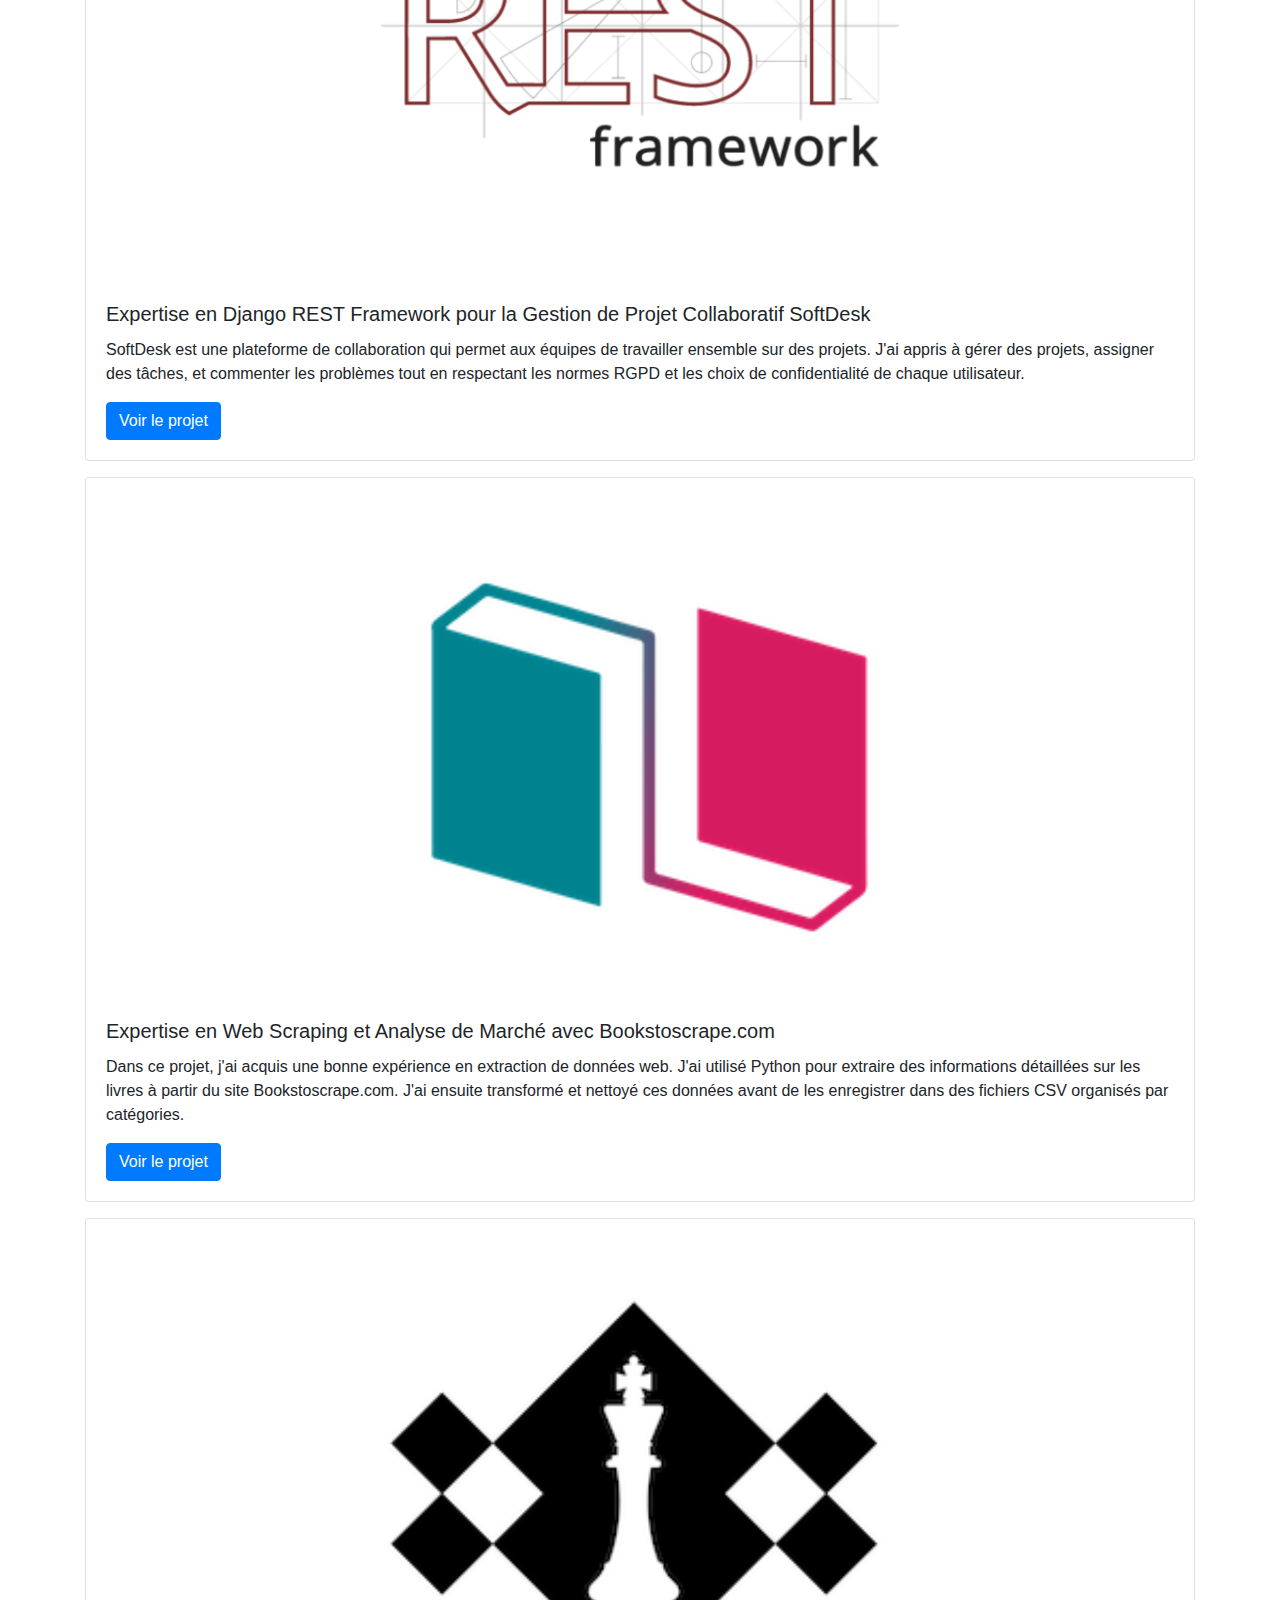
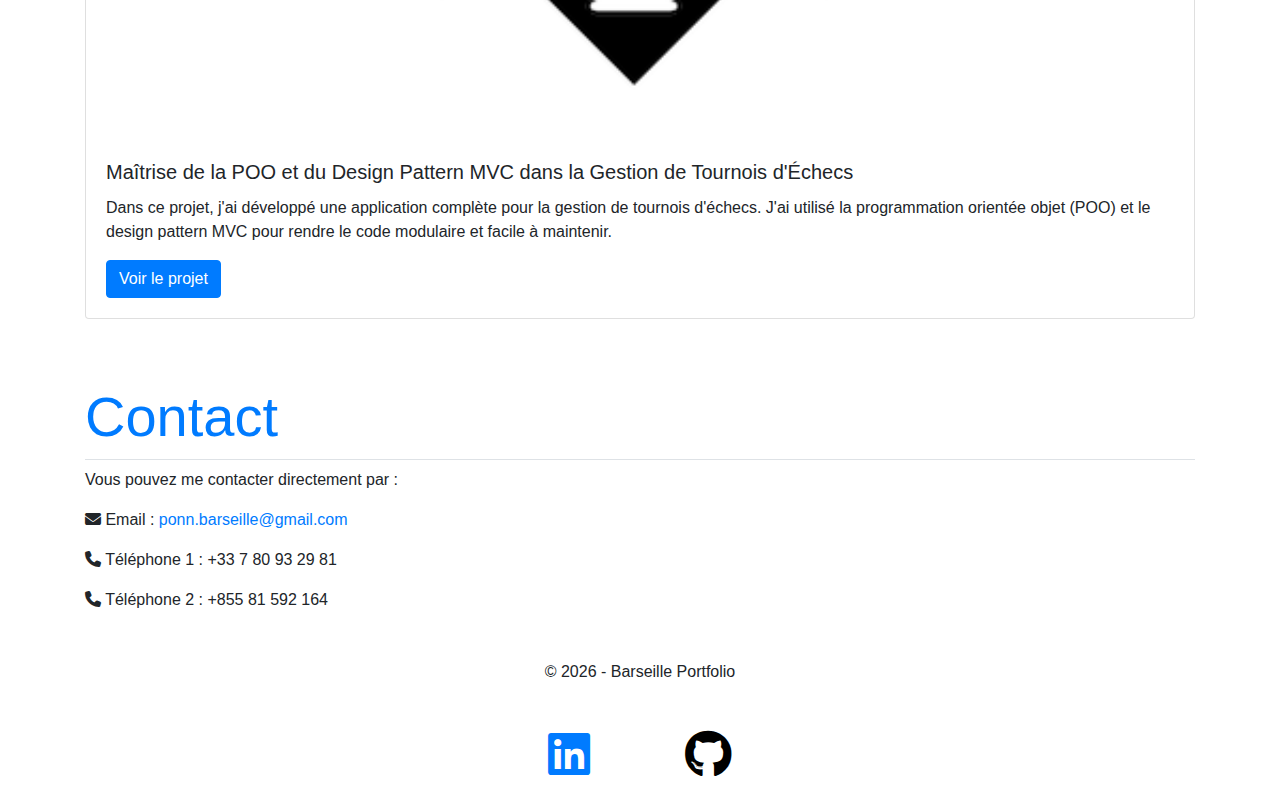
==== commit ba69dd43: "media mise à jour" ====
--- a/index.html
+++ b/index.html
@@ -63,7 +63,7 @@
           />
         </div>
         <div class="col-md-8">
-          <h1 id="prenom">Salut, je suis</h1>
+          <h1 id="prenom">Salut, je suis </h1>
           <p>
             "Je suis un Développeur, animé par une passion pour l'innovation et
             la création de solutions web dynamiques. Mon parcours, bien que
@@ -72,7 +72,7 @@
             développement web, englobant à la fois le front-end, le back-end, et
             les tests. Doté d'une grande autonomie, je suis constamment à la
             recherche de défis et motivé par le désir de me surpasser. Découvrez
-            mon univers et mes réalisations en consultant mon portfolio."
+            mes réalisations en consultant mon portfolio."
           </p>
           <p>
             Pour en savoir plus sur mon parcours, vous pouvez
@@ -138,15 +138,16 @@
       
             data.forEach(project => {
               const projectHTML = `
-                <div class="card mb-3">
-                  <img class="card-img-top" src="${project.image}" alt="Image de ${project.title}">
-                  <div class="card-body">
-                    <h5 class="card-title">${project.title}</h5>
-                    <p class="card-text">${project.description}</p>
-                    <a href="${project.online_link}" class="btn btn-primary" target="_blank">Voir le projet</a>
-                  </div>
+              <div class="card mb-3">
+                <img class="card-img-top project-image" src="${project.image}" alt="Image de ${project.title}">
+                <div class="card-body">
+                  <h5 class="card-title">${project.title}</h5>
+                  <p class="card-text">${project.description}</p>
+                  <a href="${project.online_link}" class="btn btn-primary" target="_blank">Voir le projet</a>
                 </div>
-              `;
+              </div>
+            `;
+            
       
               // Affichage de débogage
               console.log(`Traitement du projet ID: ${project.id}`);
--- a/styles.css
+++ b/styles.css
@@ -1,9 +1,11 @@
 .profile-image {
   border-radius: 10px;
 }
+
 .fab.fa-github {
   color: black;
 }
+
 footer a {
   margin: 15px;
 }
@@ -11,6 +13,7 @@
 footer i {
   margin: 30px;
 }
+
 #project-list {
   display: flex;
   flex-wrap: wrap;
@@ -27,14 +30,23 @@
   align-items: center;
   transition: all 0.3s ease;
 }
+
 .project-card:hover {
-    transform: translateY(-10px); /* Déplace le bloc vers le haut de 10px */
-    box-shadow: 0 8px 16px rgba(0, 0, 0, 0.7); /* Ombre un peu plus grande */
-  }
+  transform: translateY(-10px); /* Déplace le bloc vers le haut de 10px */
+  box-shadow: 0 8px 16px rgba(0, 0, 0, 0.7); /* Ombre un peu plus grande */
+}
 
 .project-image-container {
   display: flex;
   justify-content: center; 
+  margin-bottom: 20px; /* Marges ajoutées pour assurer l'alignement et l'espacement */
+}
+
+.project-image {
+  height: 100%;        /* Hauteur fixe pour toutes les images */
+  width: 100%;          /* Largeur ajustée à la largeur du conteneur */
+  object-fit: cover;    /* Assure que l'image couvre la zone définie sans déformation */
+  
 }
 
 /* Pour les écrans de taille moyenne */
@@ -42,11 +54,6 @@
   .project-card {
     min-width: calc(100% - 20px);
     margin: 10px;
-  }
-  .project-image-container {
-    display: flex;
-    justify-content: center;
-    margin-bottom: 20px; 
   }
 }
 
@@ -56,10 +63,3 @@
     min-width: calc(100% - 20px);
   }
 }
-
-.project-image {
-  max-width: 100%;
-  height: auto;
-  max-height: 200px; 
-  object-fit: cover; 
-}
